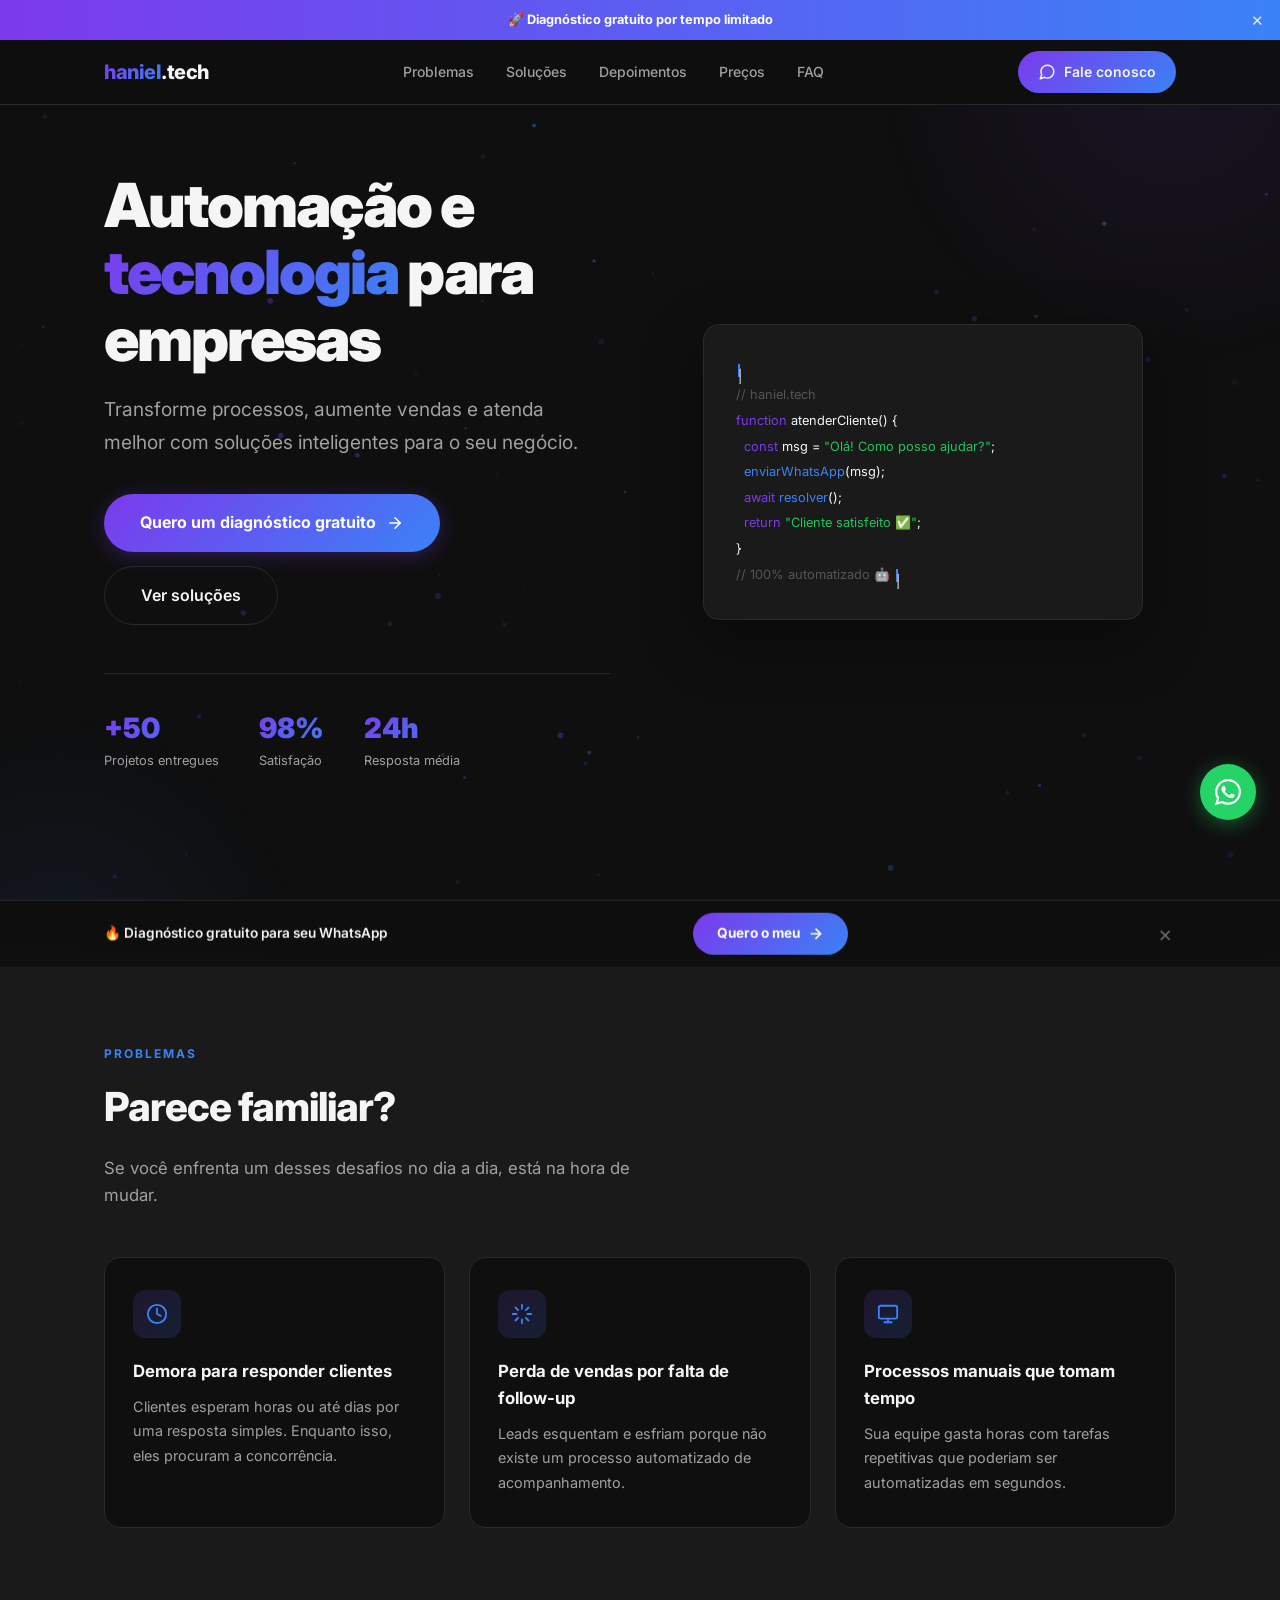
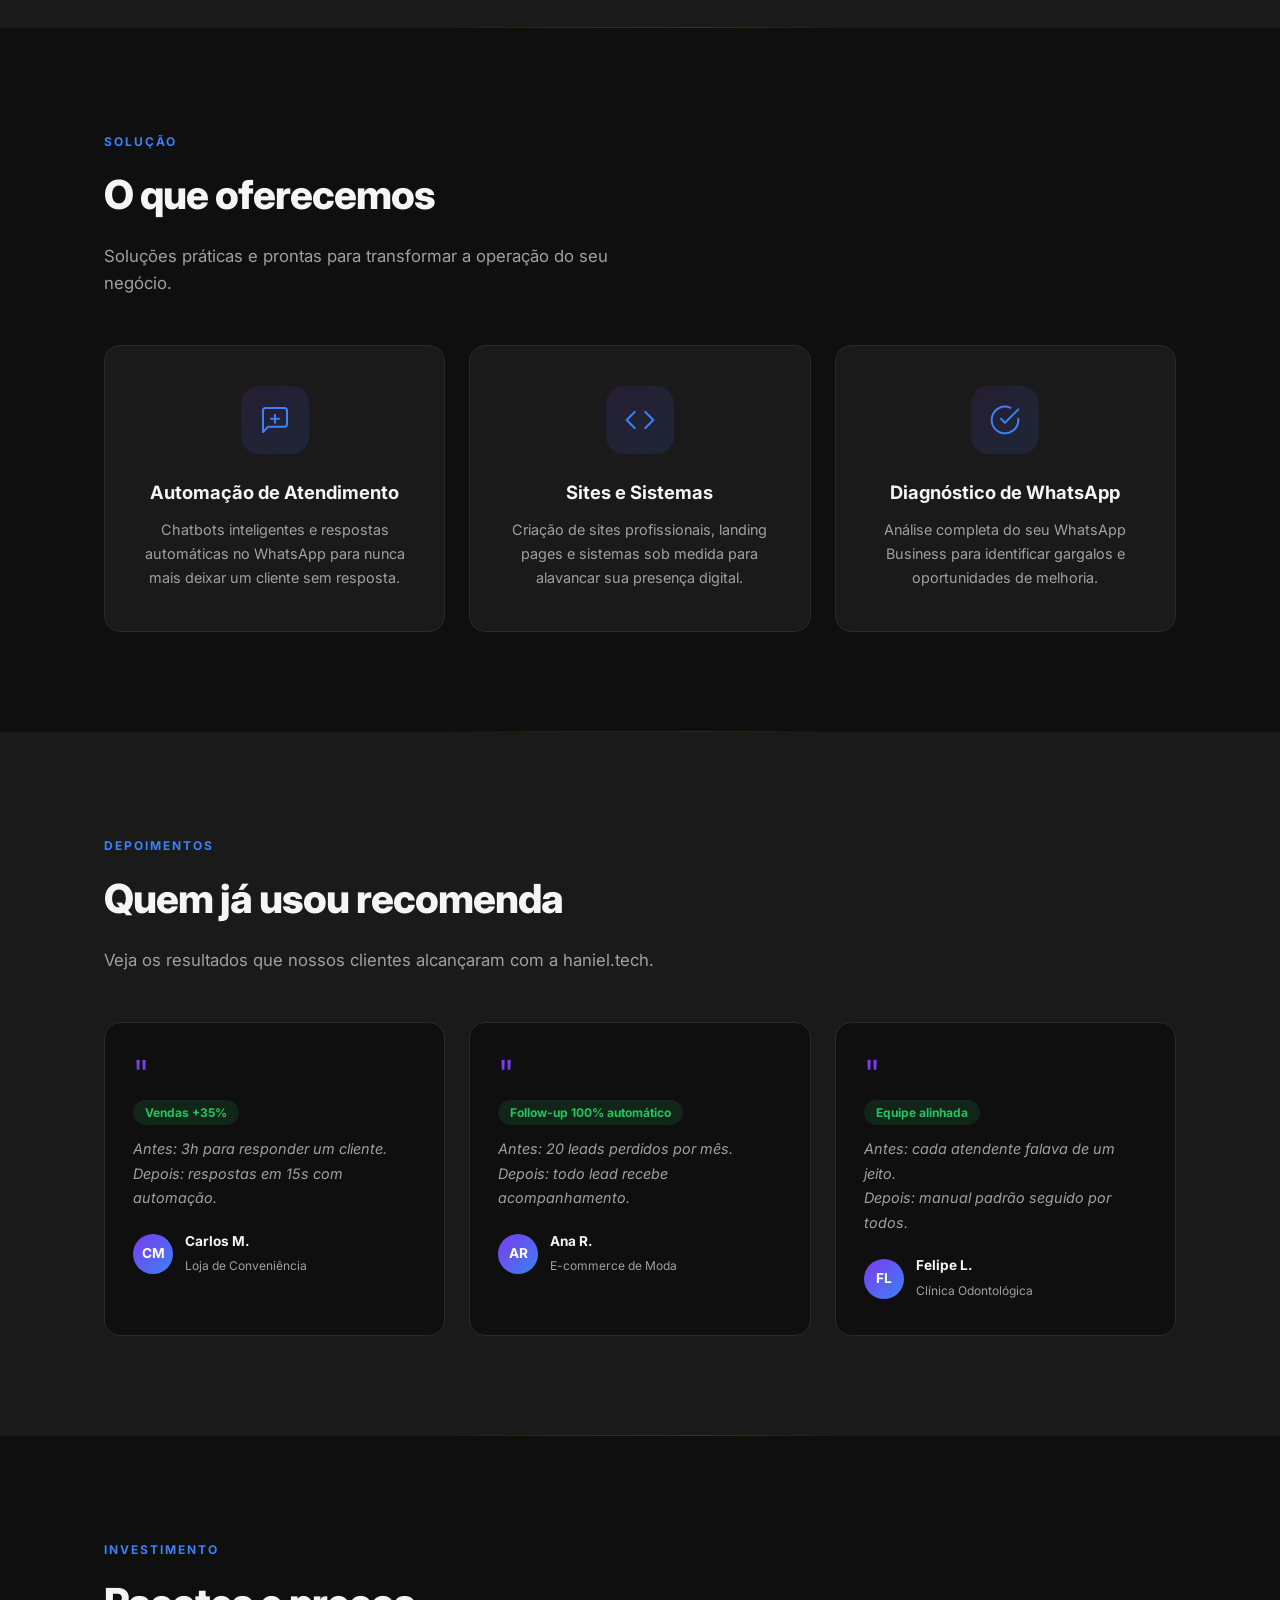
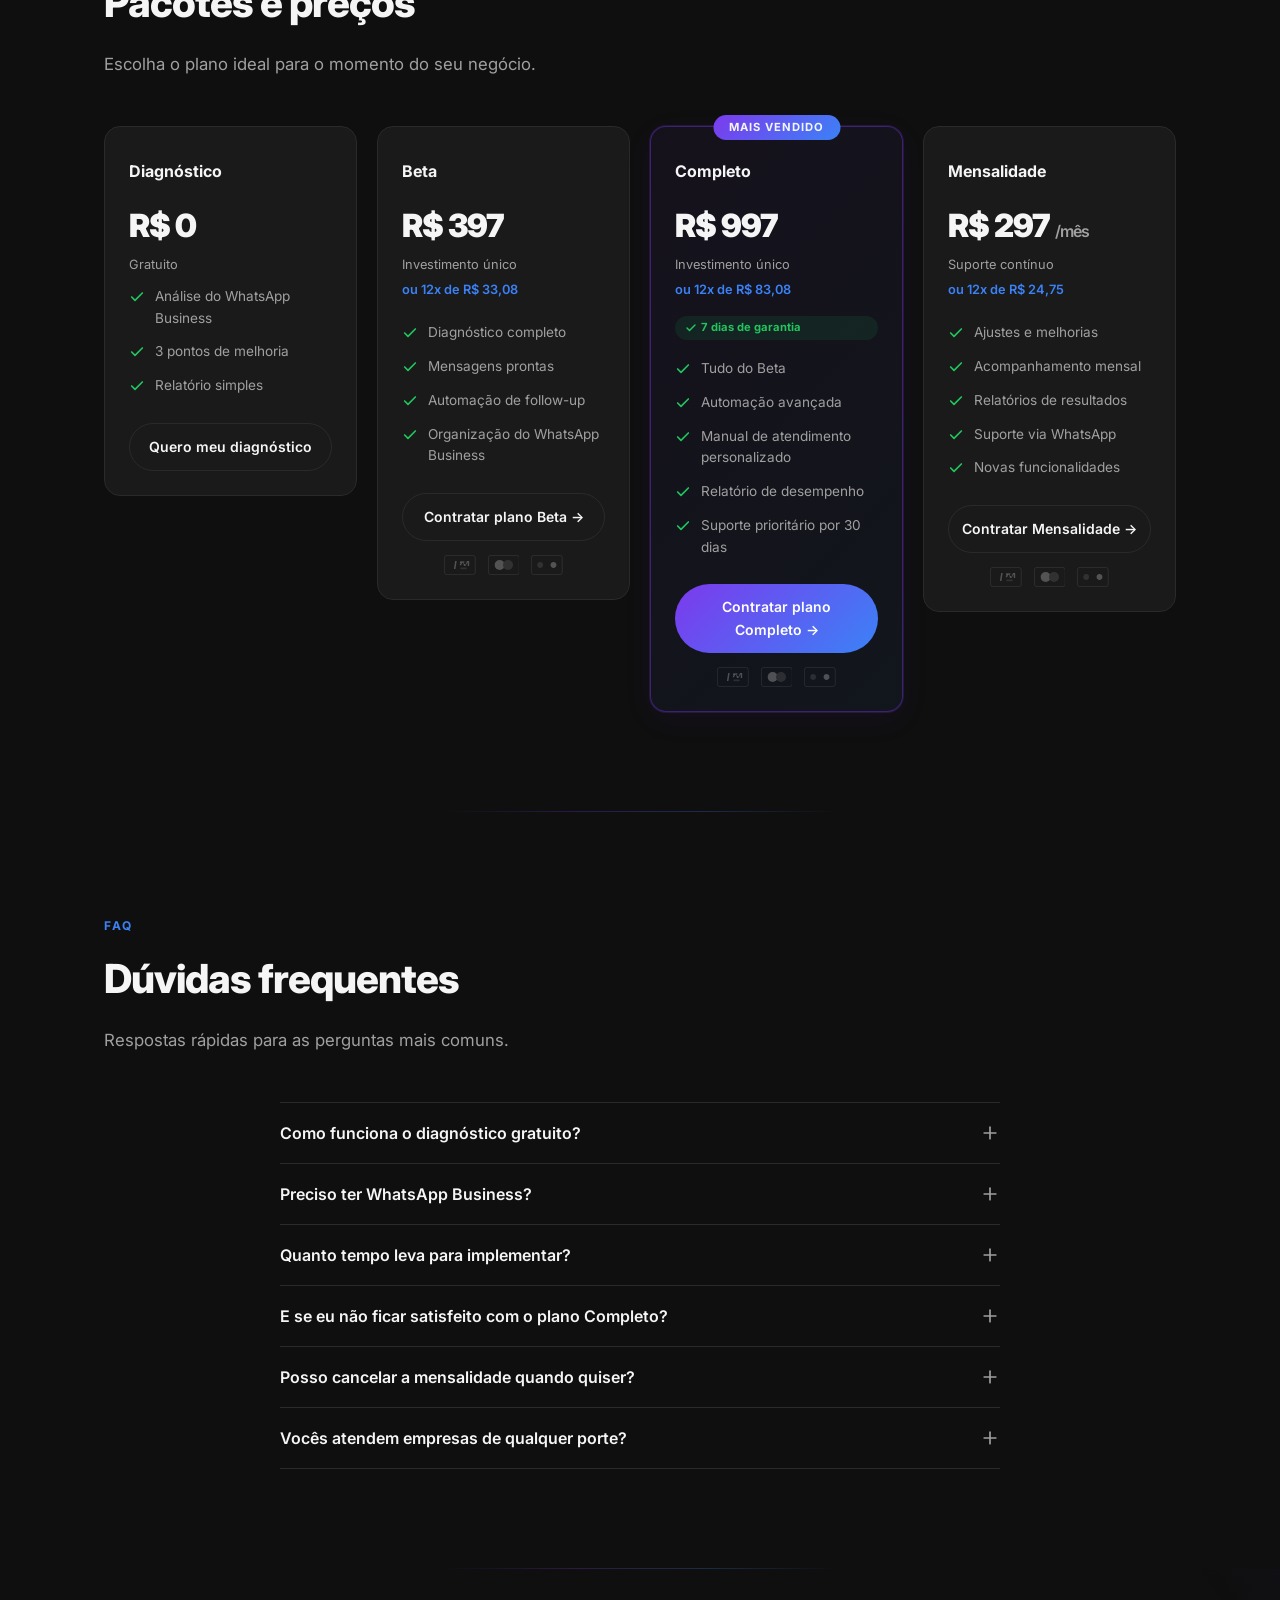
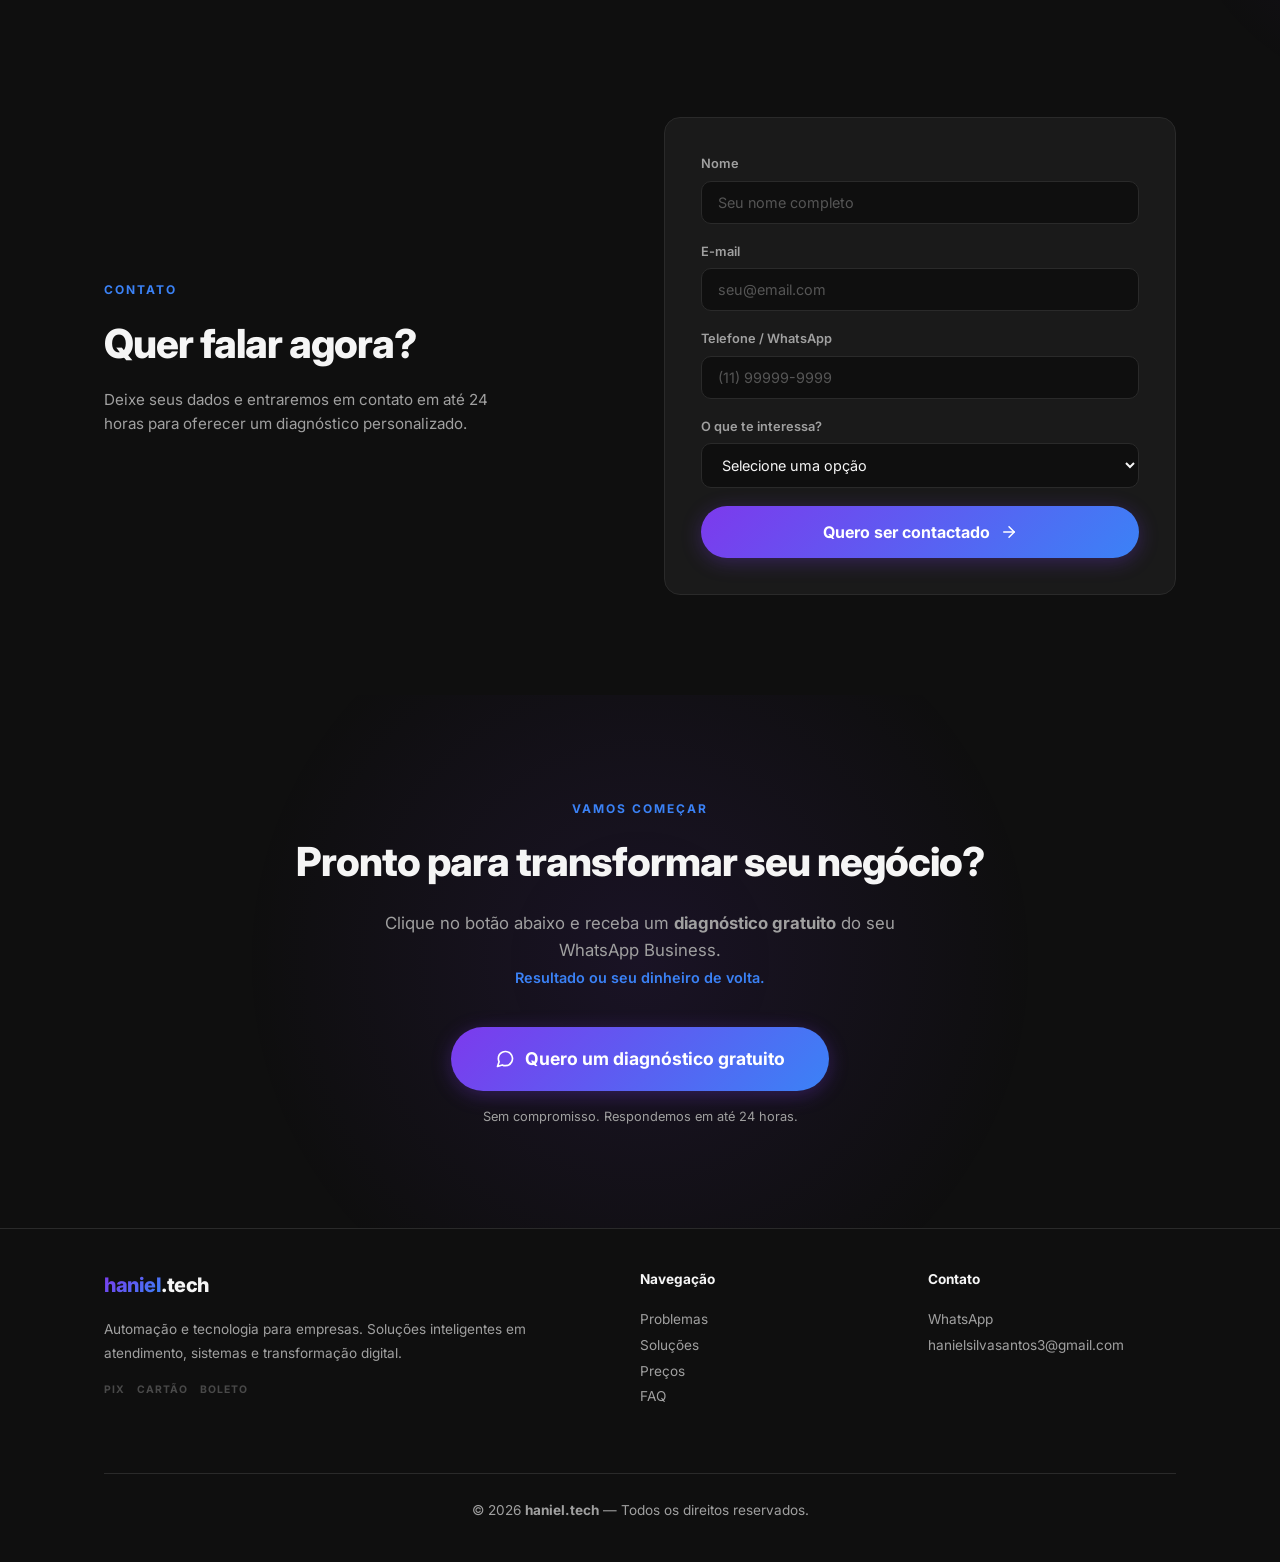
==== index.html @ e79d07ea "add Cakto checkout links to pricing buttons" ====
<!DOCTYPE html>
<html lang="pt-BR">
<head>
  <meta charset="UTF-8">
  <meta name="viewport" content="width=device-width, initial-scale=1.0">
  <title>haniel.tech — Automação e tecnologia para empresas</title>
  <meta name="description" content="Automação de processos, atendimento inteligente via WhatsApp e criação de sites e sistemas para sua empresa. Diagnóstico gratuito.">
  <meta property="og:title" content="haniel.tech — Automação e tecnologia para empresas">
  <meta property="og:description" content="Transforme processos, aumente vendas e atenda melhor com soluções inteligentes para o seu negócio.">
  <meta property="og:type" content="website">
  <meta property="og:url" content="https://haniel-tech.vercel.app">
  <meta name="twitter:card" content="summary_large_image">
  <meta name="twitter:title" content="haniel.tech — Automação e tecnologia para empresas">
  <meta name="twitter:description" content="Transforme processos, aumente vendas e atenda melhor com soluções inteligentes para o seu negócio.">
  <meta property="og:image" content="https://haniel-tech.vercel.app/og-image.svg">
  <meta property="og:image:width" content="1200">
  <meta property="og:image:height" content="630">
  <meta name="twitter:image" content="https://haniel-tech.vercel.app/og-image.svg">
  <link rel="canonical" href="https://haniel-tech.vercel.app">
  <link rel="icon" type="image/svg+xml" href="favicon.svg">
  <link rel="preconnect" href="https://fonts.googleapis.com">
  <link rel="preconnect" href="https://fonts.gstatic.com" crossorigin>
  <link href="https://fonts.googleapis.com/css2?family=Inter:wght@400;500;600;700;800;900&display=swap" rel="stylesheet">
  <link rel="stylesheet" href="css/style.css">
</head>
<body>
  <canvas id="particles-canvas" aria-hidden="true"></canvas>

  <div class="launch-bar" id="launchBar">
    🚀 Diagnóstico gratuito por tempo limitado
    <button class="launch-close" id="launchClose" aria-label="Fechar banner">&times;</button>
  </div>

  <header role="banner">
    <div class="container">
      <a href="#hero" class="logo" aria-label="Voltar ao topo"><span>haniel</span>.tech</a>
      <nav aria-label="Navegação principal">
        <ul class="nav-links" id="navLinks">
          <li><a href="#problema">Problemas</a></li>
          <li><a href="#solucao">Soluções</a></li>
          <li><a href="#depoimentos">Depoimentos</a></li>
          <li><a href="#precos">Preços</a></li>
          <li><a href="#faq">FAQ</a></li>
        </ul>
      </nav>
      <button class="hamburger" id="hamburger" aria-label="Abrir menu" aria-expanded="false">
        <span></span><span></span><span></span>
      </button>
      <a href="https://wa.me/5511999999999?text=Ol%C3%A1%2C%20quero%20saber%20mais%20sobre%20a%20haniel.tech" target="_blank" rel="noopener" class="nav-whatsapp" aria-label="Fale conosco pelo WhatsApp">
        <svg width="18" height="18" viewBox="0 0 24 24" fill="none" stroke="currentColor" stroke-width="2" stroke-linecap="round" stroke-linejoin="round" aria-hidden="true"><path d="M21 11.5a8.38 8.38 0 0 1-.9 3.8 8.5 8.5 0 0 1-7.6 4.7 8.38 8.38 0 0 1-3.8-.9L3 21l1.9-5.7a8.38 8.38 0 0 1-.9-3.8 8.5 8.5 0 0 1 4.7-7.6 8.38 8.38 0 0 1 3.8-.9h.5a8.48 8.48 0 0 1 8 8v.5z"/></svg>
        <span>Fale conosco</span>
      </a>
    </div>
  </header>

  <section id="hero">
    <div class="hero-orb-2" aria-hidden="true"></div>
    <div class="container">
      <div class="hero-grid">
        <div class="hero-content">
          <h1>
            Automação e<br>
            <span>tecnologia</span> para<br>
            empresas
          </h1>
          <p class="tagline">Transforme processos, aumente vendas e atenda melhor com soluções inteligentes para o seu negócio.</p>
          <div class="hero-buttons">
            <a href="https://wa.me/5511999999999?text=Ol%C3%A1%2C%20quero%20um%20diagn%C3%B3stico%20gratuito" target="_blank" rel="noopener" class="btn-primary" aria-label="Solicitar diagnóstico gratuito pelo WhatsApp">
              Quero um diagnóstico gratuito
              <svg width="18" height="18" viewBox="0 0 24 24" fill="none" stroke="currentColor" stroke-width="2" stroke-linecap="round" stroke-linejoin="round" aria-hidden="true"><line x1="5" y1="12" x2="19" y2="12"/><polyline points="12 5 19 12 12 19"/></svg>
            </a>
            <a href="#solucao" class="btn-secondary">Ver soluções</a>
          </div>
          <div class="hero-stats">
            <div class="hero-stat">
              <h4>+50</h4>
              <p>Projetos entregues</p>
            </div>
            <div class="hero-stat">
              <h4>98%</h4>
              <p>Satisfação</p>
            </div>
            <div class="hero-stat">
              <h4>24h</h4>
              <p>Resposta média</p>
            </div>
          </div>
        </div>
        <div class="hero-visual">
          <div class="hero-code-block" id="typingCode" aria-hidden="true">
            <div class="cursor-line"><span class="cursor">|</span></div>
          </div>
        </div>
      </div>
    </div>
  </section>

  <section id="problema" aria-labelledby="problema-title">
    <div class="container">
      <span class="section-tag">Problemas</span>
      <h2 id="problema-title" class="section-title">Parece familiar?</h2>
      <p class="section-desc">Se você enfrenta um desses desafios no dia a dia, está na hora de mudar.</p>
      <div class="problem-grid">
        <div class="problem-card reveal">
          <div class="problem-icon">
            <svg viewBox="0 0 24 24" aria-hidden="true"><circle cx="12" cy="12" r="10"/><polyline points="12 6 12 12 16 14"/></svg>
          </div>
          <h3>Demora para responder clientes</h3>
          <p>Clientes esperam horas ou até dias por uma resposta simples. Enquanto isso, eles procuram a concorrência.</p>
        </div>
        <div class="problem-card reveal">
          <div class="problem-icon">
            <svg viewBox="0 0 24 24" aria-hidden="true"><path d="M12 2v4"/><path d="M12 18v4"/><path d="M4.93 4.93l2.83 2.83"/><path d="M16.24 16.24l2.83 2.83"/><path d="M2 12h4"/><path d="M18 12h4"/><path d="M4.93 19.07l2.83-2.83"/><path d="M16.24 7.76l2.83-2.83"/></svg>
          </div>
          <h3>Perda de vendas por falta de follow-up</h3>
          <p>Leads esquentam e esfriam porque não existe um processo automatizado de acompanhamento.</p>
        </div>
        <div class="problem-card reveal">
          <div class="problem-icon">
            <svg viewBox="0 0 24 24" aria-hidden="true"><rect x="2" y="3" width="20" height="14" rx="2" ry="2"/><line x1="8" y1="21" x2="16" y2="21"/><line x1="12" y1="17" x2="12" y2="21"/></svg>
          </div>
          <h3>Processos manuais que tomam tempo</h3>
          <p>Sua equipe gasta horas com tarefas repetitivas que poderiam ser automatizadas em segundos.</p>
        </div>
      </div>
    </div>
  </section>

  <section id="solucao" aria-labelledby="solucao-title">
    <div class="container">
      <span class="section-tag">Solução</span>
      <h2 id="solucao-title" class="section-title">O que oferecemos</h2>
      <p class="section-desc">Soluções práticas e prontas para transformar a operação do seu negócio.</p>
      <div class="solution-grid">
        <div class="solution-card reveal">
          <div class="solution-icon">
            <svg viewBox="0 0 24 24" aria-hidden="true"><path d="M21 15a2 2 0 0 1-2 2H7l-4 4V5a2 2 0 0 1 2-2h14a2 2 0 0 1 2 2z"/><line x1="12" y1="8" x2="12" y2="14"/><line x1="9" y1="11" x2="15" y2="11"/></svg>
          </div>
          <h3>Automação de Atendimento</h3>
          <p>Chatbots inteligentes e respostas automáticas no WhatsApp para nunca mais deixar um cliente sem resposta.</p>
        </div>
        <div class="solution-card reveal">
          <div class="solution-icon">
            <svg viewBox="0 0 24 24" aria-hidden="true"><polyline points="16 18 22 12 16 6"/><polyline points="8 6 2 12 8 18"/></svg>
          </div>
          <h3>Sites e Sistemas</h3>
          <p>Criação de sites profissionais, landing pages e sistemas sob medida para alavancar sua presença digital.</p>
        </div>
        <div class="solution-card reveal">
          <div class="solution-icon">
            <svg viewBox="0 0 24 24" aria-hidden="true"><path d="M22 11.08V12a10 10 0 1 1-5.93-9.14"/><polyline points="22 4 12 14.01 9 11.01"/></svg>
          </div>
          <h3>Diagnóstico de WhatsApp</h3>
          <p>Análise completa do seu WhatsApp Business para identificar gargalos e oportunidades de melhoria.</p>
        </div>
      </div>
    </div>
  </section>

  <section id="depoimentos" aria-labelledby="depoimentos-title">
    <div class="container">
      <span class="section-tag">Depoimentos</span>
      <h2 id="depoimentos-title" class="section-title">Quem já usou recomenda</h2>
      <p class="section-desc">Veja os resultados que nossos clientes alcançaram com a haniel.tech.</p>
      <div class="testimonial-grid">
        <div class="testimonial-card reveal">
          <div class="quote" aria-hidden="true">"</div>
          <span class="testimonial-result">Vendas +35%</span>
          <blockquote>Antes: 3h para responder um cliente.<br>Depois: respostas em 15s com automação.</blockquote>
          <div class="testimonial-author">
            <div class="testimonial-avatar">CM</div>
            <div>
              <strong>Carlos M.</strong>
              <span>Loja de Conveniência</span>
            </div>
          </div>
        </div>
        <div class="testimonial-card reveal">
          <div class="quote" aria-hidden="true">"</div>
          <span class="testimonial-result">Follow-up 100% automático</span>
          <blockquote>Antes: 20 leads perdidos por mês.<br>Depois: todo lead recebe acompanhamento.</blockquote>
          <div class="testimonial-author">
            <div class="testimonial-avatar">AR</div>
            <div>
              <strong>Ana R.</strong>
              <span>E-commerce de Moda</span>
            </div>
          </div>
        </div>
        <div class="testimonial-card reveal">
          <div class="quote" aria-hidden="true">"</div>
          <span class="testimonial-result">Equipe alinhada</span>
          <blockquote>Antes: cada atendente falava de um jeito.<br>Depois: manual padrão seguido por todos.</blockquote>
          <div class="testimonial-author">
            <div class="testimonial-avatar">FL</div>
            <div>
              <strong>Felipe L.</strong>
              <span>Clínica Odontológica</span>
            </div>
          </div>
        </div>
      </div>
    </div>
  </section>

  <section id="precos" aria-labelledby="precos-title">
    <div class="container">
      <span class="section-tag">Investimento</span>
      <h2 id="precos-title" class="section-title">Pacotes e preços</h2>
      <p class="section-desc">Escolha o plano ideal para o momento do seu negócio.</p>
      <div class="pricing-grid">
        <div class="pricing-card reveal">
          <h3>Diagnóstico</h3>
          <div class="price">R$ 0</div>
          <div class="price-sub">Gratuito</div>
          <ul>
            <li><svg viewBox="0 0 24 24" aria-hidden="true"><polyline points="20 6 9 17 4 12"/></svg>Análise do WhatsApp Business</li>
            <li><svg viewBox="0 0 24 24" aria-hidden="true"><polyline points="20 6 9 17 4 12"/></svg>3 pontos de melhoria</li>
            <li><svg viewBox="0 0 24 24" aria-hidden="true"><polyline points="20 6 9 17 4 12"/></svg>Relatório simples</li>
          </ul>
          <a href="https://wa.me/5511999999999?text=Ol%C3%A1%2C%20quero%20um%20diagn%C3%B3stico%20gratuito" target="_blank" rel="noopener" class="btn-pricing">Quero meu diagnóstico</a>
        </div>

        <div class="pricing-card reveal">
          <h3>Beta</h3>
          <div class="price">R$ 397</div>
          <div class="price-sub">Investimento único</div>
          <div class="pricing-installments">ou 12x de R$ 33,08</div>
          <ul>
            <li><svg viewBox="0 0 24 24" aria-hidden="true"><polyline points="20 6 9 17 4 12"/></svg>Diagnóstico completo</li>
            <li><svg viewBox="0 0 24 24" aria-hidden="true"><polyline points="20 6 9 17 4 12"/></svg>Mensagens prontas</li>
            <li><svg viewBox="0 0 24 24" aria-hidden="true"><polyline points="20 6 9 17 4 12"/></svg>Automação de follow-up</li>
            <li><svg viewBox="0 0 24 24" aria-hidden="true"><polyline points="20 6 9 17 4 12"/></svg>Organização do WhatsApp Business</li>
          </ul>
          <a href="https://app.cakto.com.br/checkout-builder/916035" target="_blank" rel="noopener" class="btn-pricing">Contratar plano Beta →</a>
          <div class="payment-methods" aria-hidden="true">
            <svg viewBox="0 0 38 24" xmlns="http://www.w3.org/2000/svg"><rect x=".5" y=".5" width="37" height="23" rx="3" fill="none" stroke="#555"/><path d="M15.2 7.3l-1.5 9.4h-1.8l1.5-9.4h1.8zM21.2 11c0-1.2.8-1.8 1.4-1.8h1V7.4h-1c-.5 0-1 .2-1.3.6l-.1-.6h-1.6c-.2.8-.6 2.2-.6 2.2v.1h.1s.6 0 .6.2c0 .2-.2.8-.5 1.3l-.4 1h1.7l.7-1.4-.1-1.2zm2.4-1.6c.2-.4.5-.7.8-.9.3-.2.6-.3 1-.3v2.6h-.7c-.6 0-1.1-1.4-1.1-1.4zm5.2-2.1h-1.2l-1.8 4.9-.6-3c-.1-.5-.5-1-1.1-1h-.1l-1.7.2.1.3h.1c.3.1.5.4.6.8l.8 3.8h1.8l2.8-4.5v4.5h1.7V7.3h-1.4z" fill="#aaa"/><rect x="19.5" y="15" width="8" height="2" rx="1" fill="#555"/></svg>
            <svg viewBox="0 0 38 24" xmlns="http://www.w3.org/2000/svg"><rect x=".5" y=".5" width="37" height="23" rx="3" fill="none" stroke="#555"/><circle cx="14" cy="12" r="6" fill="#aaa"/><circle cx="24" cy="12" r="6" fill="#555"/></svg>
            <svg viewBox="0 0 38 24" xmlns="http://www.w3.org/2000/svg"><rect x=".5" y=".5" width="37" height="23" rx="3" fill="none" stroke="#555"/><path d="M27 8.5c-2 0-3.5 1.5-3.5 3.5s1.5 3.5 3.5 3.5 3.5-1.5 3.5-3.5S29 8.5 27 8.5z" fill="#aaa"/><path d="M11 8.5c-2 0-3.5 1.5-3.5 3.5S9 15.5 11 15.5s3.5-1.5 3.5-3.5S13 8.5 11 8.5z" fill="#555"/></svg>
          </div>
        </div>

        <div class="pricing-card featured reveal">
          <span class="pricing-badge">Mais vendido</span>
          <h3>Completo</h3>
          <div class="price">R$ 997</div>
          <div class="price-sub">Investimento único</div>
          <div class="pricing-installments">ou 12x de R$ 83,08</div>
          <span class="pricing-guarantee">
            <svg viewBox="0 0 24 24"><polyline points="20 6 9 17 4 12"/></svg>
            7 dias de garantia
          </span>
          <ul>
            <li><svg viewBox="0 0 24 24" aria-hidden="true"><polyline points="20 6 9 17 4 12"/></svg>Tudo do Beta</li>
            <li><svg viewBox="0 0 24 24" aria-hidden="true"><polyline points="20 6 9 17 4 12"/></svg>Automação avançada</li>
            <li><svg viewBox="0 0 24 24" aria-hidden="true"><polyline points="20 6 9 17 4 12"/></svg>Manual de atendimento personalizado</li>
            <li><svg viewBox="0 0 24 24" aria-hidden="true"><polyline points="20 6 9 17 4 12"/></svg>Relatório de desempenho</li>
            <li><svg viewBox="0 0 24 24" aria-hidden="true"><polyline points="20 6 9 17 4 12"/></svg>Suporte prioritário por 30 dias</li>
          </ul>
          <a href="https://app.cakto.com.br/checkout-builder/916038" target="_blank" rel="noopener" class="btn-pricing">Contratar plano Completo →</a>
          <div class="payment-methods" aria-hidden="true">
            <svg viewBox="0 0 38 24" xmlns="http://www.w3.org/2000/svg"><rect x=".5" y=".5" width="37" height="23" rx="3" fill="none" stroke="#555"/><path d="M15.2 7.3l-1.5 9.4h-1.8l1.5-9.4h1.8zM21.2 11c0-1.2.8-1.8 1.4-1.8h1V7.4h-1c-.5 0-1 .2-1.3.6l-.1-.6h-1.6c-.2.8-.6 2.2-.6 2.2v.1h.1s.6 0 .6.2c0 .2-.2.8-.5 1.3l-.4 1h1.7l.7-1.4-.1-1.2zm2.4-1.6c.2-.4.5-.7.8-.9.3-.2.6-.3 1-.3v2.6h-.7c-.6 0-1.1-1.4-1.1-1.4zm5.2-2.1h-1.2l-1.8 4.9-.6-3c-.1-.5-.5-1-1.1-1h-.1l-1.7.2.1.3h.1c.3.1.5.4.6.8l.8 3.8h1.8l2.8-4.5v4.5h1.7V7.3h-1.4z" fill="#aaa"/><rect x="19.5" y="15" width="8" height="2" rx="1" fill="#555"/></svg>
            <svg viewBox="0 0 38 24" xmlns="http://www.w3.org/2000/svg"><rect x=".5" y=".5" width="37" height="23" rx="3" fill="none" stroke="#555"/><circle cx="14" cy="12" r="6" fill="#aaa"/><circle cx="24" cy="12" r="6" fill="#555"/></svg>
            <svg viewBox="0 0 38 24" xmlns="http://www.w3.org/2000/svg"><rect x=".5" y=".5" width="37" height="23" rx="3" fill="none" stroke="#555"/><path d="M27 8.5c-2 0-3.5 1.5-3.5 3.5s1.5 3.5 3.5 3.5 3.5-1.5 3.5-3.5S29 8.5 27 8.5z" fill="#aaa"/><path d="M11 8.5c-2 0-3.5 1.5-3.5 3.5S9 15.5 11 15.5s3.5-1.5 3.5-3.5S13 8.5 11 8.5z" fill="#555"/></svg>
          </div>
        </div>

        <div class="pricing-card reveal">
          <h3>Mensalidade</h3>
          <div class="price">R$ 297 <small>/mês</small></div>
          <div class="price-sub">Suporte contínuo</div>
          <div class="pricing-installments">ou 12x de R$ 24,75</div>
          <ul>
            <li><svg viewBox="0 0 24 24" aria-hidden="true"><polyline points="20 6 9 17 4 12"/></svg>Ajustes e melhorias</li>
            <li><svg viewBox="0 0 24 24" aria-hidden="true"><polyline points="20 6 9 17 4 12"/></svg>Acompanhamento mensal</li>
            <li><svg viewBox="0 0 24 24" aria-hidden="true"><polyline points="20 6 9 17 4 12"/></svg>Relatórios de resultados</li>
            <li><svg viewBox="0 0 24 24" aria-hidden="true"><polyline points="20 6 9 17 4 12"/></svg>Suporte via WhatsApp</li>
            <li><svg viewBox="0 0 24 24" aria-hidden="true"><polyline points="20 6 9 17 4 12"/></svg>Novas funcionalidades</li>
          </ul>
          <a href="https://app.cakto.com.br/checkout-builder/916041" target="_blank" rel="noopener" class="btn-pricing">Contratar Mensalidade →</a>
          <div class="payment-methods" aria-hidden="true">
            <svg viewBox="0 0 38 24" xmlns="http://www.w3.org/2000/svg"><rect x=".5" y=".5" width="37" height="23" rx="3" fill="none" stroke="#555"/><path d="M15.2 7.3l-1.5 9.4h-1.8l1.5-9.4h1.8zM21.2 11c0-1.2.8-1.8 1.4-1.8h1V7.4h-1c-.5 0-1 .2-1.3.6l-.1-.6h-1.6c-.2.8-.6 2.2-.6 2.2v.1h.1s.6 0 .6.2c0 .2-.2.8-.5 1.3l-.4 1h1.7l.7-1.4-.1-1.2zm2.4-1.6c.2-.4.5-.7.8-.9.3-.2.6-.3 1-.3v2.6h-.7c-.6 0-1.1-1.4-1.1-1.4zm5.2-2.1h-1.2l-1.8 4.9-.6-3c-.1-.5-.5-1-1.1-1h-.1l-1.7.2.1.3h.1c.3.1.5.4.6.8l.8 3.8h1.8l2.8-4.5v4.5h1.7V7.3h-1.4z" fill="#aaa"/><rect x="19.5" y="15" width="8" height="2" rx="1" fill="#555"/></svg>
            <svg viewBox="0 0 38 24" xmlns="http://www.w3.org/2000/svg"><rect x=".5" y=".5" width="37" height="23" rx="3" fill="none" stroke="#555"/><circle cx="14" cy="12" r="6" fill="#aaa"/><circle cx="24" cy="12" r="6" fill="#555"/></svg>
            <svg viewBox="0 0 38 24" xmlns="http://www.w3.org/2000/svg"><rect x=".5" y=".5" width="37" height="23" rx="3" fill="none" stroke="#555"/><path d="M27 8.5c-2 0-3.5 1.5-3.5 3.5s1.5 3.5 3.5 3.5 3.5-1.5 3.5-3.5S29 8.5 27 8.5z" fill="#aaa"/><path d="M11 8.5c-2 0-3.5 1.5-3.5 3.5S9 15.5 11 15.5s3.5-1.5 3.5-3.5S13 8.5 11 8.5z" fill="#555"/></svg>
          </div>
        </div>
      </div>
    </div>
  </section>

  <section id="faq" aria-labelledby="faq-title">
    <div class="container">
      <span class="section-tag">FAQ</span>
      <h2 id="faq-title" class="section-title">Dúvidas frequentes</h2>
      <p class="section-desc" style="margin-bottom: 0;">Respostas rápidas para as perguntas mais comuns.</p>
      <div class="faq-list" role="list">
        <div class="faq-item" role="listitem">
          <button class="faq-question" aria-expanded="false">
            Como funciona o diagnóstico gratuito?
            <svg viewBox="0 0 24 24" aria-hidden="true"><line x1="12" y1="5" x2="12" y2="19"/><line x1="5" y1="12" x2="19" y2="12"/></svg>
          </button>
          <div class="faq-answer">
            <p>Analisamos seu WhatsApp Business e identificamos até 3 pontos de melhoria. Enviamos um relatório simples com sugestões práticas que você pode aplicar no mesmo dia.</p>
          </div>
        </div>
        <div class="faq-item" role="listitem">
          <button class="faq-question" aria-expanded="false">
            Preciso ter WhatsApp Business?
            <svg viewBox="0 0 24 24" aria-hidden="true"><line x1="12" y1="5" x2="12" y2="19"/><line x1="5" y1="12" x2="19" y2="12"/></svg>
          </button>
          <div class="faq-answer">
            <p>Sim, o WhatsApp Business é gratuito e essencial para empresas. Se você ainda não tem, nós ajudamos a configurar durante o diagnóstico.</p>
          </div>
        </div>
        <div class="faq-item" role="listitem">
          <button class="faq-question" aria-expanded="false">
            Quanto tempo leva para implementar?
            <svg viewBox="0 0 24 24" aria-hidden="true"><line x1="12" y1="5" x2="12" y2="19"/><line x1="5" y1="12" x2="19" y2="12"/></svg>
          </button>
          <div class="faq-answer">
            <p>O diagnóstico sai em até 48 horas. Planos pagos são implementados em até 7 dias úteis, dependendo da complexidade.</p>
          </div>
        </div>
        <div class="faq-item" role="listitem">
          <button class="faq-question" aria-expanded="false">
            E se eu não ficar satisfeito com o plano Completo?
            <svg viewBox="0 0 24 24" aria-hidden="true"><line x1="12" y1="5" x2="12" y2="19"/><line x1="5" y1="12" x2="19" y2="12"/></svg>
          </button>
          <div class="faq-answer">
            <p>Oferecemos 7 dias de garantia. Se não ficar satisfeito, devolvemos 100% do seu dinheiro. Sem burocracia.</p>
          </div>
        </div>
        <div class="faq-item" role="listitem">
          <button class="faq-question" aria-expanded="false">
            Posso cancelar a mensalidade quando quiser?
            <svg viewBox="0 0 24 24" aria-hidden="true"><line x1="12" y1="5" x2="12" y2="19"/><line x1="5" y1="12" x2="19" y2="12"/></svg>
          </button>
          <div class="faq-answer">
            <p>Sim, sem multa nem burocracia. Você pode cancelar a qualquer momento e mantém os materiais já entregues.</p>
          </div>
        </div>
        <div class="faq-item" role="listitem">
          <button class="faq-question" aria-expanded="false">
            Vocês atendem empresas de qualquer porte?
            <svg viewBox="0 0 24 24" aria-hidden="true"><line x1="12" y1="5" x2="12" y2="19"/><line x1="5" y1="12" x2="19" y2="12"/></svg>
          </button>
          <div class="faq-answer">
            <p>Atendemos desde MEIs até médias empresas. Cada solução é adaptada ao volume de atendimento e necessidades do seu negócio.</p>
          </div>
        </div>
      </div>
    </div>
  </section>

  <section id="contato" aria-labelledby="contato-title">
    <div class="container">
      <div class="form-wrapper">
        <div class="form-text">
          <span class="section-tag">Contato</span>
          <h2 id="contato-title" class="section-title">Quer falar agora?</h2>
          <p>Deixe seus dados e entraremos em contato em até 24 horas para oferecer um diagnóstico personalizado.</p>
        </div>
        <div class="form-card" id="form-card">
          <form id="leadForm" novalidate data-endpoint="https://api.web3forms.com/submit">
            <input type="hidden" name="access_key" value="cd731150-1b90-475b-87a2-34234690cb54">
            <input type="hidden" name="_subject" value="Novo lead - haniel.tech">
            <div class="form-group">
              <label for="formNome">Nome</label>
              <input type="text" id="formNome" name="nome" placeholder="Seu nome completo" required>
            </div>
            <div class="form-group">
              <label for="formEmail">E-mail</label>
              <input type="email" id="formEmail" name="email" placeholder="seu@email.com" required>
            </div>
            <div class="form-group">
              <label for="formTelefone">Telefone / WhatsApp</label>
              <input type="tel" id="formTelefone" name="telefone" placeholder="(11) 99999-9999" required>
            </div>
            <div class="form-group">
              <label for="formInteresse">O que te interessa?</label>
              <select id="formInteresse" name="interesse">
                <option value="">Selecione uma opção</option>
                <option value="diagnostico">Diagnóstico gratuito</option>
                <option value="beta">Plano Beta (R$ 397)</option>
                <option value="completo">Plano Completo (R$ 997)</option>
                <option value="mensalidade">Mensalidade (R$ 297/mês)</option>
                <option value="outro">Outro</option>
              </select>
            </div>
            <div class="form-group" id="formError" style="display:none;">
              <p style="color:#ef4444;font-size:0.85rem;">Ocorreu um erro ao enviar. Tente novamente ou fale conosco pelo WhatsApp.</p>
            </div>
            <button type="submit" class="btn-primary" id="formSubmit">
              Quero ser contactado
              <svg width="18" height="18" viewBox="0 0 24 24" fill="none" stroke="currentColor" stroke-width="2" stroke-linecap="round" stroke-linejoin="round" aria-hidden="true"><line x1="5" y1="12" x2="19" y2="12"/><polyline points="12 5 19 12 12 19"/></svg>
            </button>
          </form>
          <div class="form-success" id="formSuccess">
            <svg viewBox="0 0 24 24" aria-hidden="true"><path d="M22 11.08V12a10 10 0 1 1-5.93-9.14"/><polyline points="22 4 12 14.01 9 11.01"/></svg>
            <h3>Recebemos sua solicitação!</h3>
            <p>Entraremos em contato em até 24 horas pelo WhatsApp. Fique de olho!</p>
          </div>
        </div>
      </div>
    </div>
  </section>

  <section id="cta-final">
    <div class="container">
      <span class="section-tag">Vamos começar</span>
      <h2 class="section-title">Pronto para transformar seu negócio?</h2>
      <p class="section-desc">
        Clique no botão abaixo e receba um <strong>diagnóstico gratuito</strong> do seu WhatsApp Business.<br>
        <span class="cta-guarantee">Resultado ou seu dinheiro de volta.</span>
      </p>
      <a href="https://wa.me/5511999999999?text=Ol%C3%A1%2C%20quero%20um%20diagn%C3%B3stico%20gratuito" target="_blank" rel="noopener" class="btn-primary" aria-label="Solicitar diagnóstico gratuito pelo WhatsApp">
        <svg width="20" height="20" viewBox="0 0 24 24" fill="none" stroke="currentColor" stroke-width="2" stroke-linecap="round" stroke-linejoin="round" aria-hidden="true"><path d="M21 11.5a8.38 8.38 0 0 1-.9 3.8 8.5 8.5 0 0 1-7.6 4.7 8.38 8.38 0 0 1-3.8-.9L3 21l1.9-5.7a8.38 8.38 0 0 1-.9-3.8 8.5 8.5 0 0 1 4.7-7.6 8.38 8.38 0 0 1 3.8-.9h.5a8.48 8.48 0 0 1 8 8v.5z"/></svg>
        Quero um diagnóstico gratuito
      </a>
      <p class="small-note">Sem compromisso. Respondemos em até 24 horas.</p>
    </div>
  </section>

  <div class="sticky-cta" id="stickyCta">
    <div class="container">
      <span class="sticky-cta-text">🔥 Diagnóstico gratuito para seu WhatsApp</span>
      <a href="https://wa.me/5511999999999?text=Ol%C3%A1%2C%20quero%20um%20diagn%C3%B3stico%20gratuito" target="_blank" rel="noopener" class="sticky-cta-btn">
        Quero o meu
        <svg width="16" height="16" viewBox="0 0 24 24" fill="none" stroke="currentColor" stroke-width="2.5" stroke-linecap="round" stroke-linejoin="round"><line x1="5" y1="12" x2="19" y2="12"/><polyline points="12 5 19 12 12 19"/></svg>
      </a>
      <button class="sticky-cta-close" id="stickyCtaClose" aria-label="Fechar">&times;</button>
    </div>
  </div>

  <a href="https://wa.me/5511999999999?text=Ol%C3%A1%2C%20quero%20um%20diagn%C3%B3stico%20gratuito" target="_blank" rel="noopener" class="whatsapp-float" aria-label="Fale conosco pelo WhatsApp">
    <svg viewBox="0 0 24 24" xmlns="http://www.w3.org/2000/svg"><path d="M17.472 14.382c-.297-.149-1.758-.867-2.03-.967-.273-.099-.471-.148-.67.15-.197.297-.767.966-.94 1.164-.173.199-.347.223-.644.075-.297-.15-1.255-.463-2.39-1.475-.883-.788-1.48-1.761-1.653-2.059-.173-.297-.018-.458.13-.606.134-.133.298-.347.446-.52.149-.174.198-.298.298-.497.099-.198.05-.371-.025-.52-.075-.149-.669-1.612-.916-2.207-.242-.579-.487-.5-.669-.51-.173-.008-.371-.01-.57-.01-.198 0-.52.074-.792.372-.272.297-1.04 1.016-1.04 2.479 0 1.462 1.065 2.875 1.213 3.074.149.198 2.096 3.2 5.077 4.487.709.306 1.262.489 1.694.625.712.227 1.36.195 1.871.118.571-.085 1.758-.719 2.006-1.413.248-.694.248-1.289.173-1.413-.074-.124-.272-.198-.57-.347m-5.421 7.403h-.004a9.87 9.87 0 01-5.031-1.378l-.361-.214-3.741.982.998-3.648-.235-.374a9.86 9.86 0 01-1.51-5.26c.001-5.45 4.436-9.884 9.888-9.884 2.64 0 5.122 1.03 6.988 2.898a9.825 9.825 0 012.893 6.994c-.003 5.45-4.437 9.884-9.885 9.884m8.413-18.297A11.815 11.815 0 0012.05 0C5.495 0 .16 5.335.157 11.892c0 2.096.547 4.142 1.588 5.945L.057 24l6.305-1.654a11.882 11.882 0 005.683 1.448h.005c6.554 0 11.89-5.335 11.893-11.893a11.821 11.821 0 00-3.48-8.413z"/></svg>
  </a>

  <footer role="contentinfo">
    <div class="container">
      <div>
        <h4><span class="logo"><span>haniel</span>.tech</span></h4>
        <p>Automação e tecnologia para empresas. Soluções inteligentes em atendimento, sistemas e transformação digital.</p>
        <div class="payment-methods footer-payment" aria-hidden="true">
          <span class="pm-label">PIX</span>
          <span class="pm-label">Cartão</span>
          <span class="pm-label">Boleto</span>
        </div>
      </div>
      <div>
        <h4>Navegação</h4>
        <ul class="footer-links">
          <li><a href="#problema">Problemas</a></li>
          <li><a href="#solucao">Soluções</a></li>
          <li><a href="#precos">Preços</a></li>
          <li><a href="#faq">FAQ</a></li>
        </ul>
      </div>
      <div>
        <h4>Contato</h4>
        <ul class="footer-links">
          <li><a href="https://wa.me/5511999999999" target="_blank" rel="noopener">WhatsApp</a></li>
          <li><a href="mailto:hanielsilvasantos3@gmail.com">hanielsilvasantos3@gmail.com</a></li>
        </ul>
      </div>
      <div class="footer-bottom">
        <p>&copy; 2026 <strong>haniel.tech</strong> — Todos os direitos reservados.</p>
      </div>
    </div>
  </footer>

  <script type="application/ld+json">
  {
    "@context": "https://schema.org",
    "@type": "LocalBusiness",
    "name": "haniel.tech",
    "description": "Automação de processos, atendimento inteligente via WhatsApp e criação de sites e sistemas para empresas.",
    "url": "https://haniel-tech.vercel.app",
    "email": "oi@haniel.tech",
    "telephone": "+55-11-99999-9999",
    "priceRange": "R$ 0 - R$ 997",
    "address": {
      "@type": "PostalAddress",
      "addressLocality": "São Paulo",
      "addressCountry": "BR"
    },
    "aggregateRating": {
      "@type": "AggregateRating",
      "ratingValue": "4.9",
      "bestRating": "5",
      "ratingCount": "50"
    },
    "hasOfferCatalog": {
      "@type": "OfferCatalog",
      "name": "Planos haniel.tech",
      "itemListElement": [
        { "@type": "Offer", "name": "Diagnóstico", "price": "0", "priceCurrency": "BRL" },
        { "@type": "Offer", "name": "Plano Beta", "price": "397", "priceCurrency": "BRL" },
        { "@type": "Offer", "name": "Plano Completo", "price": "997", "priceCurrency": "BRL" },
        { "@type": "Offer", "name": "Mensalidade", "price": "297", "priceCurrency": "BRL" }
      ]
    }
  }
  </script>
  <script type="application/ld+json">
  {
    "@context": "https://schema.org",
    "@type": "FAQPage",
    "mainEntity": [{
      "@type": "Question",
      "name": "Como funciona o diagnóstico gratuito?",
      "acceptedAnswer": { "@type": "Answer", "text": "Analisamos seu WhatsApp Business e identificamos até 3 pontos de melhoria. Enviamos um relatório simples com sugestões práticas que você pode aplicar no mesmo dia." }
    },{
      "@type": "Question",
      "name": "Preciso ter WhatsApp Business?",
      "acceptedAnswer": { "@type": "Answer", "text": "Sim, o WhatsApp Business é gratuito e essencial para empresas. Se você ainda não tem, nós ajudamos a configurar durante o diagnóstico." }
    },{
      "@type": "Question",
      "name": "Quanto tempo leva para implementar?",
      "acceptedAnswer": { "@type": "Answer", "text": "O diagnóstico sai em até 48 horas. Planos pagos são implementados em até 7 dias úteis, dependendo da complexidade." }
    },{
      "@type": "Question",
      "name": "E se eu não ficar satisfeito com o plano Completo?",
      "acceptedAnswer": { "@type": "Answer", "text": "Oferecemos 7 dias de garantia. Se não ficar satisfeito, devolvemos 100% do seu dinheiro. Sem burocracia." }
    },{
      "@type": "Question",
      "name": "Posso cancelar a mensalidade quando quiser?",
      "acceptedAnswer": { "@type": "Answer", "text": "Sim, sem multa nem burocracia. Você pode cancelar a qualquer momento e mantém os materiais já entregues." }
    },{
      "@type": "Question",
      "name": "Vocês atendem empresas de qualquer porte?",
      "acceptedAnswer": { "@type": "Answer", "text": "Atendemos desde MEIs até médias empresas. Cada solução é adaptada ao volume de atendimento e necessidades do seu negócio." }
    }]
  }
  </script>
  <script src="js/script.js"></script>
</body>
</html>
---- css/style.css ----
*, *::before, *::after {
  margin: 0;
  padding: 0;
  box-sizing: border-box;
}

:root {
  --bg: #0f0f0f;
  --surface: #1a1a1a;
  --surface-hover: #222;
  --border: #2a2a2a;
  --text: #f5f5f5;
  --text-muted: #a0a0a0;
  --gradient-1: #7C3AED;
  --gradient-2: #3B82F6;
  --radius: 16px;
  --radius-sm: 10px;
  --transition: 0.3s cubic-bezier(0.4, 0, 0.2, 1);
}

html {
  scroll-behavior: smooth;
  font-size: 16px;
}

body {
  font-family: 'Inter', -apple-system, BlinkMacSystemFont, sans-serif;
  background: var(--bg);
  color: var(--text);
  line-height: 1.6;
  -webkit-font-smoothing: antialiased;
  overflow-x: hidden;
  padding-top: 40px;
}

a { color: inherit; text-decoration: none; }
img { max-width: 100%; display: block; }

:focus-visible {
  outline: 2px solid var(--gradient-2);
  outline-offset: 3px;
}

.container {
  max-width: 1120px;
  margin: 0 auto;
  padding: 0 24px;
}

::selection {
  background: rgba(124, 58, 237, 0.4);
  color: #fff;
}

/* ===== SCROLLBAR ===== */
::-webkit-scrollbar { width: 6px; }
::-webkit-scrollbar-track { background: var(--bg); }
::-webkit-scrollbar-thumb { background: #2a2a2a; border-radius: 3px; }
::-webkit-scrollbar-thumb:hover { background: #444; }
html { scrollbar-color: #2a2a2a var(--bg); scrollbar-width: thin; }

/* Canvas de partículas */
#particles-canvas {
  position: fixed;
  top: 0;
  left: 0;
  width: 100%;
  height: 100%;
  z-index: 0;
  pointer-events: none;
}

/* ===== LAUNCH BAR ===== */
.launch-bar {
  position: fixed;
  top: 0;
  left: 0;
  right: 0;
  z-index: 101;
  height: 40px;
  display: flex;
  align-items: center;
  justify-content: center;
  gap: 8px;
  background: linear-gradient(90deg, var(--gradient-1), var(--gradient-2));
  font-size: 0.8rem;
  font-weight: 700;
  color: #fff;
  transition: transform 0.4s ease;
}

.launch-bar.hidden {
  transform: translateY(-100%);
}

.launch-close {
  position: absolute;
  right: 16px;
  top: 50%;
  transform: translateY(-50%);
  background: none;
  border: none;
  color: #fff;
  font-size: 1.2rem;
  cursor: pointer;
  opacity: 0.8;
  transition: opacity 0.2s;
  font-family: inherit;
  line-height: 1;
}

.launch-close:hover { opacity: 1; }

/* ===== HEADER ===== */
header {
  position: fixed;
  top: 40px;
  left: 0;
  right: 0;
  z-index: 100;
  background: rgba(15, 15, 15, 0.85);
  backdrop-filter: blur(14px);
  -webkit-backdrop-filter: blur(14px);
  border-bottom: 1px solid var(--border);
  transition: top 0.4s ease, border-color var(--transition);
}

header .container {
  display: flex;
  align-items: center;
  justify-content: space-between;
  height: 64px;
}

.logo {
  font-size: 1.25rem;
  font-weight: 800;
  letter-spacing: -0.5px;
}

.logo span {
  color: #7C3AED;
  background: linear-gradient(135deg, var(--gradient-1), var(--gradient-2));
  -webkit-background-clip: text;
  -webkit-text-fill-color: transparent;
  background-clip: text;
}

.nav-links {
  display: flex;
  align-items: center;
  gap: 32px;
  list-style: none;
}

.nav-links a {
  font-size: 0.875rem;
  font-weight: 500;
  color: var(--text-muted);
  transition: color var(--transition);
}

.nav-links a:hover { color: var(--text); }

.nav-whatsapp {
  display: inline-flex;
  align-items: center;
  gap: 8px;
  padding: 10px 20px;
  border-radius: 100px;
  background: linear-gradient(135deg, var(--gradient-1), var(--gradient-2));
  font-size: 0.875rem;
  font-weight: 600;
  transition: opacity 0.2s, transform 0.2s;
  white-space: nowrap;
}

.nav-whatsapp:hover { opacity: 0.9; transform: scale(1.02); }

/* ===== FLOATING WHATSAPP ===== */
.whatsapp-float {
  position: fixed;
  bottom: 80px;
  right: 24px;
  z-index: 99;
  width: 56px;
  height: 56px;
  border-radius: 50%;
  background: #25D366;
  display: flex;
  align-items: center;
  justify-content: center;
  box-shadow: 0 4px 20px rgba(37, 211, 102, 0.4);
  transition: transform 0.2s, box-shadow 0.2s;
  animation: pulse-whatsapp 2.5s infinite;
}

.whatsapp-float:hover {
  transform: scale(1.1);
  box-shadow: 0 6px 28px rgba(37, 211, 102, 0.55);
}

.whatsapp-float svg {
  width: 26px;
  height: 26px;
  fill: #fff;
}

@keyframes pulse-whatsapp {
  0%, 100% { box-shadow: 0 4px 20px rgba(37, 211, 102, 0.4); }
  50% { box-shadow: 0 4px 30px rgba(37, 211, 102, 0.65); }
}

/* ===== SECTION DIVIDER ===== */
section:not(#hero):not(#contato):not(#cta-final)::after {
  content: '';
  position: absolute;
  bottom: 0;
  left: 50%;
  transform: translateX(-50%);
  width: 70%;
  max-width: 400px;
  height: 1px;
  background: linear-gradient(90deg, transparent, rgba(124, 58, 237, 0.25), rgba(59, 130, 246, 0.25), transparent);
  pointer-events: none;
}

/* ===== SECTIONS ===== */
section {
  padding: 100px 0;
  position: relative;
  z-index: 1;
}

.section-tag {
  display: inline-block;
  font-size: 0.75rem;
  font-weight: 700;
  text-transform: uppercase;
  letter-spacing: 2px;
  color: var(--gradient-2);
  margin-bottom: 12px;
}

.section-title {
  font-size: clamp(1.75rem, 4vw, 2.5rem);
  font-weight: 800;
  letter-spacing: -1px;
  margin-bottom: 16px;
}

.section-desc {
  color: var(--text-muted);
  font-size: 1.05rem;
  max-width: 560px;
}

/* ===== HERO ===== */
#hero {
  min-height: 100vh;
  display: flex;
  align-items: center;
  position: relative;
  overflow: hidden;
  padding-top: 64px;
  z-index: 1;
}

/* Grid sutil tech */
#hero::before {
  content: '';
  position: absolute;
  inset: 0;
  background-image:
    linear-gradient(45deg, rgba(124, 58, 237, 0.02) 1px, transparent 1px),
    linear-gradient(-45deg, rgba(59, 130, 246, 0.02) 1px, transparent 1px);
  background-size: 60px 60px;
  animation: gridPan 30s linear infinite;
  pointer-events: none;
  z-index: 0;
}

/* Orbes pulsantes */
#hero::after {
  content: '';
  position: absolute;
  top: -30%;
  right: -15%;
  width: 600px;
  height: 600px;
  background: radial-gradient(circle, rgba(124, 58, 237, 0.1), transparent 70%);
  pointer-events: none;
  z-index: 0;
  animation: orbFloat 8s ease-in-out infinite;
}

.hero-orb-2 {
  position: absolute;
  bottom: -30%;
  left: -15%;
  width: 500px;
  height: 500px;
  background: radial-gradient(circle, rgba(59, 130, 246, 0.08), transparent 70%);
  pointer-events: none;
  z-index: 0;
  animation: orbFloat 10s ease-in-out infinite reverse;
}

@keyframes orbFloat {
  0%, 100% { transform: translate(0, 0) scale(1); }
  25% { transform: translate(40px, -30px) scale(1.08); }
  50% { transform: translate(-20px, 20px) scale(0.95); }
  75% { transform: translate(30px, 30px) scale(1.05); }
}

@keyframes gridPan {
  0% { background-position: 0 0; }
  100% { background-position: 60px 60px; }
}

.hero-grid {
  display: grid;
  grid-template-columns: 1fr 1fr;
  gap: 60px;
  align-items: center;
  position: relative;
  z-index: 1;
}

.hero-content h1 {
  font-size: clamp(2.2rem, 5vw, 3.8rem);
  font-weight: 900;
  letter-spacing: -2px;
  line-height: 1.1;
  margin-bottom: 20px;
}

.hero-content h1 span {
  color: #7C3AED;
  background: linear-gradient(135deg, var(--gradient-1), var(--gradient-2));
  -webkit-background-clip: text;
  -webkit-text-fill-color: transparent;
  background-clip: text;
}

.hero-content .tagline {
  font-size: clamp(1rem, 1.5vw, 1.2rem);
  color: var(--text-muted);
  max-width: 480px;
  margin-bottom: 36px;
  line-height: 1.7;
}

.hero-stats {
  display: flex;
  gap: 40px;
  margin-top: 48px;
  padding-top: 32px;
  border-top: 1px solid var(--border);
}

.hero-stat h4 {
  font-size: 1.75rem;
  font-weight: 900;
  color: #3B82F6;
  background: linear-gradient(135deg, var(--gradient-1), var(--gradient-2));
  -webkit-background-clip: text;
  -webkit-text-fill-color: transparent;
  background-clip: text;
}

.hero-stat p {
  font-size: 0.8rem;
  color: var(--text-muted);
}

.hero-visual {
  display: flex;
  justify-content: center;
  align-items: center;
}

.hero-code-block {
  background: var(--surface);
  border: 1px solid var(--border);
  border-radius: var(--radius);
  padding: 32px;
  width: 100%;
  max-width: 440px;
  font-family: 'Inter', monospace;
  font-size: 0.8rem;
  line-height: 2;
  box-shadow: 0 20px 60px rgba(0,0,0,0.4);
  min-height: 220px;
}

.hero-code-block .keyword { color: var(--gradient-1); }
.hero-code-block .string { color: #22c55e; }
.hero-code-block .comment { color: #555; }
.hero-code-block .function { color: var(--gradient-2); }

.cursor-line {
  display: inline;
}

.cursor {
  display: inline-block;
  width: 2px;
  height: 1em;
  background: var(--gradient-2);
  margin-left: 2px;
  vertical-align: text-bottom;
  animation: blink 0.8s step-end infinite;
}

@keyframes blink {
  0%, 100% { opacity: 1; }
  50% { opacity: 0; }
}

.btn-primary {
  display: inline-flex;
  align-items: center;
  gap: 10px;
  padding: 16px 36px;
  border-radius: 100px;
  background: linear-gradient(135deg, var(--gradient-1), var(--gradient-2));
  border: none;
  color: #fff;
  font-size: 1rem;
  font-weight: 700;
  font-family: inherit;
  cursor: pointer;
  transition: transform 0.2s, box-shadow 0.2s;
  box-shadow: 0 4px 20px rgba(124, 58, 237, 0.3);
}

.btn-primary:hover {
  transform: translateY(-2px);
  box-shadow: 0 8px 30px rgba(124, 58, 237, 0.45);
}

.btn-primary:active {
  transform: translateY(0);
}

.btn-secondary {
  display: inline-flex;
  align-items: center;
  gap: 10px;
  padding: 16px 36px;
  border-radius: 100px;
  border: 1px solid var(--border);
  font-size: 1rem;
  font-weight: 600;
  font-family: inherit;
  background: transparent;
  color: var(--text);
  cursor: pointer;
  transition: border-color var(--transition), background var(--transition);
}

.btn-secondary:hover {
  border-color: var(--gradient-1);
  background: rgba(124, 58, 237, 0.06);
}

.hero-buttons {
  display: flex;
  gap: 14px;
  flex-wrap: wrap;
}

/* ===== PROBLEM ===== */
#problema { background: var(--surface); }

.problem-grid {
  display: grid;
  grid-template-columns: repeat(3, 1fr);
  gap: 24px;
  margin-top: 48px;
}

.problem-card {
  background: var(--bg);
  border: 1px solid var(--border);
  border-radius: var(--radius);
  padding: 32px 28px;
  transition: transform var(--transition), border-color var(--transition);
  position: relative;
  overflow: hidden;
}

.problem-card::before {
  content: '';
  position: absolute;
  top: 0;
  left: 0;
  right: 0;
  height: 3px;
  background: linear-gradient(90deg, var(--gradient-1), var(--gradient-2));
  opacity: 0;
  transition: opacity var(--transition);
}

.problem-card:hover::before { opacity: 1; }
.problem-card:hover { transform: translateY(-6px); border-color: var(--surface-hover); box-shadow: 0 8px 32px rgba(124, 58, 237, 0.12); }

.problem-icon {
  width: 48px;
  height: 48px;
  border-radius: 12px;
  background: linear-gradient(135deg, rgba(124, 58, 237, 0.15), rgba(59, 130, 246, 0.15));
  display: flex;
  align-items: center;
  justify-content: center;
  margin-bottom: 20px;
}

.problem-icon svg {
  width: 22px;
  height: 22px;
  stroke: var(--gradient-2);
  fill: none;
  stroke-width: 2;
  stroke-linecap: round;
  stroke-linejoin: round;
}

.problem-card h3 { font-size: 1.05rem; font-weight: 700; margin-bottom: 10px; }
.problem-card p { color: var(--text-muted); font-size: 0.9rem; line-height: 1.7; }

/* ===== SOLUTION ===== */
.solution-grid {
  display: grid;
  grid-template-columns: repeat(3, 1fr);
  gap: 24px;
  margin-top: 48px;
}

.solution-card {
  background: var(--surface);
  border: 1px solid var(--border);
  border-radius: var(--radius);
  padding: 40px 28px;
  text-align: center;
  transition: transform var(--transition), border-color var(--transition), box-shadow var(--transition);
}

.solution-card:hover {
  transform: translateY(-6px);
  border-color: var(--gradient-1);
  box-shadow: 0 12px 48px rgba(124, 58, 237, 0.15);
}

.solution-icon {
  width: 68px;
  height: 68px;
  border-radius: 18px;
  background: linear-gradient(135deg, rgba(124, 58, 237, 0.12), rgba(59, 130, 246, 0.12));
  display: flex;
  align-items: center;
  justify-content: center;
  margin: 0 auto 24px;
  transition: transform var(--transition);
}

.solution-card:hover .solution-icon { transform: scale(1.05); }

.solution-icon svg {
  width: 32px;
  height: 32px;
  stroke: var(--gradient-2);
  fill: none;
  stroke-width: 1.5;
  stroke-linecap: round;
  stroke-linejoin: round;
}

.solution-card h3 { font-size: 1.15rem; font-weight: 700; margin-bottom: 10px; }
.solution-card p { color: var(--text-muted); font-size: 0.9rem; line-height: 1.7; }

/* ===== TESTIMONIALS ===== */
#depoimentos { background: var(--surface); }

.testimonial-grid {
  display: grid;
  grid-template-columns: repeat(3, 1fr);
  gap: 24px;
  margin-top: 48px;
}

.testimonial-card {
  background: var(--bg);
  border: 1px solid var(--border);
  border-radius: var(--radius);
  padding: 32px 28px;
  position: relative;
  transition: transform var(--transition), border-color var(--transition), box-shadow var(--transition);
}

.testimonial-card:hover {
  transform: translateY(-4px);
  border-color: var(--surface-hover);
  box-shadow: 0 8px 32px rgba(124, 58, 237, 0.1);
}

.testimonial-card .quote {
  font-size: 2.5rem;
  line-height: 1;
  color: #7C3AED;
  background: linear-gradient(135deg, var(--gradient-1), var(--gradient-2));
  -webkit-background-clip: text;
  -webkit-text-fill-color: transparent;
  background-clip: text;
  margin-bottom: 4px;
}

.testimonial-result {
  display: inline-block;
  padding: 3px 12px;
  border-radius: 100px;
  background: rgba(34, 197, 94, 0.12);
  color: #22c55e;
  font-size: 0.75rem;
  font-weight: 700;
  margin-bottom: 12px;
}

.testimonial-card blockquote {
  font-size: 0.9rem;
  color: var(--text-muted);
  line-height: 1.7;
  margin-bottom: 20px;
  font-style: italic;
}

.testimonial-author {
  display: flex;
  align-items: center;
  gap: 12px;
}

.testimonial-avatar {
  width: 40px;
  height: 40px;
  border-radius: 50%;
  background: linear-gradient(135deg, var(--gradient-1), var(--gradient-2));
  display: flex;
  align-items: center;
  justify-content: center;
  font-weight: 700;
  font-size: 0.85rem;
  color: #fff;
  flex-shrink: 0;
}

.testimonial-author div strong {
  display: block;
  font-size: 0.85rem;
}

.testimonial-author div span {
  font-size: 0.75rem;
  color: var(--text-muted);
}

/* ===== PRICING ===== */
.pricing-grid {
  display: grid;
  grid-template-columns: repeat(4, 1fr);
  gap: 20px;
  margin-top: 48px;
  align-items: start;
}

.pricing-card {
  background: var(--surface);
  border: 1px solid var(--border);
  border-radius: var(--radius);
  padding: 32px 24px 24px;
  display: flex;
  flex-direction: column;
  transition: transform var(--transition), border-color var(--transition), box-shadow var(--transition);
  position: relative;
}

.pricing-card:hover { transform: translateY(-6px); border-color: var(--gradient-1); box-shadow: 0 8px 32px rgba(124, 58, 237, 0.1); }

.pricing-card.featured {
  border-color: rgba(124, 58, 237, 0.4);
  background: linear-gradient(135deg, rgba(124, 58, 237, 0.06), rgba(59, 130, 246, 0.06));
  box-shadow: 0 0 0 1px rgba(124, 58, 237, 0.2), 0 8px 32px rgba(124, 58, 237, 0.06);
}

.pricing-card.featured:hover {
  box-shadow: 0 0 0 1px rgba(124, 58, 237, 0.4), 0 12px 40px rgba(124, 58, 237, 0.12);
}

.pricing-badge {
  position: absolute;
  top: -12px;
  left: 50%;
  transform: translateX(-50%);
  padding: 4px 16px;
  border-radius: 100px;
  background: linear-gradient(135deg, var(--gradient-1), var(--gradient-2));
  font-size: 0.7rem;
  font-weight: 700;
  text-transform: uppercase;
  letter-spacing: 1px;
  white-space: nowrap;
}

.pricing-card h3 { font-size: 1rem; font-weight: 700; margin-bottom: 4px; }
.pricing-card .price { font-size: 2rem; font-weight: 900; letter-spacing: -1px; margin: 12px 0 4px; }
.pricing-card .price small { font-size: 1rem; font-weight: 600; color: var(--text-muted); }
.pricing-card .price-sub { font-size: 0.8rem; color: var(--text-muted); margin-bottom: 4px; }

.pricing-installments {
  font-size: 0.8rem;
  color: var(--gradient-2);
  font-weight: 600;
  margin-bottom: 16px;
}

.pricing-guarantee {
  display: inline-flex;
  align-items: center;
  gap: 4px;
  font-size: 0.7rem;
  font-weight: 700;
  color: #22c55e;
  padding: 3px 10px;
  border-radius: 100px;
  background: rgba(34, 197, 94, 0.1);
  margin-bottom: 12px;
}

.pricing-guarantee svg {
  width: 12px;
  height: 12px;
  stroke: #22c55e;
  fill: none;
  stroke-width: 3;
  stroke-linecap: round;
  stroke-linejoin: round;
}

.pricing-card ul { list-style: none; flex: 1; }

.pricing-card li {
  display: flex;
  align-items: flex-start;
  gap: 10px;
  font-size: 0.85rem;
  color: var(--text-muted);
  padding: 6px 0;
}

.pricing-card li svg {
  width: 16px;
  height: 16px;
  stroke: #22c55e;
  fill: none;
  stroke-width: 2.5;
  stroke-linecap: round;
  stroke-linejoin: round;
  flex-shrink: 0;
  margin-top: 3px;
}

.pricing-card .btn-pricing {
  display: block;
  text-align: center;
  padding: 12px;
  border-radius: 100px;
  border: 1px solid var(--border);
  font-size: 0.875rem;
  font-weight: 600;
  font-family: inherit;
  background: transparent;
  color: var(--text);
  cursor: pointer;
  margin-top: 20px;
  transition: background var(--transition), border-color var(--transition);
}

.pricing-card .btn-pricing:hover {
  background: rgba(124, 58, 237, 0.08);
  border-color: var(--gradient-1);
}

.pricing-card.featured .btn-pricing {
  background: linear-gradient(135deg, var(--gradient-1), var(--gradient-2));
  border: none;
  color: #fff;
}

.pricing-card.featured .btn-pricing:hover { opacity: 0.9; }

.payment-methods {
  display: flex;
  align-items: center;
  justify-content: center;
  gap: 12px;
  margin-top: 14px;
  opacity: 0.4;
}

.payment-methods svg { height: 20px; }

.pm-label {
  font-size: 0.65rem;
  font-weight: 700;
  color: var(--text-muted);
  text-transform: uppercase;
  letter-spacing: 1px;
}

.footer-payment {
  justify-content: flex-start;
  margin-top: 16px;
}

/* ===== LEAD FORM ===== */
#contato {
  position: relative;
  overflow: hidden;
}

#contato::before {
  content: '';
  position: absolute;
  top: -50%;
  right: -30%;
  width: 500px;
  height: 500px;
  background: radial-gradient(circle, rgba(124, 58, 237, 0.08), transparent 70%);
  pointer-events: none;
}

.form-wrapper {
  display: grid;
  grid-template-columns: 1fr 1fr;
  gap: 48px;
  align-items: center;
  margin-top: 48px;
}

.form-text h2 { margin-bottom: 12px; }
.form-text p { color: var(--text-muted); font-size: 0.95rem; max-width: 400px; }

.form-card {
  background: var(--surface);
  border: 1px solid var(--border);
  border-radius: var(--radius);
  padding: 36px;
}

.form-group { margin-bottom: 18px; }

.form-group label {
  display: block;
  font-size: 0.8rem;
  font-weight: 600;
  margin-bottom: 6px;
  color: var(--text-muted);
}

.form-group input,
.form-group select {
  width: 100%;
  padding: 12px 16px;
  border-radius: var(--radius-sm);
  border: 1px solid var(--border);
  background: var(--bg);
  color: var(--text);
  font-size: 0.9rem;
  font-family: inherit;
  transition: border-color var(--transition), box-shadow var(--transition), background var(--transition);
}

.form-group input:focus,
.form-group select:focus {
  border-color: var(--gradient-1);
  outline: none;
  box-shadow: 0 0 0 3px rgba(124, 58, 237, 0.15);
  background: rgba(124, 58, 237, 0.03);
}

.form-group input::placeholder { color: #555; }

.form-card .btn-primary { width: 100%; justify-content: center; }

.form-success {
  display: none;
  text-align: center;
  padding: 40px 20px;
}

.form-success.show { display: block; }

.form-success svg {
  width: 48px;
  height: 48px;
  stroke: #22c55e;
  fill: none;
  stroke-width: 2;
  stroke-linecap: round;
  stroke-linejoin: round;
  margin-bottom: 16px;
}

.form-success h3 {
  font-size: 1.3rem;
  margin-bottom: 8px;
}

.form-success p {
  color: var(--text-muted);
  font-size: 0.9rem;
}

/* ===== FAQ ===== */
.faq-list {
  max-width: 720px;
  margin: 48px auto 0;
}

.faq-item { border-bottom: 1px solid var(--border); }
.faq-item:first-child { border-top: 1px solid var(--border); }

.faq-question {
  width: 100%;
  display: flex;
  justify-content: space-between;
  align-items: center;
  gap: 16px;
  padding: 20px 0;
  background: none;
  border: none;
  color: var(--text);
  font-size: 1rem;
  font-weight: 600;
  font-family: inherit;
  cursor: pointer;
  text-align: left;
  transition: color var(--transition);
}

.faq-question:hover { color: var(--gradient-2); }

.faq-question svg {
  width: 20px;
  height: 20px;
  stroke: var(--text-muted);
  fill: none;
  stroke-width: 2;
  stroke-linecap: round;
  stroke-linejoin: round;
  flex-shrink: 0;
  transition: transform var(--transition);
}

.faq-item.open .faq-question svg { transform: rotate(45deg); }

.faq-answer {
  max-height: 0;
  overflow: hidden;
  transition: max-height 0.4s ease, padding 0.4s ease;
}

.faq-item.open .faq-answer {
  max-height: 300px;
  padding-bottom: 20px;
}

.faq-answer p {
  color: var(--text-muted);
  font-size: 0.9rem;
  line-height: 1.7;
}

/* ===== CTA FINAL ===== */
#cta-final {
  text-align: center;
  position: relative;
  overflow: hidden;
}

#cta-final::before {
  content: '';
  position: absolute;
  top: 50%;
  left: 50%;
  transform: translate(-50%, -50%);
  width: 800px;
  height: 800px;
  background: radial-gradient(circle, rgba(124, 58, 237, 0.1), transparent 70%);
  pointer-events: none;
}

#cta-final .container { position: relative; z-index: 1; }
#cta-final .section-desc { margin: 0 auto 36px; }

.cta-guarantee {
  color: var(--gradient-2);
  font-weight: 600;
  font-size: 0.9rem;
}

#cta-final .btn-primary {
  font-size: 1.1rem;
  padding: 18px 44px;
}

#cta-final .btn-primary svg { width: 20px; height: 20px; }

#cta-final .small-note {
  margin-top: 16px;
  font-size: 0.8rem;
  color: var(--text-muted);
}

/* ===== STICKY CTA ===== */
.sticky-cta {
  position: fixed;
  bottom: 0;
  left: 0;
  right: 0;
  z-index: 98;
  background: rgba(15, 15, 15, 0.92);
  backdrop-filter: blur(14px);
  -webkit-backdrop-filter: blur(14px);
  border-top: 1px solid var(--border);
  padding: 12px 0;
  transform: translateY(100%);
  transition: transform 0.4s ease;
}

.sticky-cta.visible { transform: translateY(0); }

.sticky-cta .container {
  display: flex;
  align-items: center;
  justify-content: space-between;
  gap: 16px;
}

.sticky-cta-text {
  font-size: 0.85rem;
  font-weight: 600;
  white-space: nowrap;
}

.sticky-cta-btn {
  display: inline-flex;
  align-items: center;
  gap: 8px;
  padding: 10px 24px;
  border-radius: 100px;
  background: linear-gradient(135deg, var(--gradient-1), var(--gradient-2));
  font-size: 0.85rem;
  font-weight: 700;
  color: #fff;
  white-space: nowrap;
  flex-shrink: 0;
  transition: opacity 0.2s;
}

.sticky-cta-btn:hover { opacity: 0.9; }

.sticky-cta-close {
  background: none;
  border: none;
  color: var(--text-muted);
  font-size: 1.4rem;
  cursor: pointer;
  opacity: 0.6;
  transition: opacity 0.2s;
  font-family: inherit;
  line-height: 1;
  padding: 4px;
  flex-shrink: 0;
}

.sticky-cta-close:hover { opacity: 1; }

.sticky-cta.visible ~ .whatsapp-float { bottom: 90px; }

/* ===== FOOTER ===== */
footer {
  border-top: 1px solid var(--border);
  padding: 40px 0;
  position: relative;
  z-index: 1;
}

footer .container {
  display: grid;
  grid-template-columns: 2fr 1fr 1fr;
  gap: 40px;
}

footer h4 {
  font-size: 0.85rem;
  font-weight: 700;
  margin-bottom: 16px;
}

footer p, footer a {
  font-size: 0.85rem;
  color: var(--text-muted);
  line-height: 1.8;
}

footer a:hover { color: var(--gradient-2); }

footer .footer-links { list-style: none; }

footer .footer-bottom {
  grid-column: 1 / -1;
  border-top: 1px solid var(--border);
  padding-top: 24px;
  margin-top: 24px;
  text-align: center;
  font-size: 0.8rem;
}

/* ===== HAMBURGER ===== */
.hamburger {
  display: none;
  flex-direction: column;
  justify-content: center;
  gap: 5px;
  width: 32px;
  height: 32px;
  background: none;
  border: none;
  cursor: pointer;
  padding: 4px;
  z-index: 102;
}

.hamburger span {
  display: block;
  width: 100%;
  height: 2px;
  background: var(--text);
  border-radius: 2px;
  transition: transform 0.3s ease, opacity 0.3s ease;
  transform-origin: center;
}

.hamburger.active span:nth-child(1) {
  transform: translateY(7px) rotate(45deg);
}

.hamburger.active span:nth-child(2) {
  opacity: 0;
}

.hamburger.active span:nth-child(3) {
  transform: translateY(-7px) rotate(-45deg);
}

/* ===== NAV OVERLAY (mobile) ===== */
.nav-overlay {
  display: none;
}

/* ===== REVEAL ===== */
.reveal {
  opacity: 0;
  transform: translateY(30px);
  transition: opacity 0.6s ease, transform 0.6s ease;
}

.reveal.visible {
  opacity: 1;
  transform: translateY(0);
}

/* ===== RESPONSIVE ===== */
@media (max-width: 1024px) {
  .pricing-grid { grid-template-columns: repeat(2, 1fr); }
  .hero-grid { grid-template-columns: 1fr; text-align: center; }
  .hero-content .tagline { margin: 0 auto 36px; }
  .hero-buttons { justify-content: center; }
  .hero-stats { justify-content: center; }
  .hero-visual { display: none; }
  .hero-stat h4 { font-size: 1.5rem; }
  .form-wrapper { grid-template-columns: 1fr; gap: 32px; }
  .form-text p { max-width: 100%; }
}

@media (max-width: 768px) {
  body { padding-top: 36px; }
  .launch-bar { height: 36px; font-size: 0.7rem; }
  header { top: 36px; }
  section { padding: 72px 0; }
  .problem-grid, .solution-grid, .testimonial-grid { grid-template-columns: 1fr; }
  .pricing-grid { grid-template-columns: 1fr; max-width: 400px; margin-left: auto; margin-right: auto; }

  .hamburger { display: flex; }

  header .container { justify-content: normal; gap: 8px; }
  .logo { margin-right: auto; }

  .nav-links {
    display: flex;
    position: fixed;
    top: 100px;
    left: 0;
    right: 0;
    bottom: 0;
    background: rgba(15, 15, 15, 0.98);
    backdrop-filter: blur(20px);
    -webkit-backdrop-filter: blur(20px);
    flex-direction: column;
    align-items: center;
    justify-content: center;
    gap: 32px;
    transform: translateX(100%);
    transition: transform 0.35s ease;
    z-index: 101;
  }

  .nav-links.open {
    transform: translateX(0);
  }

  .nav-links a {
    font-size: 1.25rem;
    font-weight: 600;
  }

  body.nav-open { overflow: hidden; }

  .nav-whatsapp span { display: none; }
  .nav-whatsapp { padding: 10px; }
  .hero-stats { flex-direction: column; gap: 20px; align-items: center; }
  footer .container { grid-template-columns: 1fr; text-align: center; gap: 32px; }
  .sticky-cta-text { display: none; }
  .sticky-cta .container { justify-content: center; }
  .whatsapp-float { bottom: 72px; }
  .sticky-cta.visible ~ .whatsapp-float { bottom: 90px; }
}

@media (max-width: 480px) {
  .container { padding: 0 16px; }
  .whatsapp-float { width: 48px; height: 48px; bottom: 64px; right: 16px; }
  .whatsapp-float svg { width: 22px; height: 22px; }
  .sticky-cta.visible ~ .whatsapp-float { bottom: 82px; }
  .form-card { padding: 24px; }
}
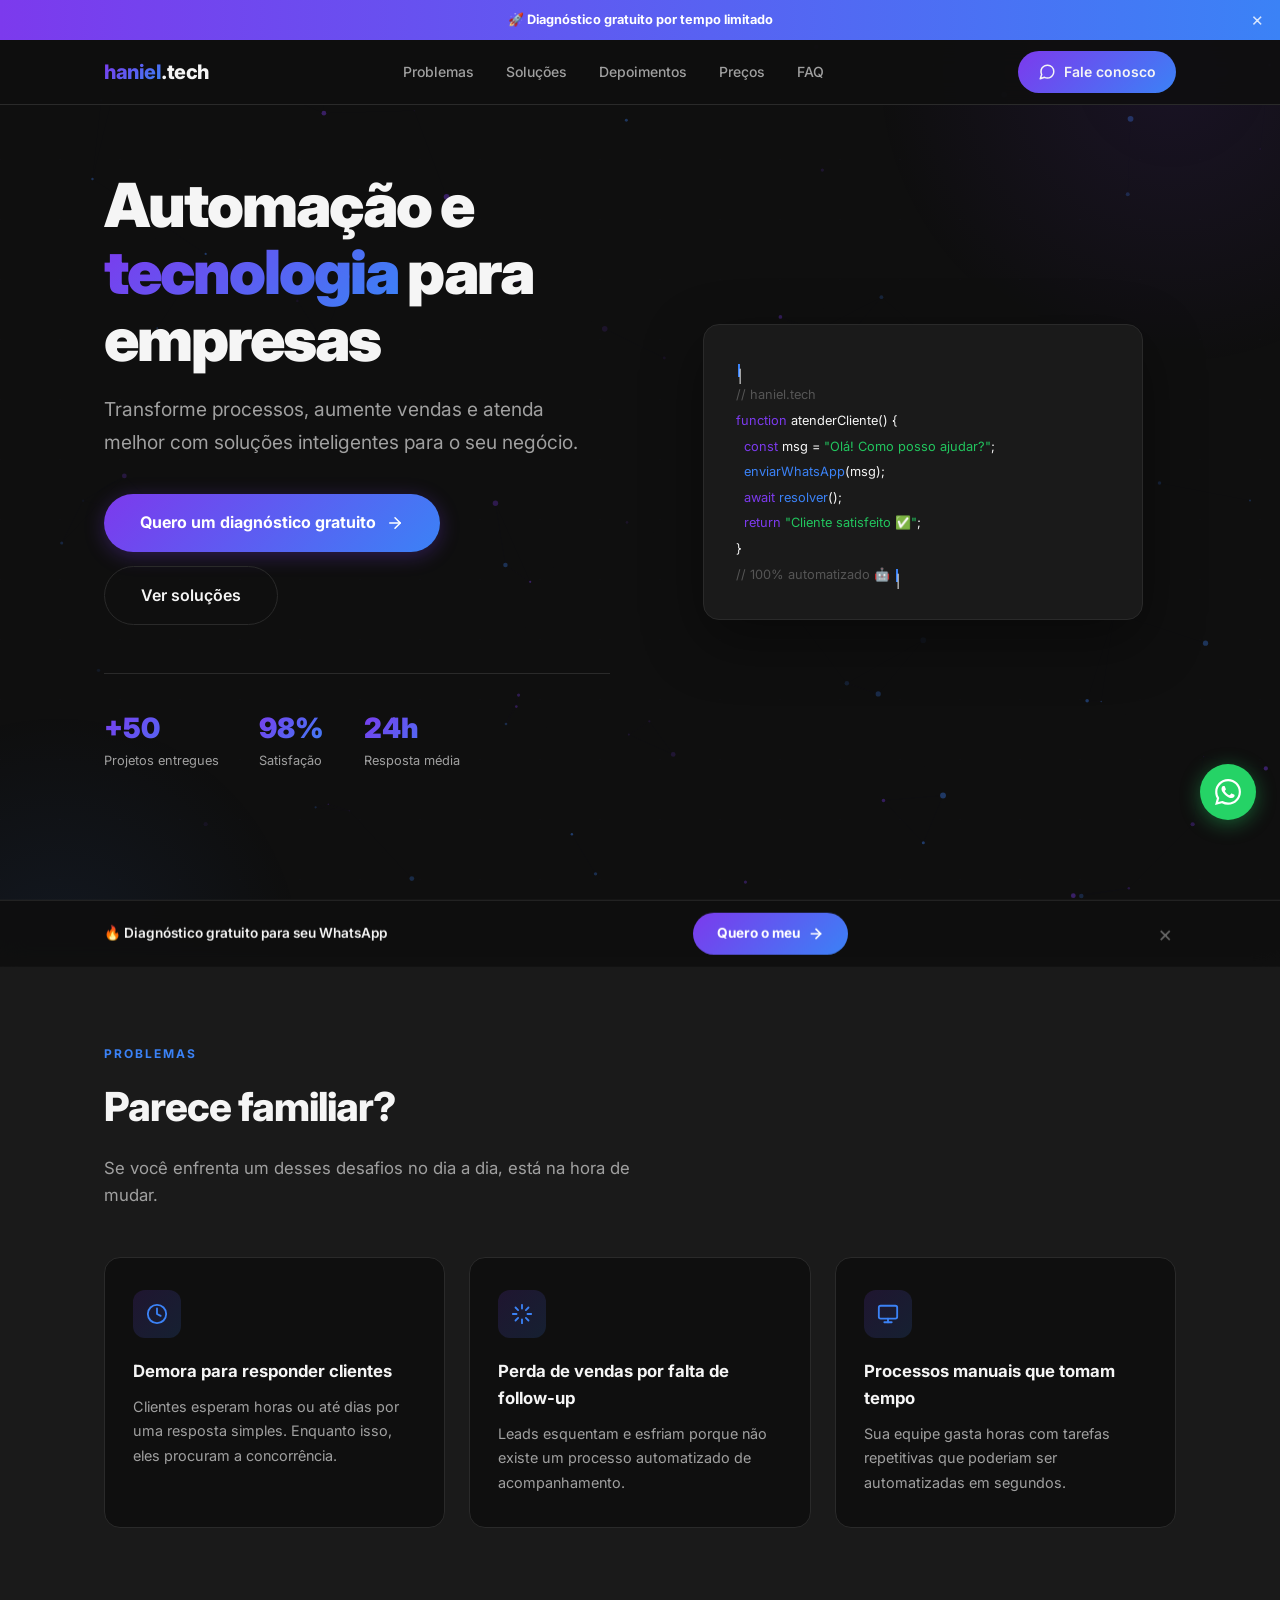
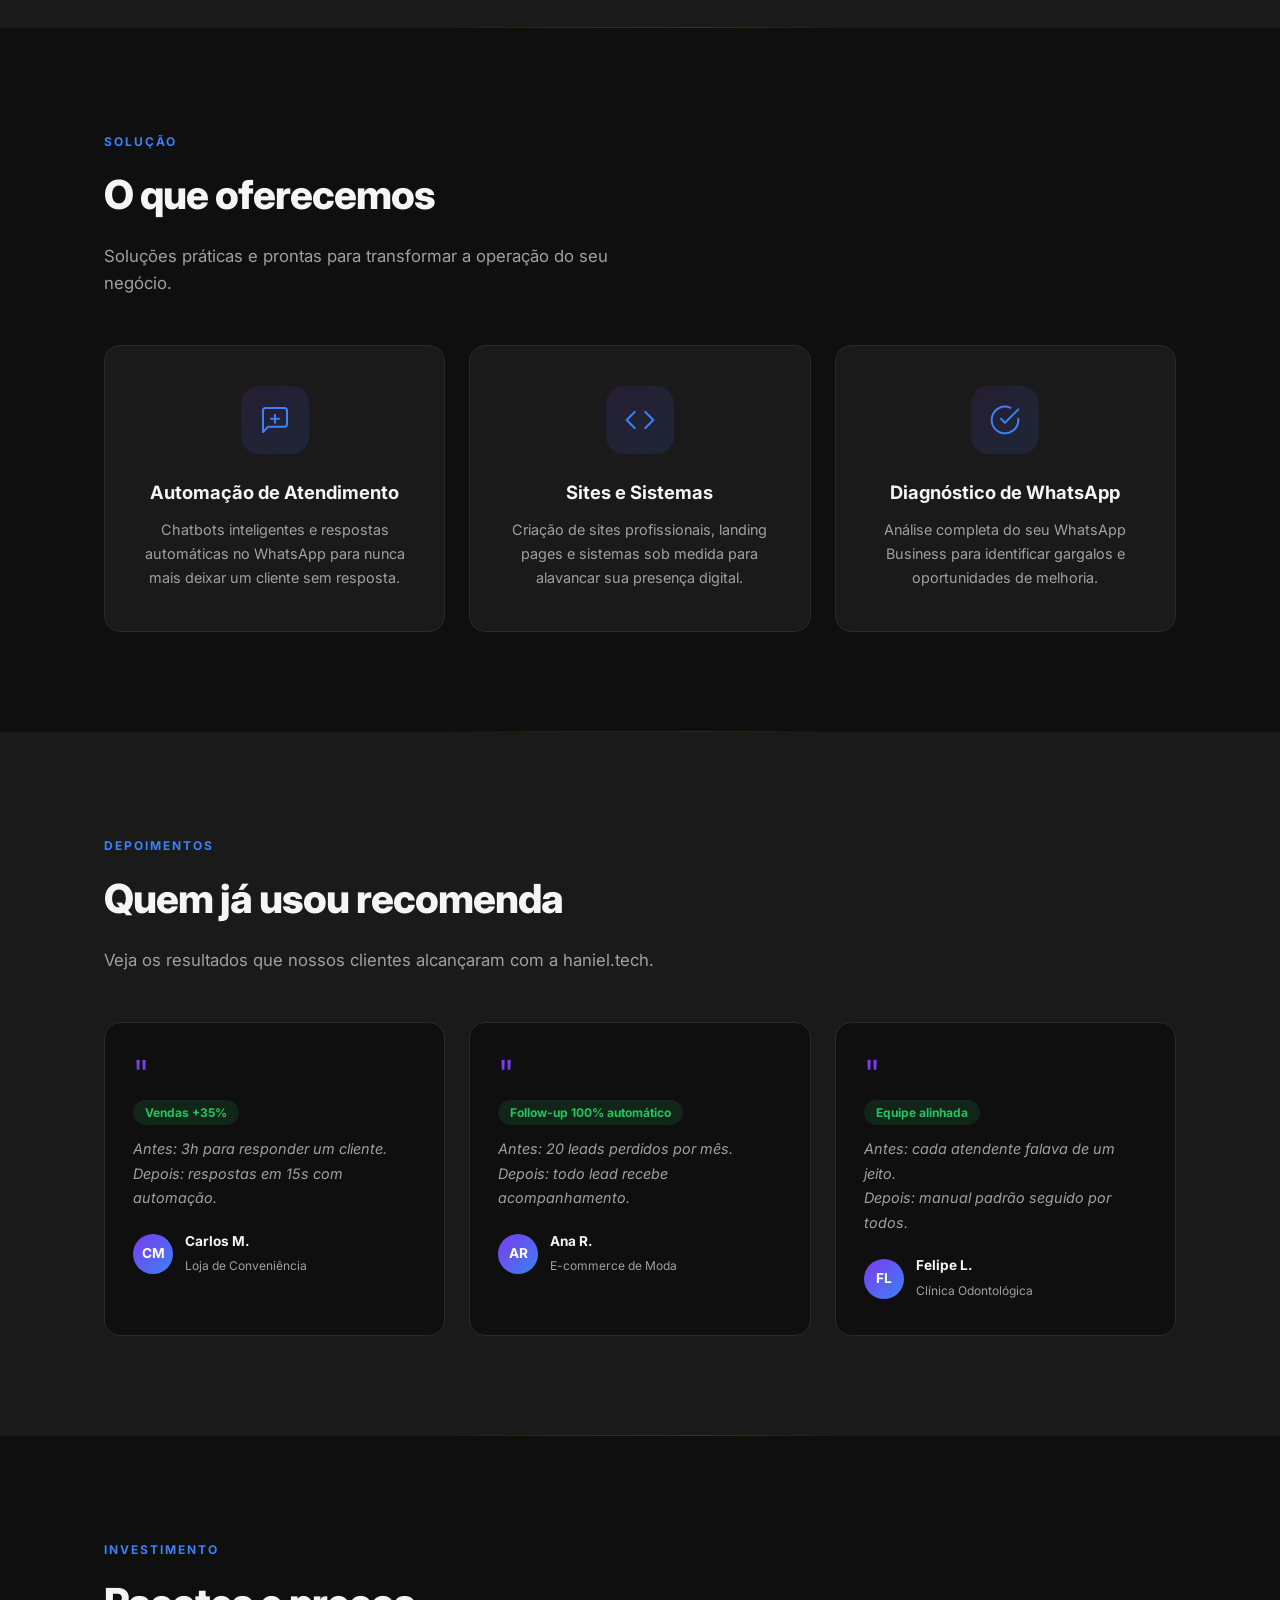
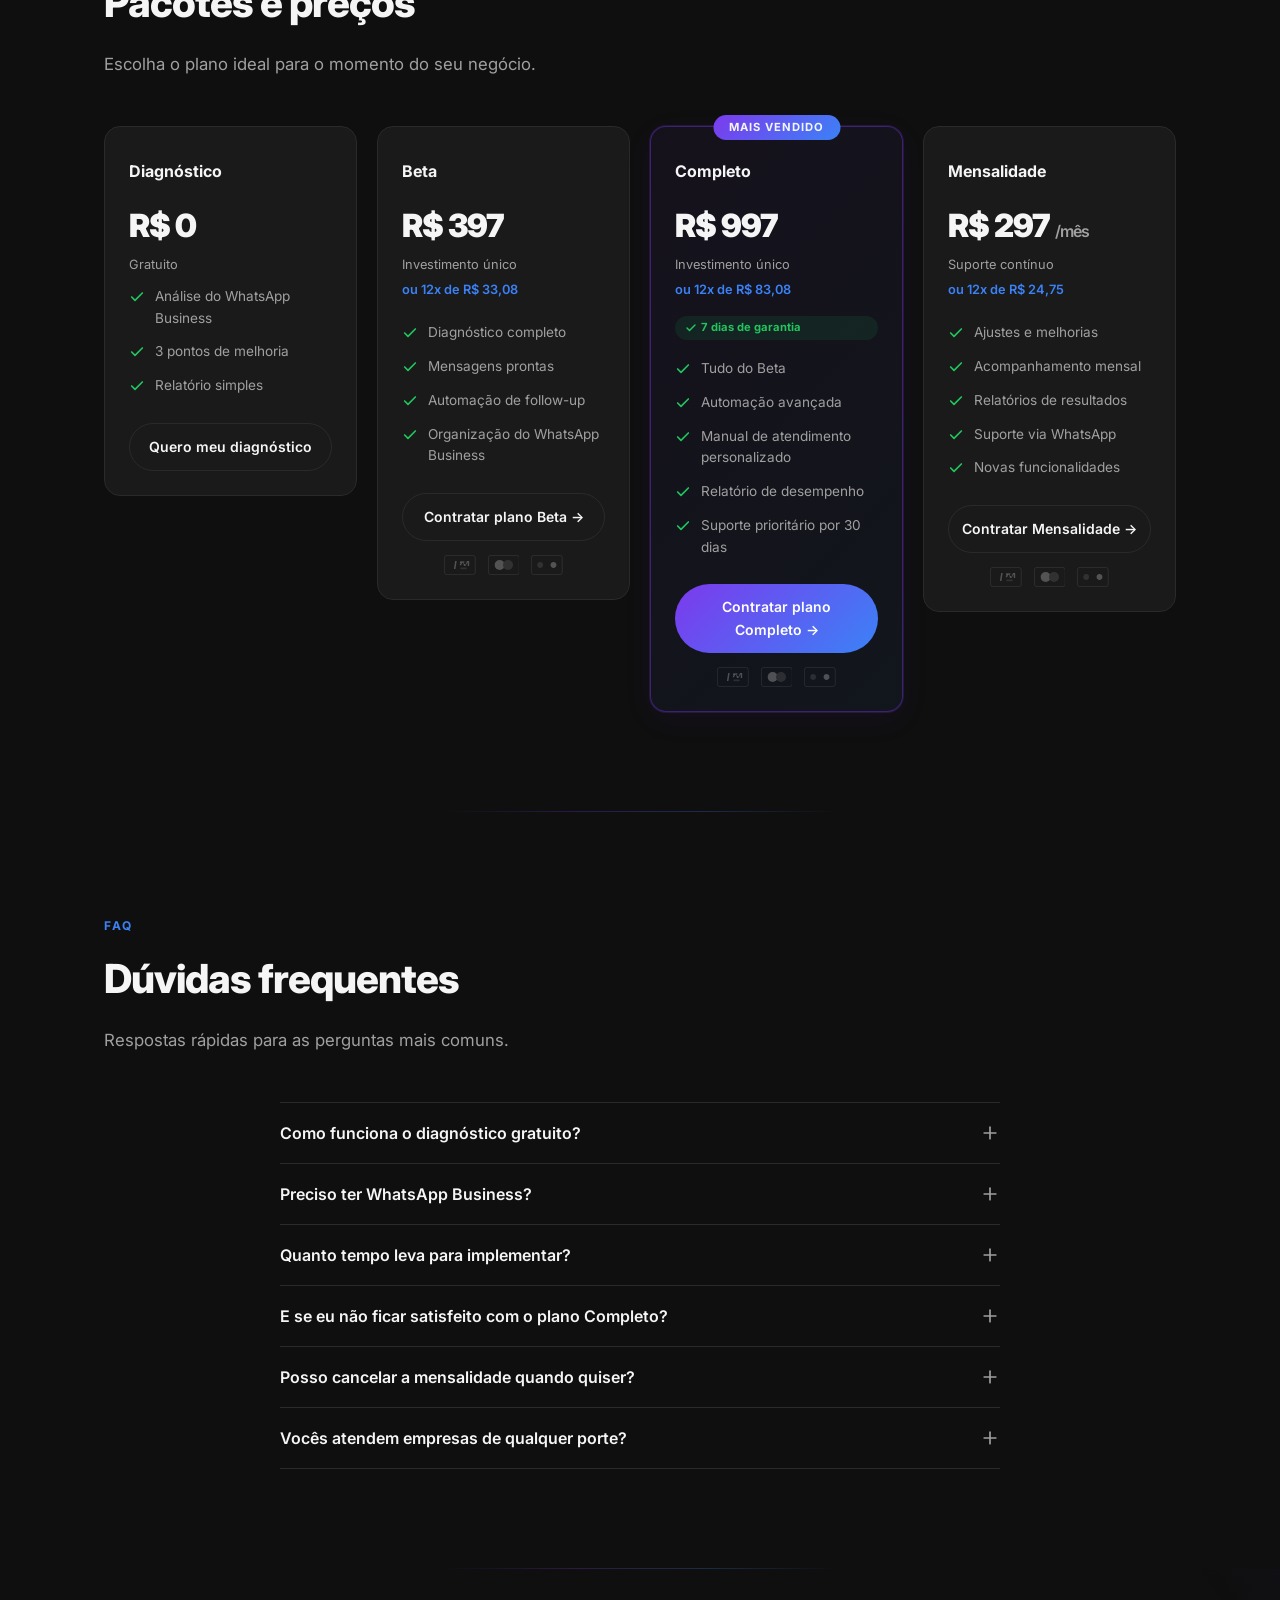
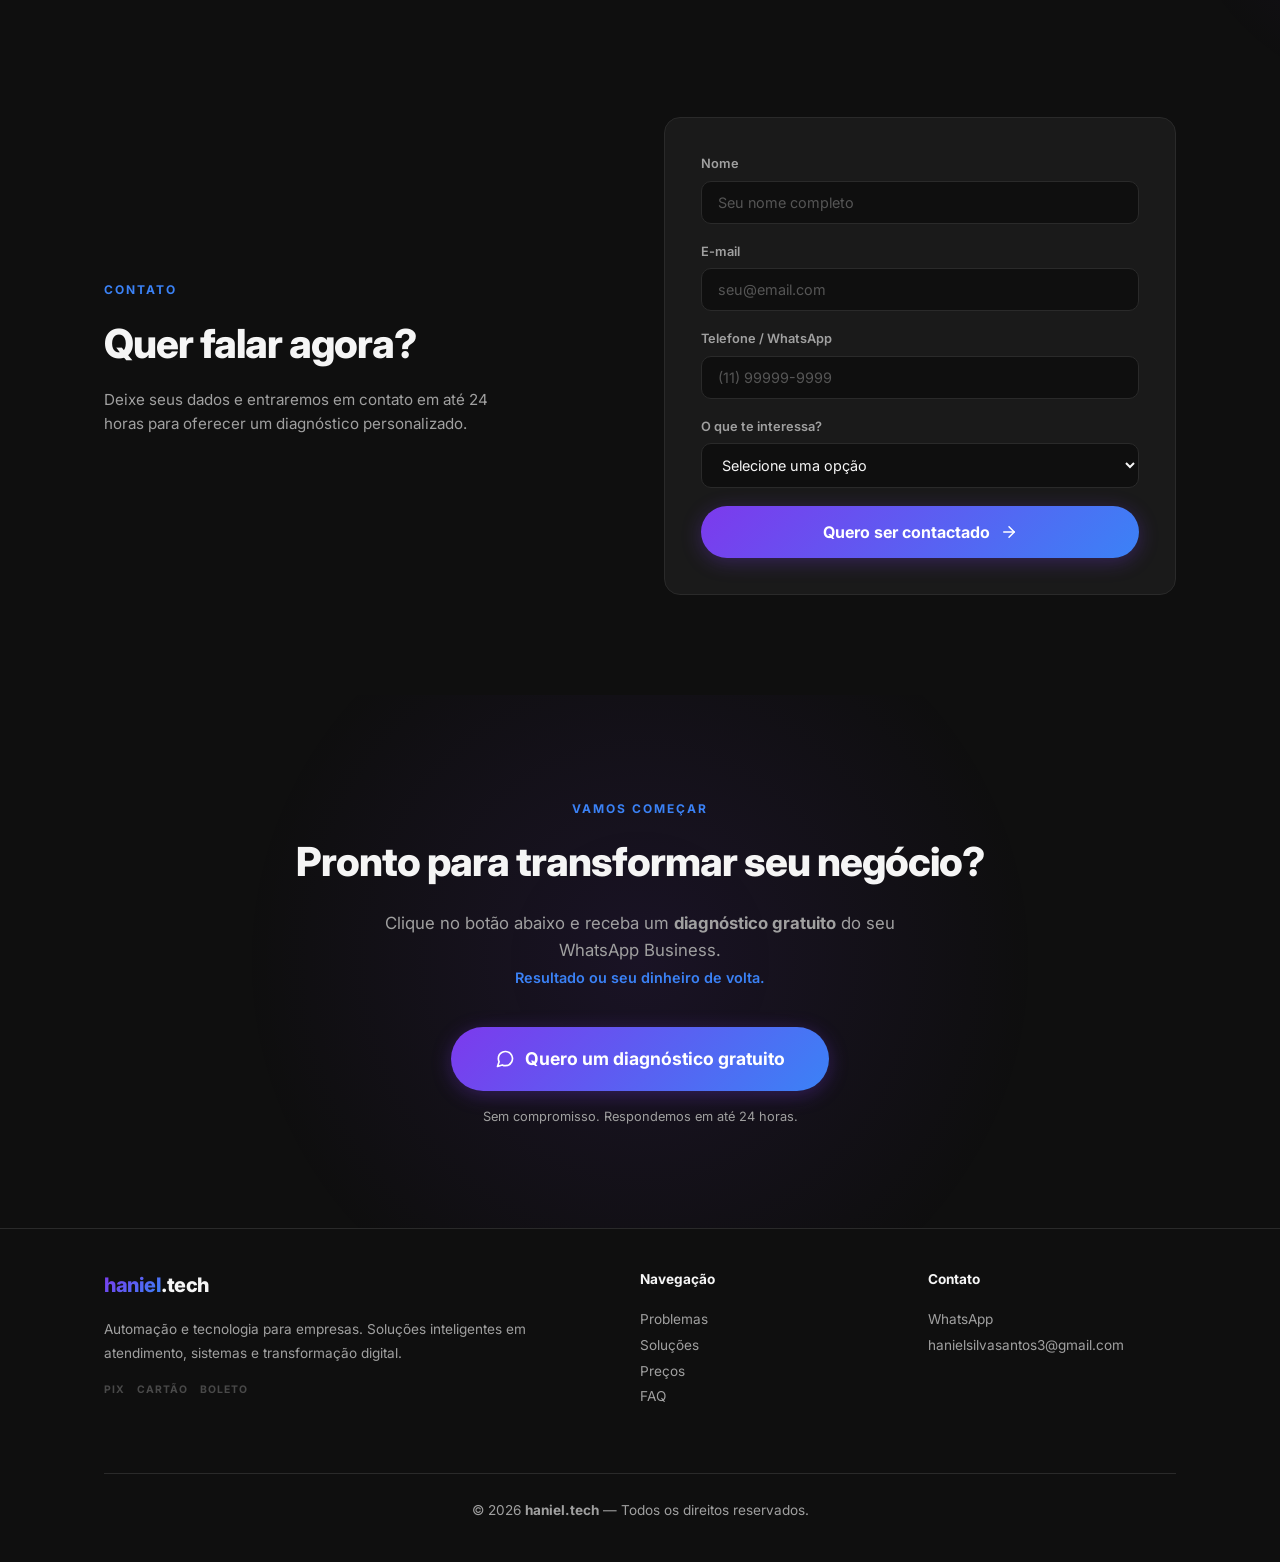
==== commit 5e1819a4: "fix: pricing buttons go to sales pages first" ====
--- a/index.html
+++ b/index.html
@@ -232,7 +232,7 @@
             <li><svg viewBox="0 0 24 24" aria-hidden="true"><polyline points="20 6 9 17 4 12"/></svg>Automação de follow-up</li>
             <li><svg viewBox="0 0 24 24" aria-hidden="true"><polyline points="20 6 9 17 4 12"/></svg>Organização do WhatsApp Business</li>
           </ul>
-          <a href="https://app.cakto.com.br/checkout-builder/916035" target="_blank" rel="noopener" class="btn-pricing">Contratar plano Beta →</a>
+          <a href="/beta" target="_blank" rel="noopener" class="btn-pricing">Contratar plano Beta →</a>
           <div class="payment-methods" aria-hidden="true">
             <svg viewBox="0 0 38 24" xmlns="http://www.w3.org/2000/svg"><rect x=".5" y=".5" width="37" height="23" rx="3" fill="none" stroke="#555"/><path d="M15.2 7.3l-1.5 9.4h-1.8l1.5-9.4h1.8zM21.2 11c0-1.2.8-1.8 1.4-1.8h1V7.4h-1c-.5 0-1 .2-1.3.6l-.1-.6h-1.6c-.2.8-.6 2.2-.6 2.2v.1h.1s.6 0 .6.2c0 .2-.2.8-.5 1.3l-.4 1h1.7l.7-1.4-.1-1.2zm2.4-1.6c.2-.4.5-.7.8-.9.3-.2.6-.3 1-.3v2.6h-.7c-.6 0-1.1-1.4-1.1-1.4zm5.2-2.1h-1.2l-1.8 4.9-.6-3c-.1-.5-.5-1-1.1-1h-.1l-1.7.2.1.3h.1c.3.1.5.4.6.8l.8 3.8h1.8l2.8-4.5v4.5h1.7V7.3h-1.4z" fill="#aaa"/><rect x="19.5" y="15" width="8" height="2" rx="1" fill="#555"/></svg>
             <svg viewBox="0 0 38 24" xmlns="http://www.w3.org/2000/svg"><rect x=".5" y=".5" width="37" height="23" rx="3" fill="none" stroke="#555"/><circle cx="14" cy="12" r="6" fill="#aaa"/><circle cx="24" cy="12" r="6" fill="#555"/></svg>
@@ -257,7 +257,7 @@
             <li><svg viewBox="0 0 24 24" aria-hidden="true"><polyline points="20 6 9 17 4 12"/></svg>Relatório de desempenho</li>
             <li><svg viewBox="0 0 24 24" aria-hidden="true"><polyline points="20 6 9 17 4 12"/></svg>Suporte prioritário por 30 dias</li>
           </ul>
-          <a href="https://app.cakto.com.br/checkout-builder/916038" target="_blank" rel="noopener" class="btn-pricing">Contratar plano Completo →</a>
+          <a href="/completo" target="_blank" rel="noopener" class="btn-pricing">Contratar plano Completo →</a>
           <div class="payment-methods" aria-hidden="true">
             <svg viewBox="0 0 38 24" xmlns="http://www.w3.org/2000/svg"><rect x=".5" y=".5" width="37" height="23" rx="3" fill="none" stroke="#555"/><path d="M15.2 7.3l-1.5 9.4h-1.8l1.5-9.4h1.8zM21.2 11c0-1.2.8-1.8 1.4-1.8h1V7.4h-1c-.5 0-1 .2-1.3.6l-.1-.6h-1.6c-.2.8-.6 2.2-.6 2.2v.1h.1s.6 0 .6.2c0 .2-.2.8-.5 1.3l-.4 1h1.7l.7-1.4-.1-1.2zm2.4-1.6c.2-.4.5-.7.8-.9.3-.2.6-.3 1-.3v2.6h-.7c-.6 0-1.1-1.4-1.1-1.4zm5.2-2.1h-1.2l-1.8 4.9-.6-3c-.1-.5-.5-1-1.1-1h-.1l-1.7.2.1.3h.1c.3.1.5.4.6.8l.8 3.8h1.8l2.8-4.5v4.5h1.7V7.3h-1.4z" fill="#aaa"/><rect x="19.5" y="15" width="8" height="2" rx="1" fill="#555"/></svg>
             <svg viewBox="0 0 38 24" xmlns="http://www.w3.org/2000/svg"><rect x=".5" y=".5" width="37" height="23" rx="3" fill="none" stroke="#555"/><circle cx="14" cy="12" r="6" fill="#aaa"/><circle cx="24" cy="12" r="6" fill="#555"/></svg>
@@ -277,7 +277,7 @@
             <li><svg viewBox="0 0 24 24" aria-hidden="true"><polyline points="20 6 9 17 4 12"/></svg>Suporte via WhatsApp</li>
             <li><svg viewBox="0 0 24 24" aria-hidden="true"><polyline points="20 6 9 17 4 12"/></svg>Novas funcionalidades</li>
           </ul>
-          <a href="https://app.cakto.com.br/checkout-builder/916041" target="_blank" rel="noopener" class="btn-pricing">Contratar Mensalidade →</a>
+          <a href="/mensalidade" target="_blank" rel="noopener" class="btn-pricing">Contratar Mensalidade →</a>
           <div class="payment-methods" aria-hidden="true">
             <svg viewBox="0 0 38 24" xmlns="http://www.w3.org/2000/svg"><rect x=".5" y=".5" width="37" height="23" rx="3" fill="none" stroke="#555"/><path d="M15.2 7.3l-1.5 9.4h-1.8l1.5-9.4h1.8zM21.2 11c0-1.2.8-1.8 1.4-1.8h1V7.4h-1c-.5 0-1 .2-1.3.6l-.1-.6h-1.6c-.2.8-.6 2.2-.6 2.2v.1h.1s.6 0 .6.2c0 .2-.2.8-.5 1.3l-.4 1h1.7l.7-1.4-.1-1.2zm2.4-1.6c.2-.4.5-.7.8-.9.3-.2.6-.3 1-.3v2.6h-.7c-.6 0-1.1-1.4-1.1-1.4zm5.2-2.1h-1.2l-1.8 4.9-.6-3c-.1-.5-.5-1-1.1-1h-.1l-1.7.2.1.3h.1c.3.1.5.4.6.8l.8 3.8h1.8l2.8-4.5v4.5h1.7V7.3h-1.4z" fill="#aaa"/><rect x="19.5" y="15" width="8" height="2" rx="1" fill="#555"/></svg>
             <svg viewBox="0 0 38 24" xmlns="http://www.w3.org/2000/svg"><rect x=".5" y=".5" width="37" height="23" rx="3" fill="none" stroke="#555"/><circle cx="14" cy="12" r="6" fill="#aaa"/><circle cx="24" cy="12" r="6" fill="#555"/></svg>
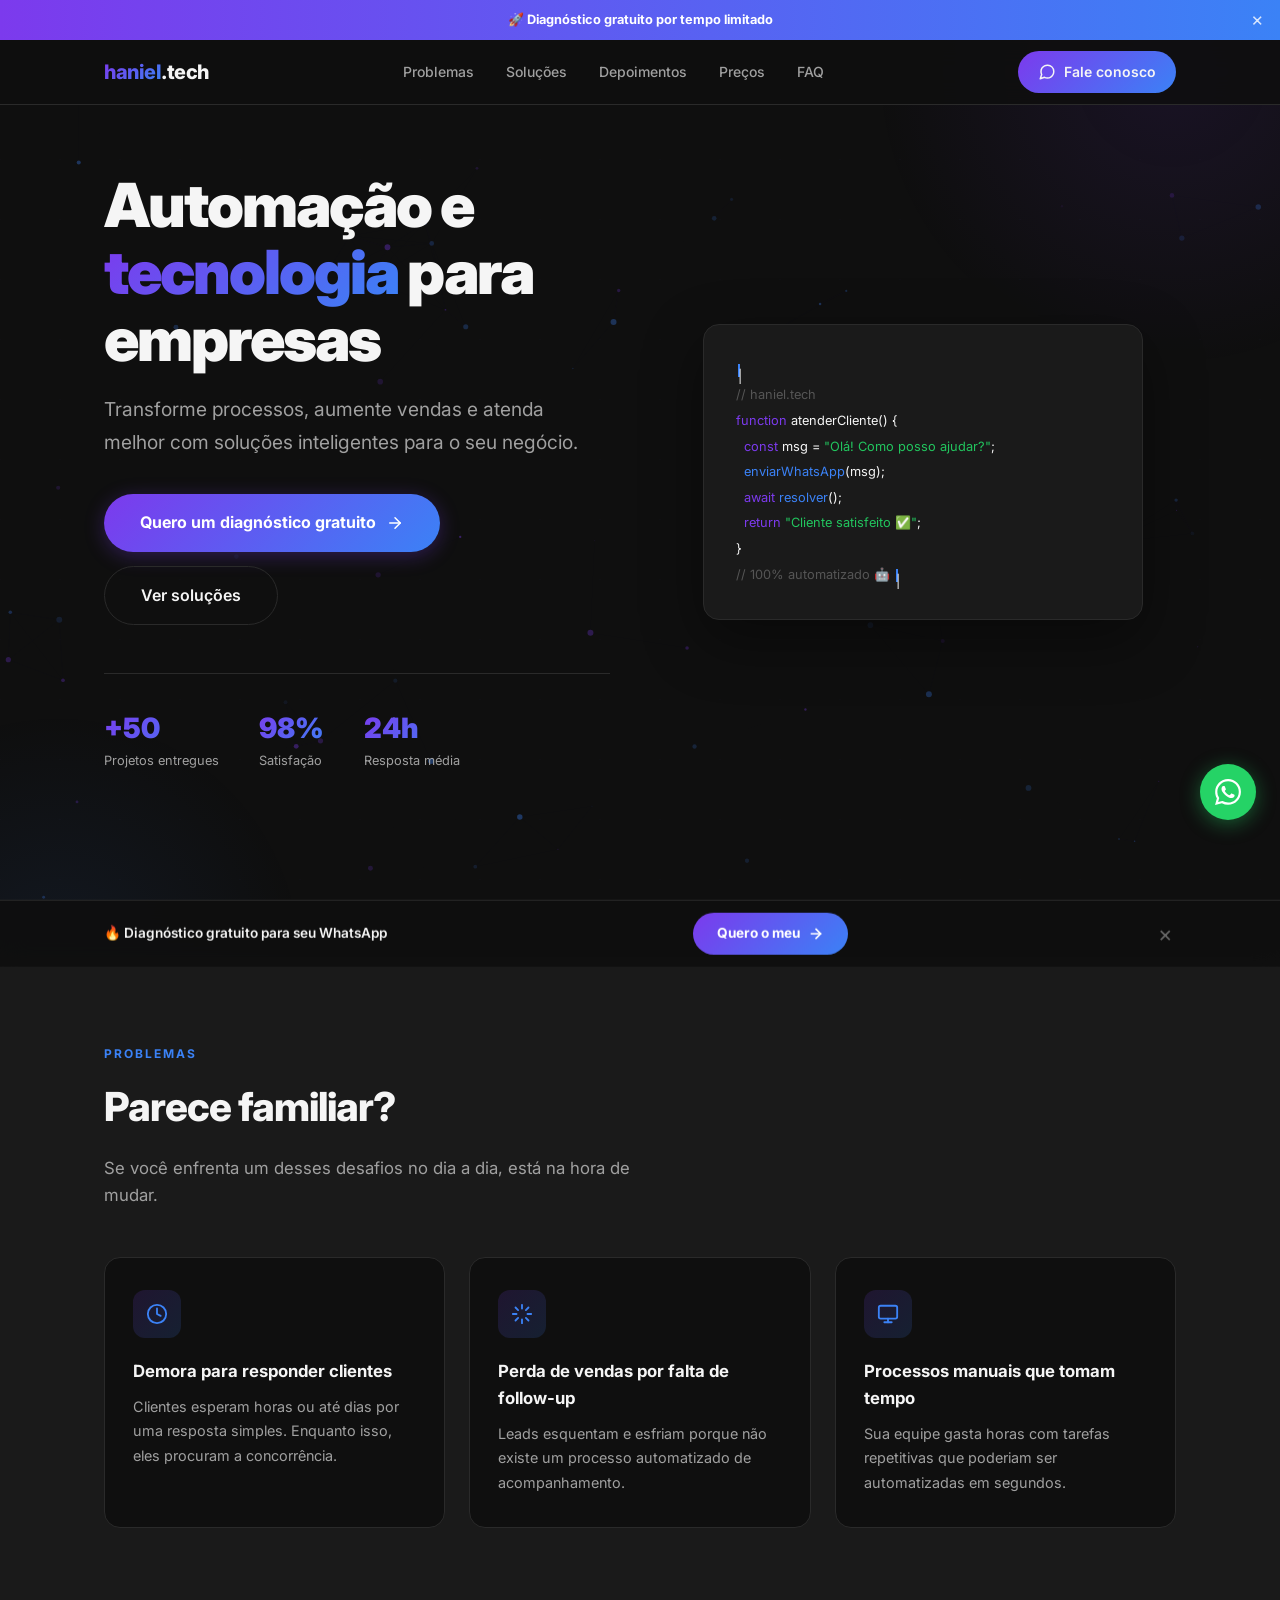
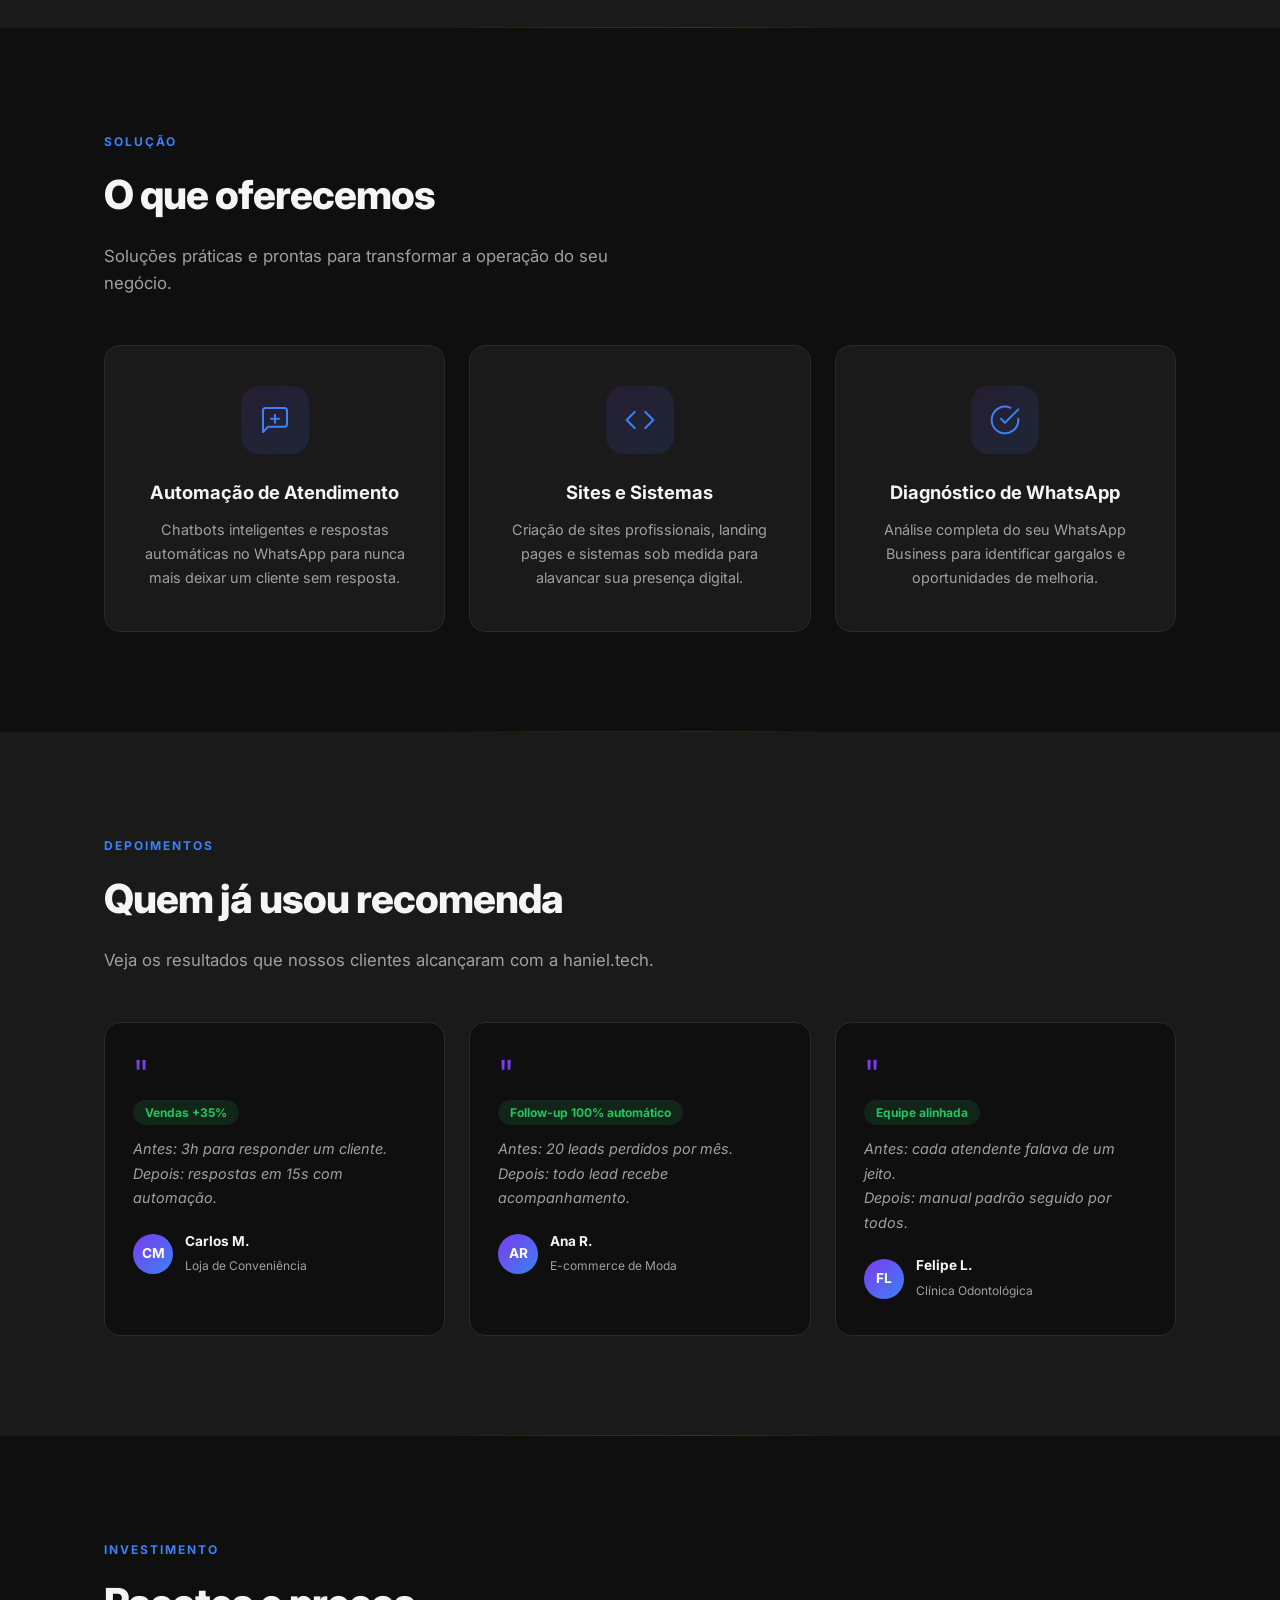
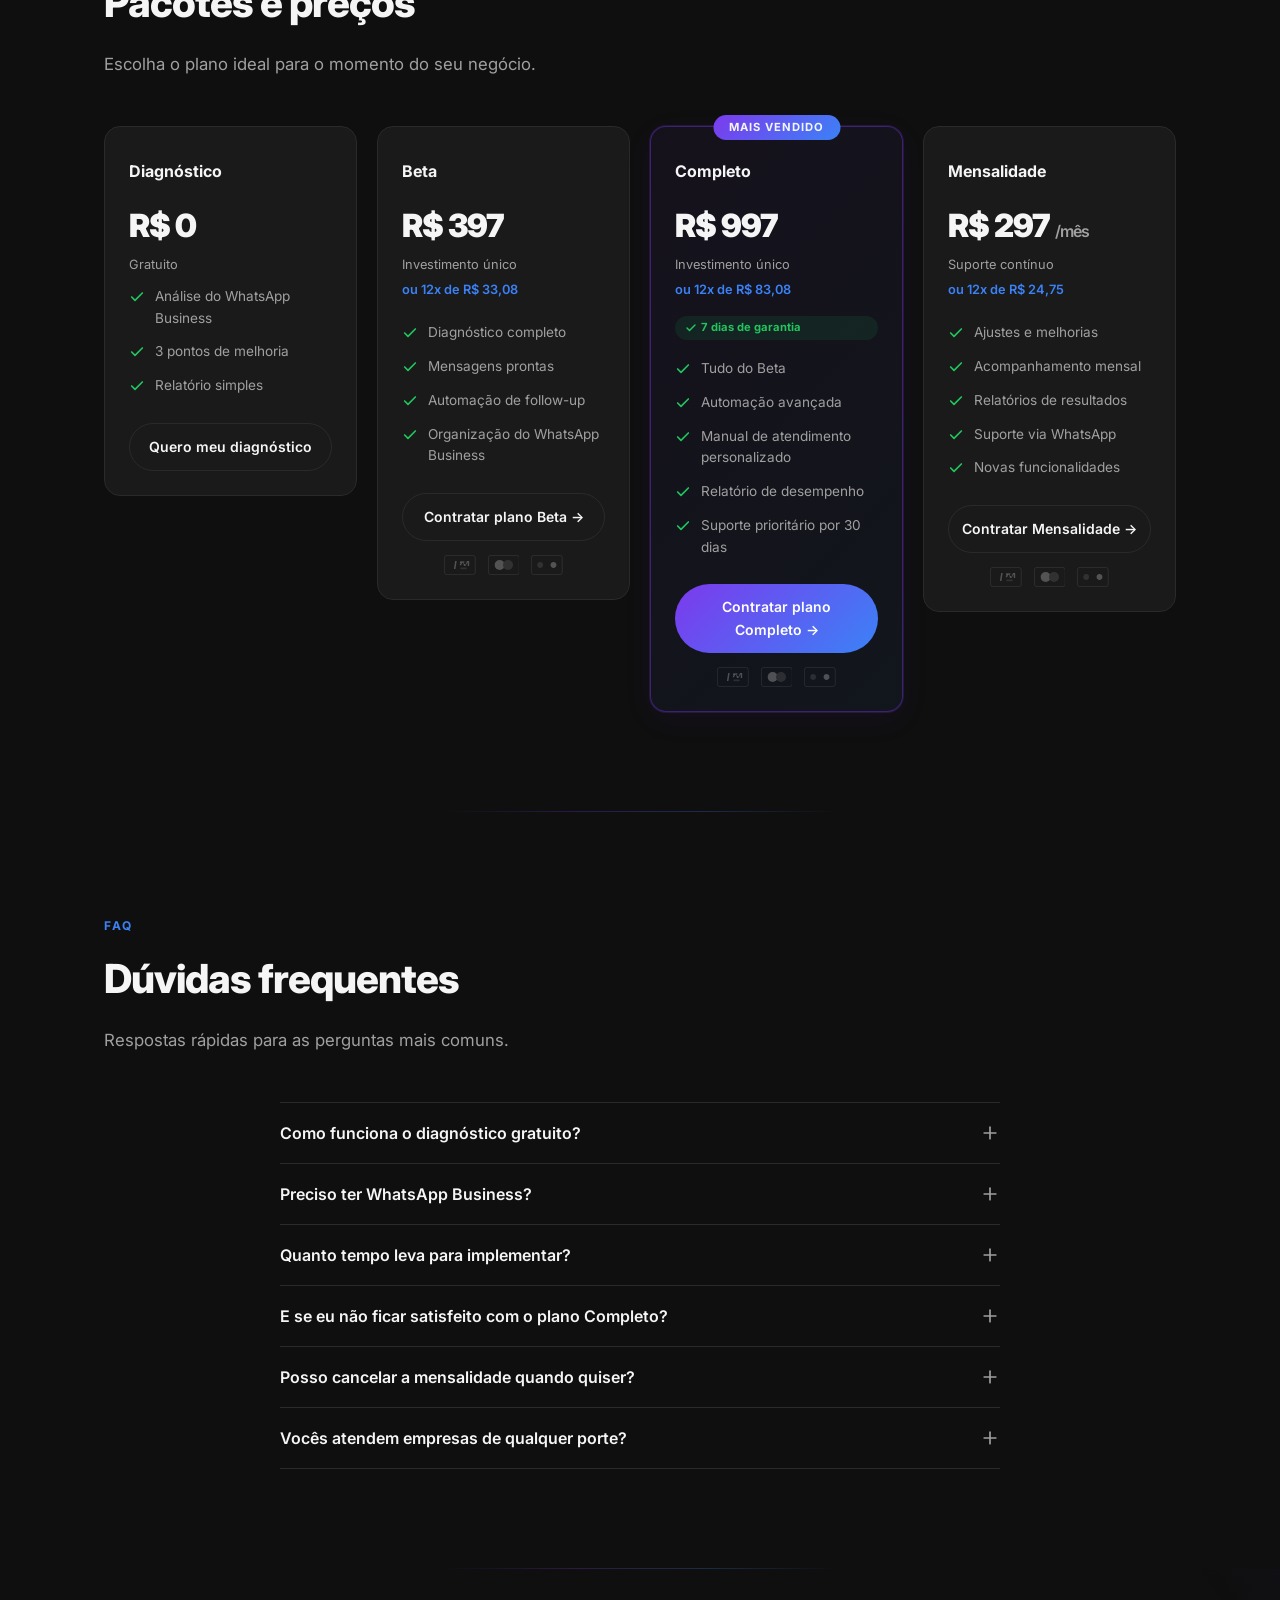
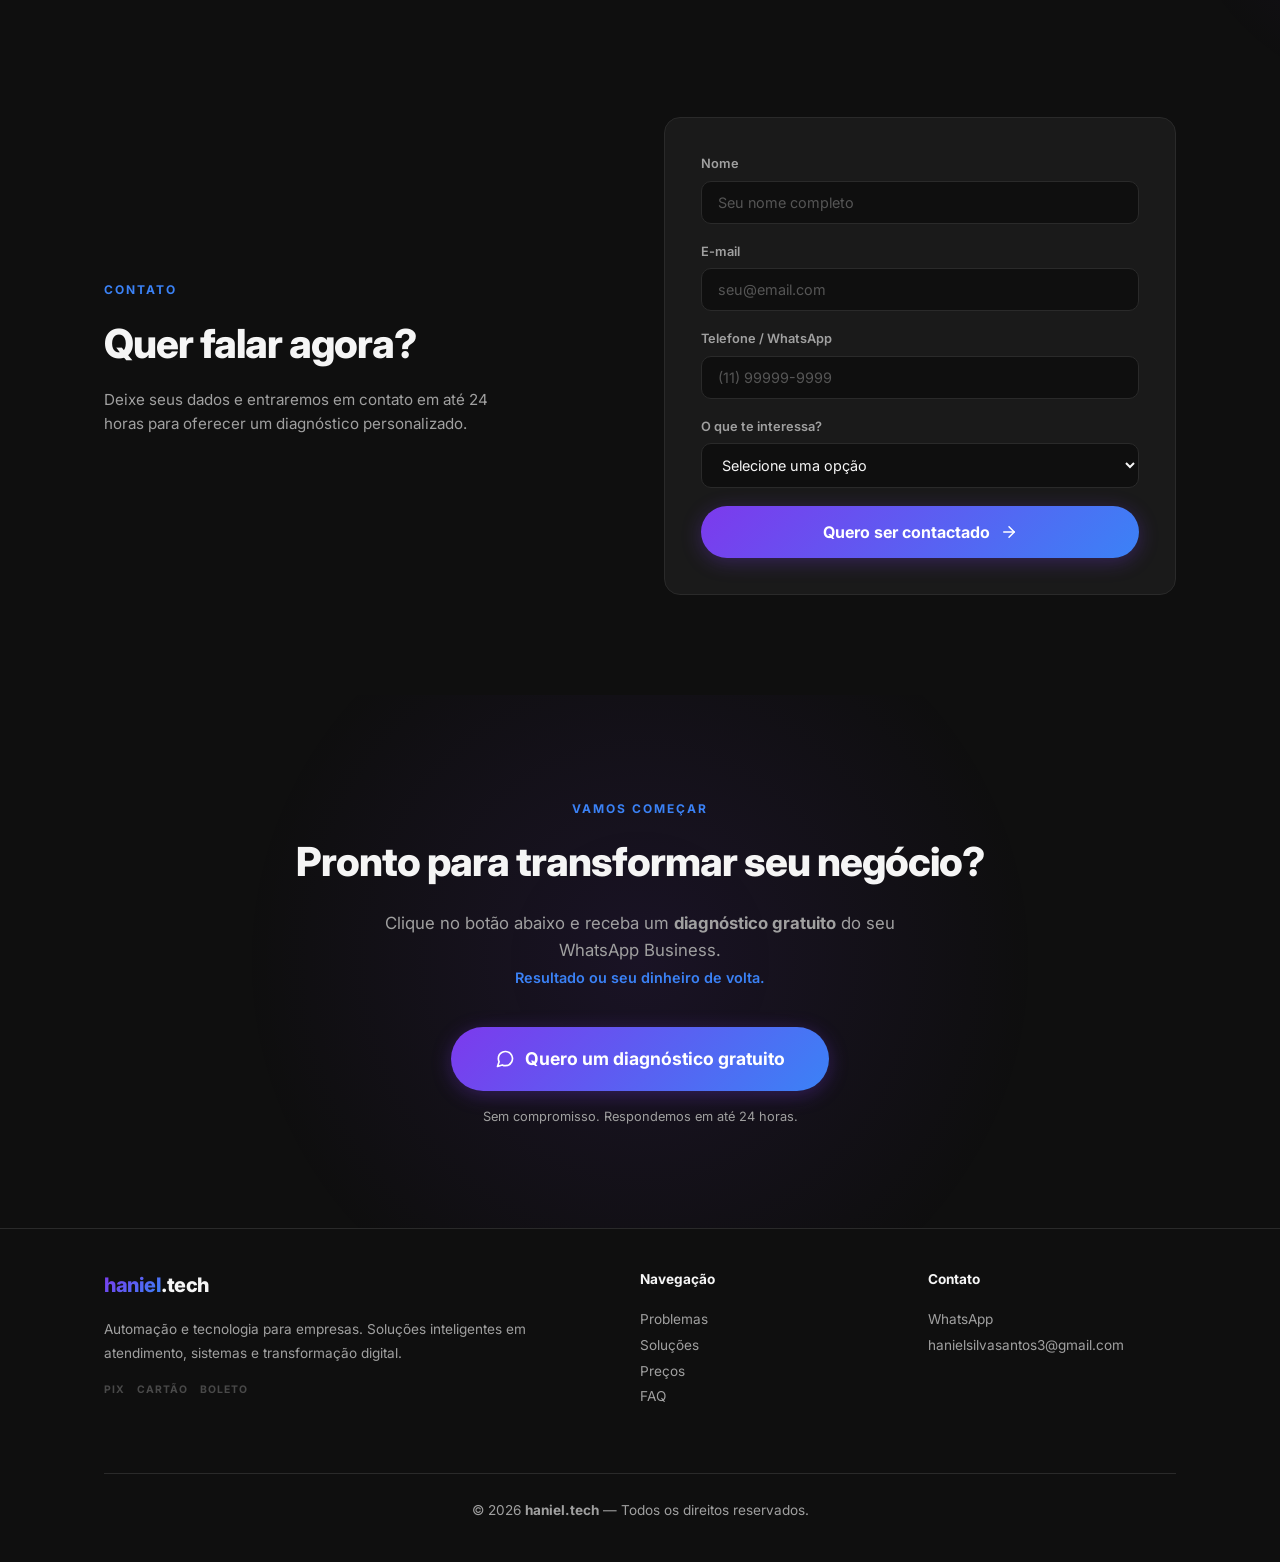
==== commit 7d2eb238: "fix: add .html extension to product page links" ====
--- a/index.html
+++ b/index.html
@@ -232,7 +232,7 @@
             <li><svg viewBox="0 0 24 24" aria-hidden="true"><polyline points="20 6 9 17 4 12"/></svg>Automação de follow-up</li>
             <li><svg viewBox="0 0 24 24" aria-hidden="true"><polyline points="20 6 9 17 4 12"/></svg>Organização do WhatsApp Business</li>
           </ul>
-          <a href="/beta" target="_blank" rel="noopener" class="btn-pricing">Contratar plano Beta →</a>
+          <a href="/beta.html" target="_blank" rel="noopener" class="btn-pricing">Contratar plano Beta →</a>
           <div class="payment-methods" aria-hidden="true">
             <svg viewBox="0 0 38 24" xmlns="http://www.w3.org/2000/svg"><rect x=".5" y=".5" width="37" height="23" rx="3" fill="none" stroke="#555"/><path d="M15.2 7.3l-1.5 9.4h-1.8l1.5-9.4h1.8zM21.2 11c0-1.2.8-1.8 1.4-1.8h1V7.4h-1c-.5 0-1 .2-1.3.6l-.1-.6h-1.6c-.2.8-.6 2.2-.6 2.2v.1h.1s.6 0 .6.2c0 .2-.2.8-.5 1.3l-.4 1h1.7l.7-1.4-.1-1.2zm2.4-1.6c.2-.4.5-.7.8-.9.3-.2.6-.3 1-.3v2.6h-.7c-.6 0-1.1-1.4-1.1-1.4zm5.2-2.1h-1.2l-1.8 4.9-.6-3c-.1-.5-.5-1-1.1-1h-.1l-1.7.2.1.3h.1c.3.1.5.4.6.8l.8 3.8h1.8l2.8-4.5v4.5h1.7V7.3h-1.4z" fill="#aaa"/><rect x="19.5" y="15" width="8" height="2" rx="1" fill="#555"/></svg>
             <svg viewBox="0 0 38 24" xmlns="http://www.w3.org/2000/svg"><rect x=".5" y=".5" width="37" height="23" rx="3" fill="none" stroke="#555"/><circle cx="14" cy="12" r="6" fill="#aaa"/><circle cx="24" cy="12" r="6" fill="#555"/></svg>
@@ -257,7 +257,7 @@
             <li><svg viewBox="0 0 24 24" aria-hidden="true"><polyline points="20 6 9 17 4 12"/></svg>Relatório de desempenho</li>
             <li><svg viewBox="0 0 24 24" aria-hidden="true"><polyline points="20 6 9 17 4 12"/></svg>Suporte prioritário por 30 dias</li>
           </ul>
-          <a href="/completo" target="_blank" rel="noopener" class="btn-pricing">Contratar plano Completo →</a>
+          <a href="/completo.html" target="_blank" rel="noopener" class="btn-pricing">Contratar plano Completo →</a>
           <div class="payment-methods" aria-hidden="true">
             <svg viewBox="0 0 38 24" xmlns="http://www.w3.org/2000/svg"><rect x=".5" y=".5" width="37" height="23" rx="3" fill="none" stroke="#555"/><path d="M15.2 7.3l-1.5 9.4h-1.8l1.5-9.4h1.8zM21.2 11c0-1.2.8-1.8 1.4-1.8h1V7.4h-1c-.5 0-1 .2-1.3.6l-.1-.6h-1.6c-.2.8-.6 2.2-.6 2.2v.1h.1s.6 0 .6.2c0 .2-.2.8-.5 1.3l-.4 1h1.7l.7-1.4-.1-1.2zm2.4-1.6c.2-.4.5-.7.8-.9.3-.2.6-.3 1-.3v2.6h-.7c-.6 0-1.1-1.4-1.1-1.4zm5.2-2.1h-1.2l-1.8 4.9-.6-3c-.1-.5-.5-1-1.1-1h-.1l-1.7.2.1.3h.1c.3.1.5.4.6.8l.8 3.8h1.8l2.8-4.5v4.5h1.7V7.3h-1.4z" fill="#aaa"/><rect x="19.5" y="15" width="8" height="2" rx="1" fill="#555"/></svg>
             <svg viewBox="0 0 38 24" xmlns="http://www.w3.org/2000/svg"><rect x=".5" y=".5" width="37" height="23" rx="3" fill="none" stroke="#555"/><circle cx="14" cy="12" r="6" fill="#aaa"/><circle cx="24" cy="12" r="6" fill="#555"/></svg>
@@ -277,7 +277,7 @@
             <li><svg viewBox="0 0 24 24" aria-hidden="true"><polyline points="20 6 9 17 4 12"/></svg>Suporte via WhatsApp</li>
             <li><svg viewBox="0 0 24 24" aria-hidden="true"><polyline points="20 6 9 17 4 12"/></svg>Novas funcionalidades</li>
           </ul>
-          <a href="/mensalidade" target="_blank" rel="noopener" class="btn-pricing">Contratar Mensalidade →</a>
+          <a href="/mensalidade.html" target="_blank" rel="noopener" class="btn-pricing">Contratar Mensalidade →</a>
           <div class="payment-methods" aria-hidden="true">
             <svg viewBox="0 0 38 24" xmlns="http://www.w3.org/2000/svg"><rect x=".5" y=".5" width="37" height="23" rx="3" fill="none" stroke="#555"/><path d="M15.2 7.3l-1.5 9.4h-1.8l1.5-9.4h1.8zM21.2 11c0-1.2.8-1.8 1.4-1.8h1V7.4h-1c-.5 0-1 .2-1.3.6l-.1-.6h-1.6c-.2.8-.6 2.2-.6 2.2v.1h.1s.6 0 .6.2c0 .2-.2.8-.5 1.3l-.4 1h1.7l.7-1.4-.1-1.2zm2.4-1.6c.2-.4.5-.7.8-.9.3-.2.6-.3 1-.3v2.6h-.7c-.6 0-1.1-1.4-1.1-1.4zm5.2-2.1h-1.2l-1.8 4.9-.6-3c-.1-.5-.5-1-1.1-1h-.1l-1.7.2.1.3h.1c.3.1.5.4.6.8l.8 3.8h1.8l2.8-4.5v4.5h1.7V7.3h-1.4z" fill="#aaa"/><rect x="19.5" y="15" width="8" height="2" rx="1" fill="#555"/></svg>
             <svg viewBox="0 0 38 24" xmlns="http://www.w3.org/2000/svg"><rect x=".5" y=".5" width="37" height="23" rx="3" fill="none" stroke="#555"/><circle cx="14" cy="12" r="6" fill="#aaa"/><circle cx="24" cy="12" r="6" fill="#555"/></svg>
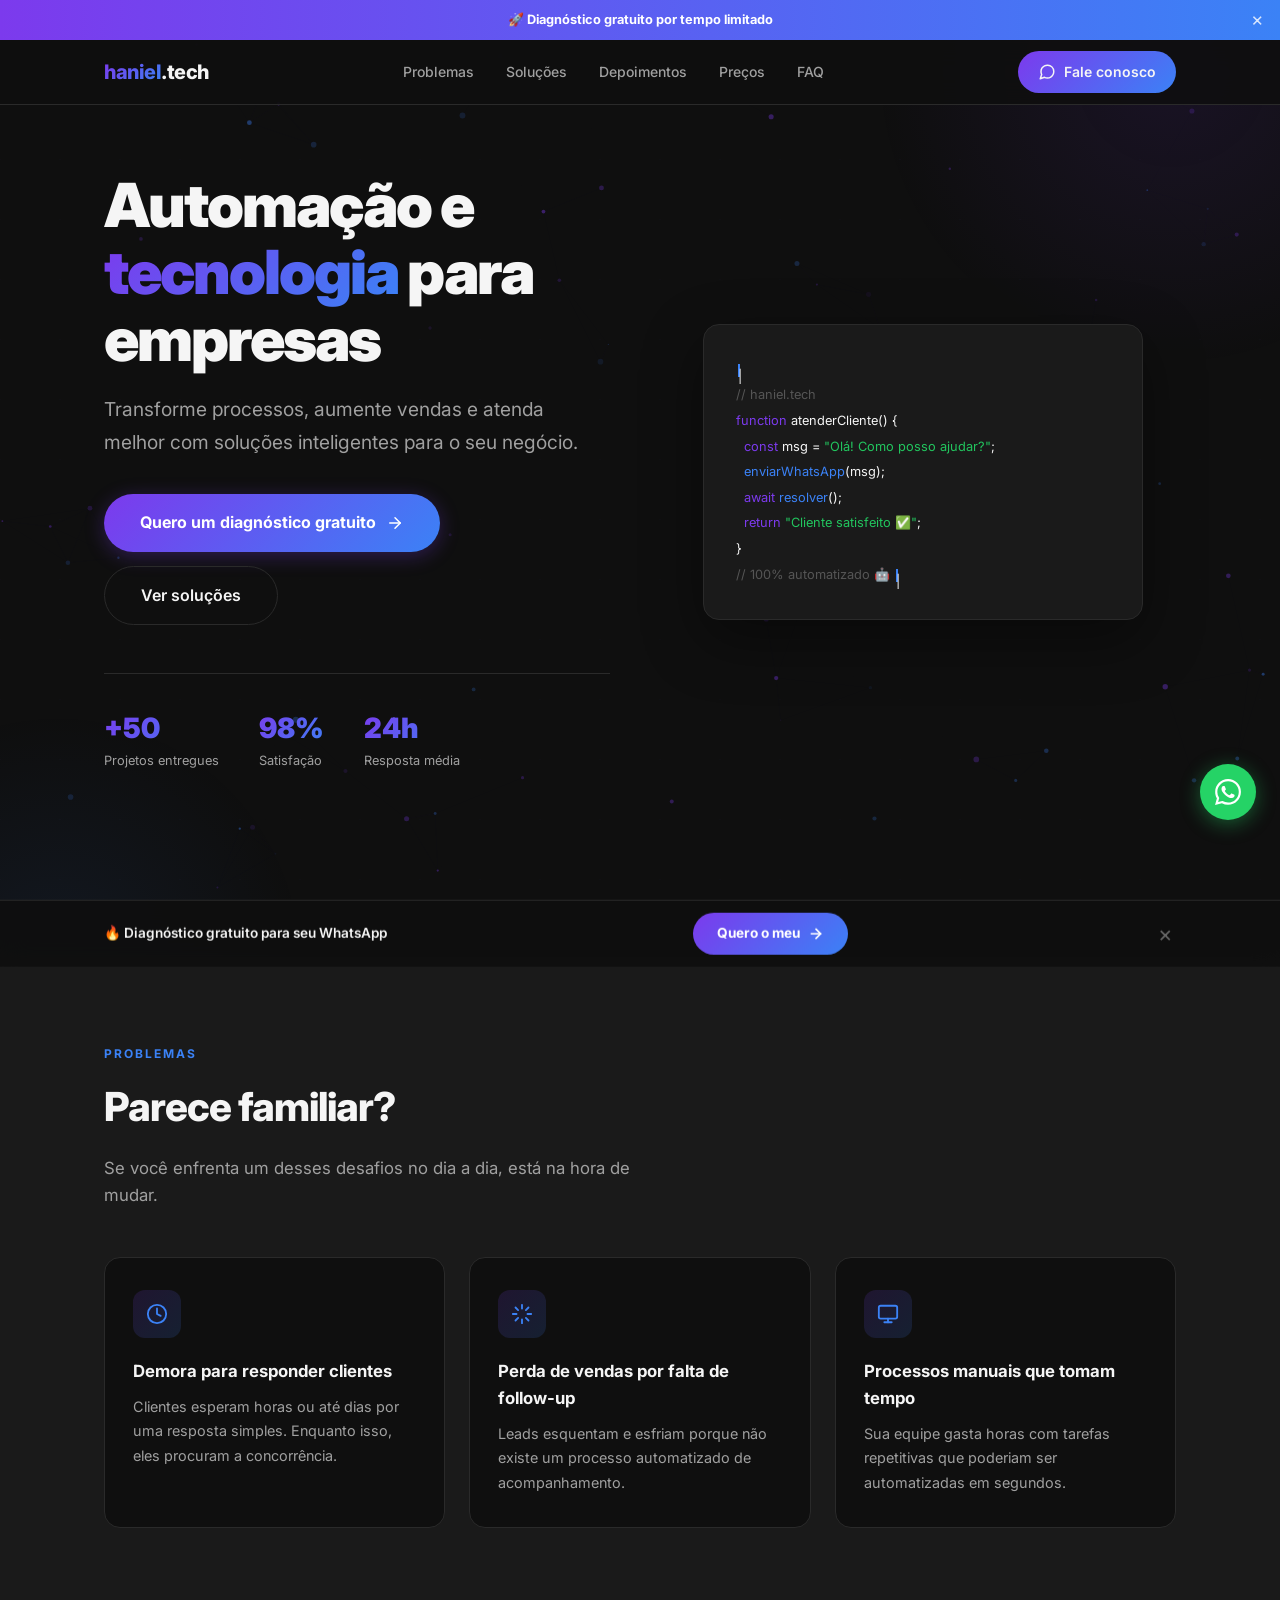
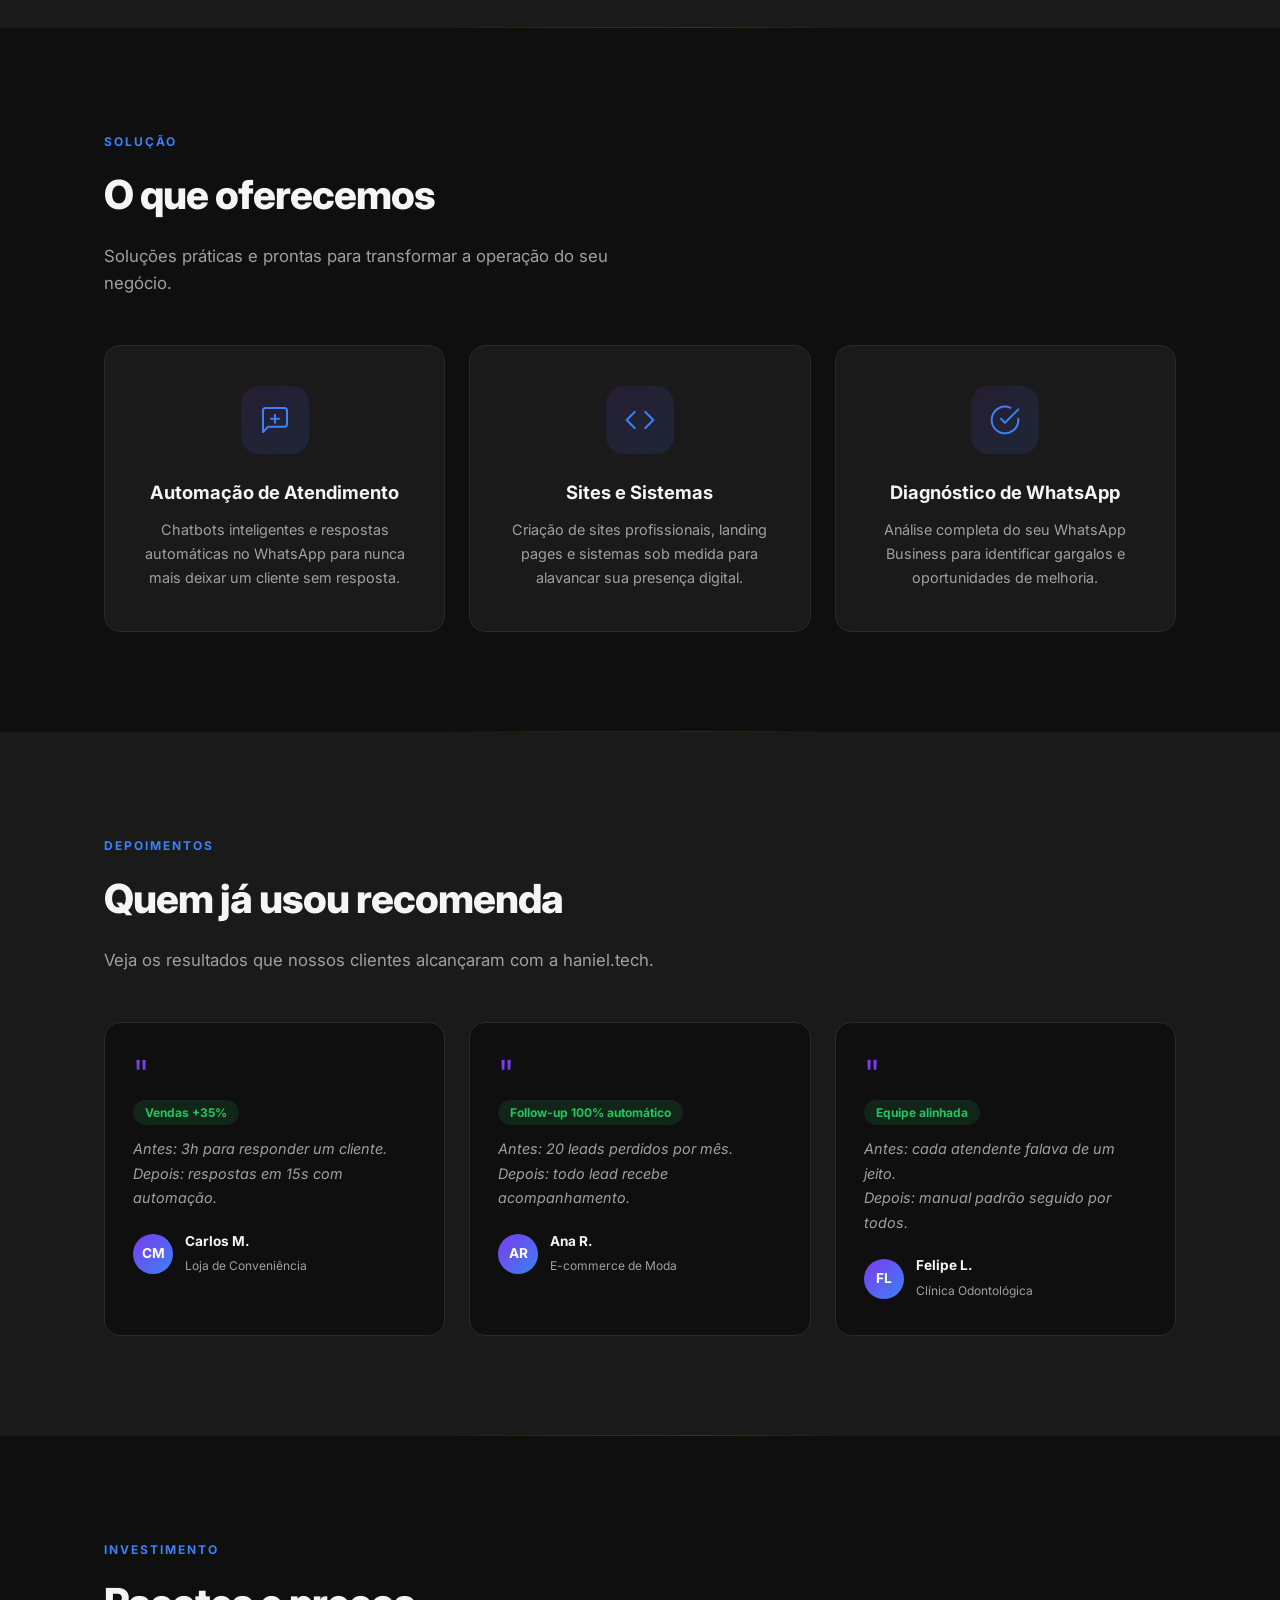
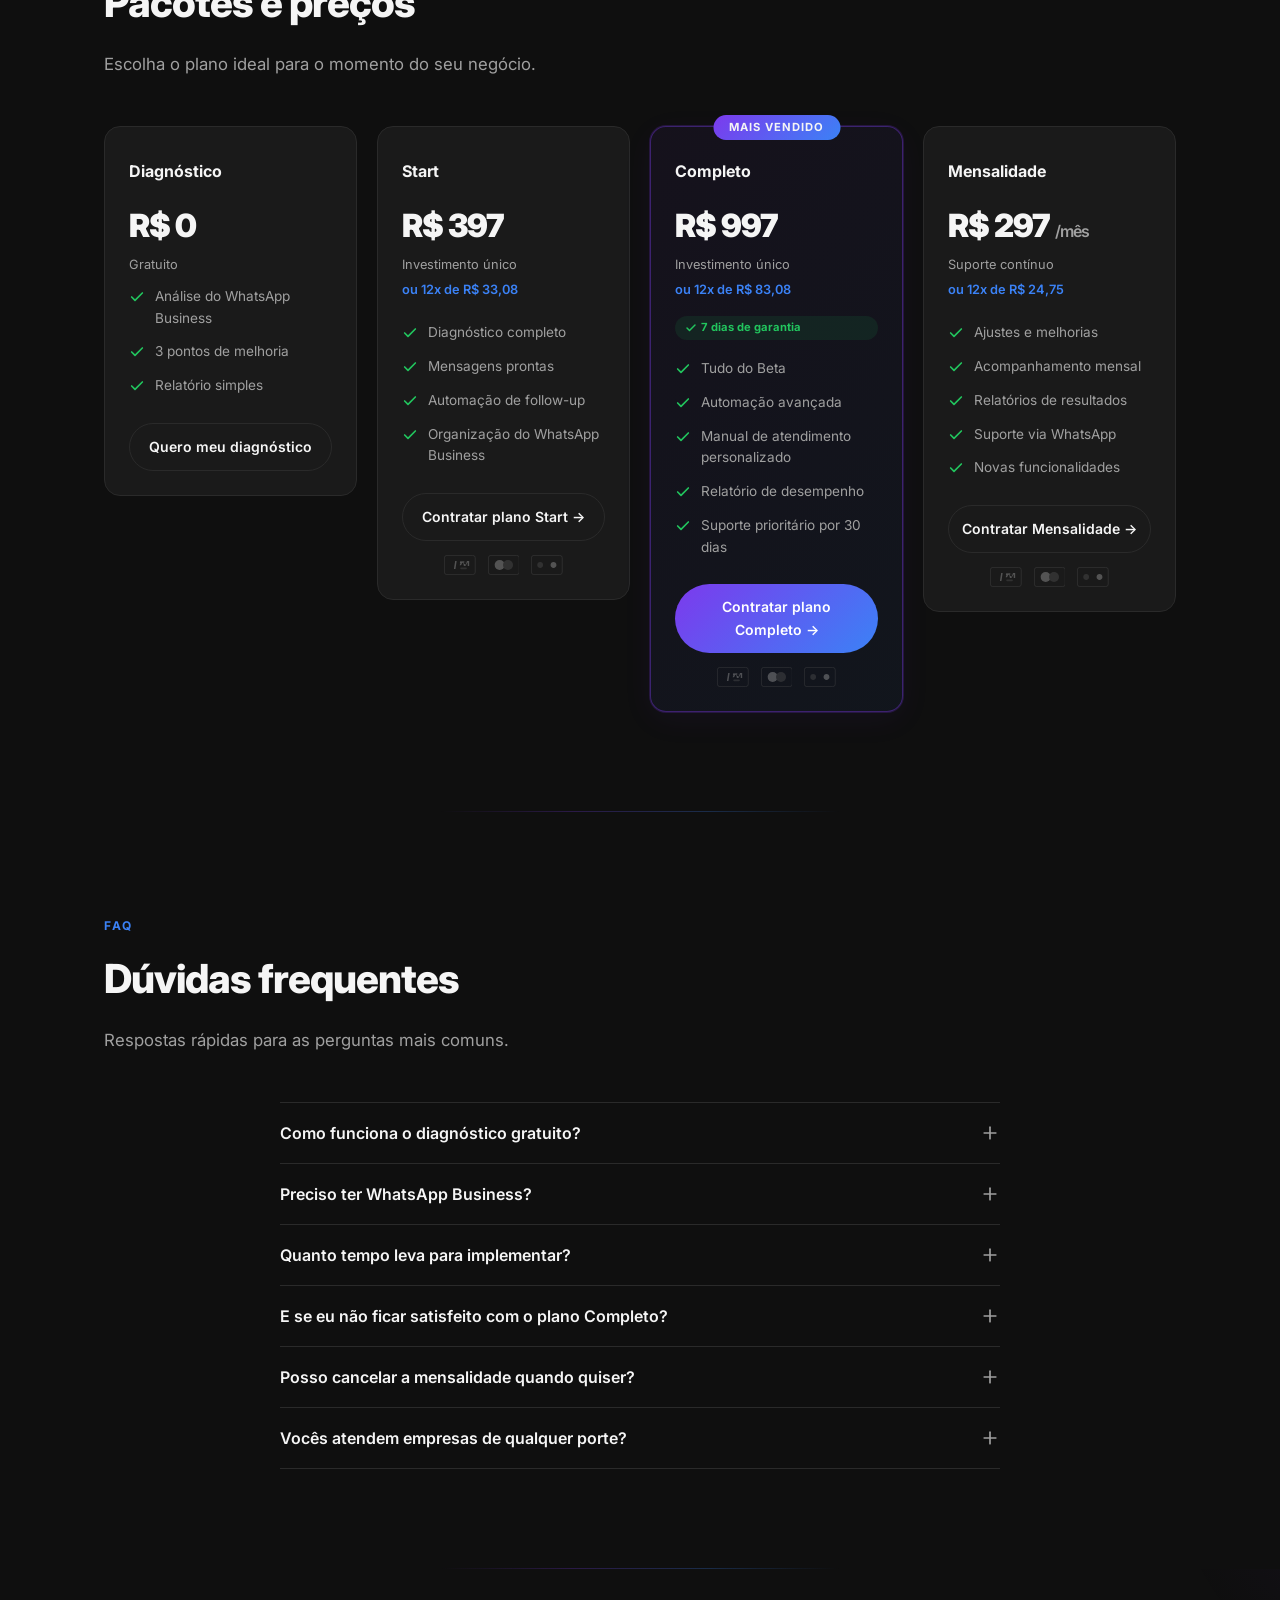
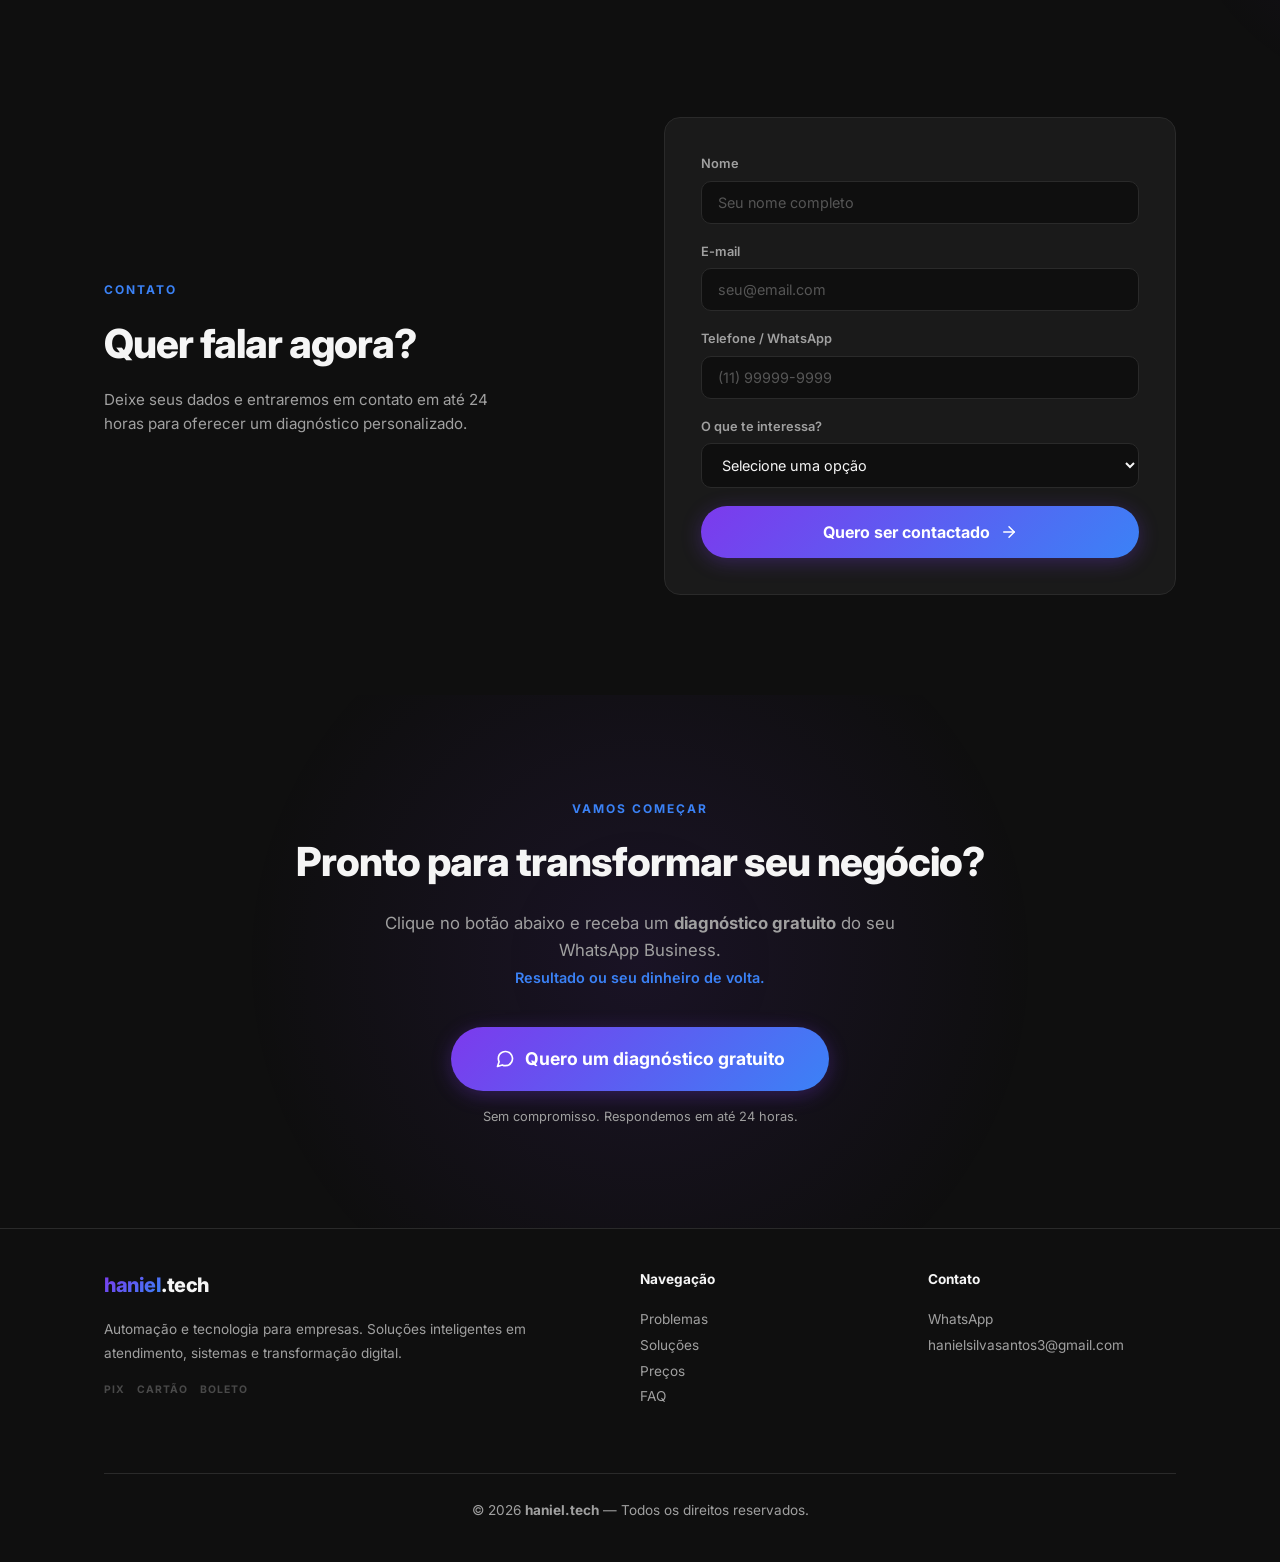
==== commit 7de0dc43: "rename Beta → Start (file + all references)" ====
--- a/index.html
+++ b/index.html
@@ -222,7 +222,7 @@
         </div>
 
         <div class="pricing-card reveal">
-          <h3>Beta</h3>
+          <h3>Start</h3>
           <div class="price">R$ 397</div>
           <div class="price-sub">Investimento único</div>
           <div class="pricing-installments">ou 12x de R$ 33,08</div>
@@ -232,7 +232,7 @@
             <li><svg viewBox="0 0 24 24" aria-hidden="true"><polyline points="20 6 9 17 4 12"/></svg>Automação de follow-up</li>
             <li><svg viewBox="0 0 24 24" aria-hidden="true"><polyline points="20 6 9 17 4 12"/></svg>Organização do WhatsApp Business</li>
           </ul>
-          <a href="/beta.html" target="_blank" rel="noopener" class="btn-pricing">Contratar plano Beta →</a>
+          <a href="/start.html" target="_blank" rel="noopener" class="btn-pricing">Contratar plano Start →</a>
           <div class="payment-methods" aria-hidden="true">
             <svg viewBox="0 0 38 24" xmlns="http://www.w3.org/2000/svg"><rect x=".5" y=".5" width="37" height="23" rx="3" fill="none" stroke="#555"/><path d="M15.2 7.3l-1.5 9.4h-1.8l1.5-9.4h1.8zM21.2 11c0-1.2.8-1.8 1.4-1.8h1V7.4h-1c-.5 0-1 .2-1.3.6l-.1-.6h-1.6c-.2.8-.6 2.2-.6 2.2v.1h.1s.6 0 .6.2c0 .2-.2.8-.5 1.3l-.4 1h1.7l.7-1.4-.1-1.2zm2.4-1.6c.2-.4.5-.7.8-.9.3-.2.6-.3 1-.3v2.6h-.7c-.6 0-1.1-1.4-1.1-1.4zm5.2-2.1h-1.2l-1.8 4.9-.6-3c-.1-.5-.5-1-1.1-1h-.1l-1.7.2.1.3h.1c.3.1.5.4.6.8l.8 3.8h1.8l2.8-4.5v4.5h1.7V7.3h-1.4z" fill="#aaa"/><rect x="19.5" y="15" width="8" height="2" rx="1" fill="#555"/></svg>
             <svg viewBox="0 0 38 24" xmlns="http://www.w3.org/2000/svg"><rect x=".5" y=".5" width="37" height="23" rx="3" fill="none" stroke="#555"/><circle cx="14" cy="12" r="6" fill="#aaa"/><circle cx="24" cy="12" r="6" fill="#555"/></svg>
@@ -381,7 +381,7 @@
               <select id="formInteresse" name="interesse">
                 <option value="">Selecione uma opção</option>
                 <option value="diagnostico">Diagnóstico gratuito</option>
-                <option value="beta">Plano Beta (R$ 397)</option>
+                <option value="start">Plano Start (R$ 397)</option>
                 <option value="completo">Plano Completo (R$ 997)</option>
                 <option value="mensalidade">Mensalidade (R$ 297/mês)</option>
                 <option value="outro">Outro</option>
@@ -495,7 +495,7 @@
       "name": "Planos haniel.tech",
       "itemListElement": [
         { "@type": "Offer", "name": "Diagnóstico", "price": "0", "priceCurrency": "BRL" },
-        { "@type": "Offer", "name": "Plano Beta", "price": "397", "priceCurrency": "BRL" },
+        { "@type": "Offer", "name": "Plano Start", "price": "397", "priceCurrency": "BRL" },
         { "@type": "Offer", "name": "Plano Completo", "price": "997", "priceCurrency": "BRL" },
         { "@type": "Offer", "name": "Mensalidade", "price": "297", "priceCurrency": "BRL" }
       ]
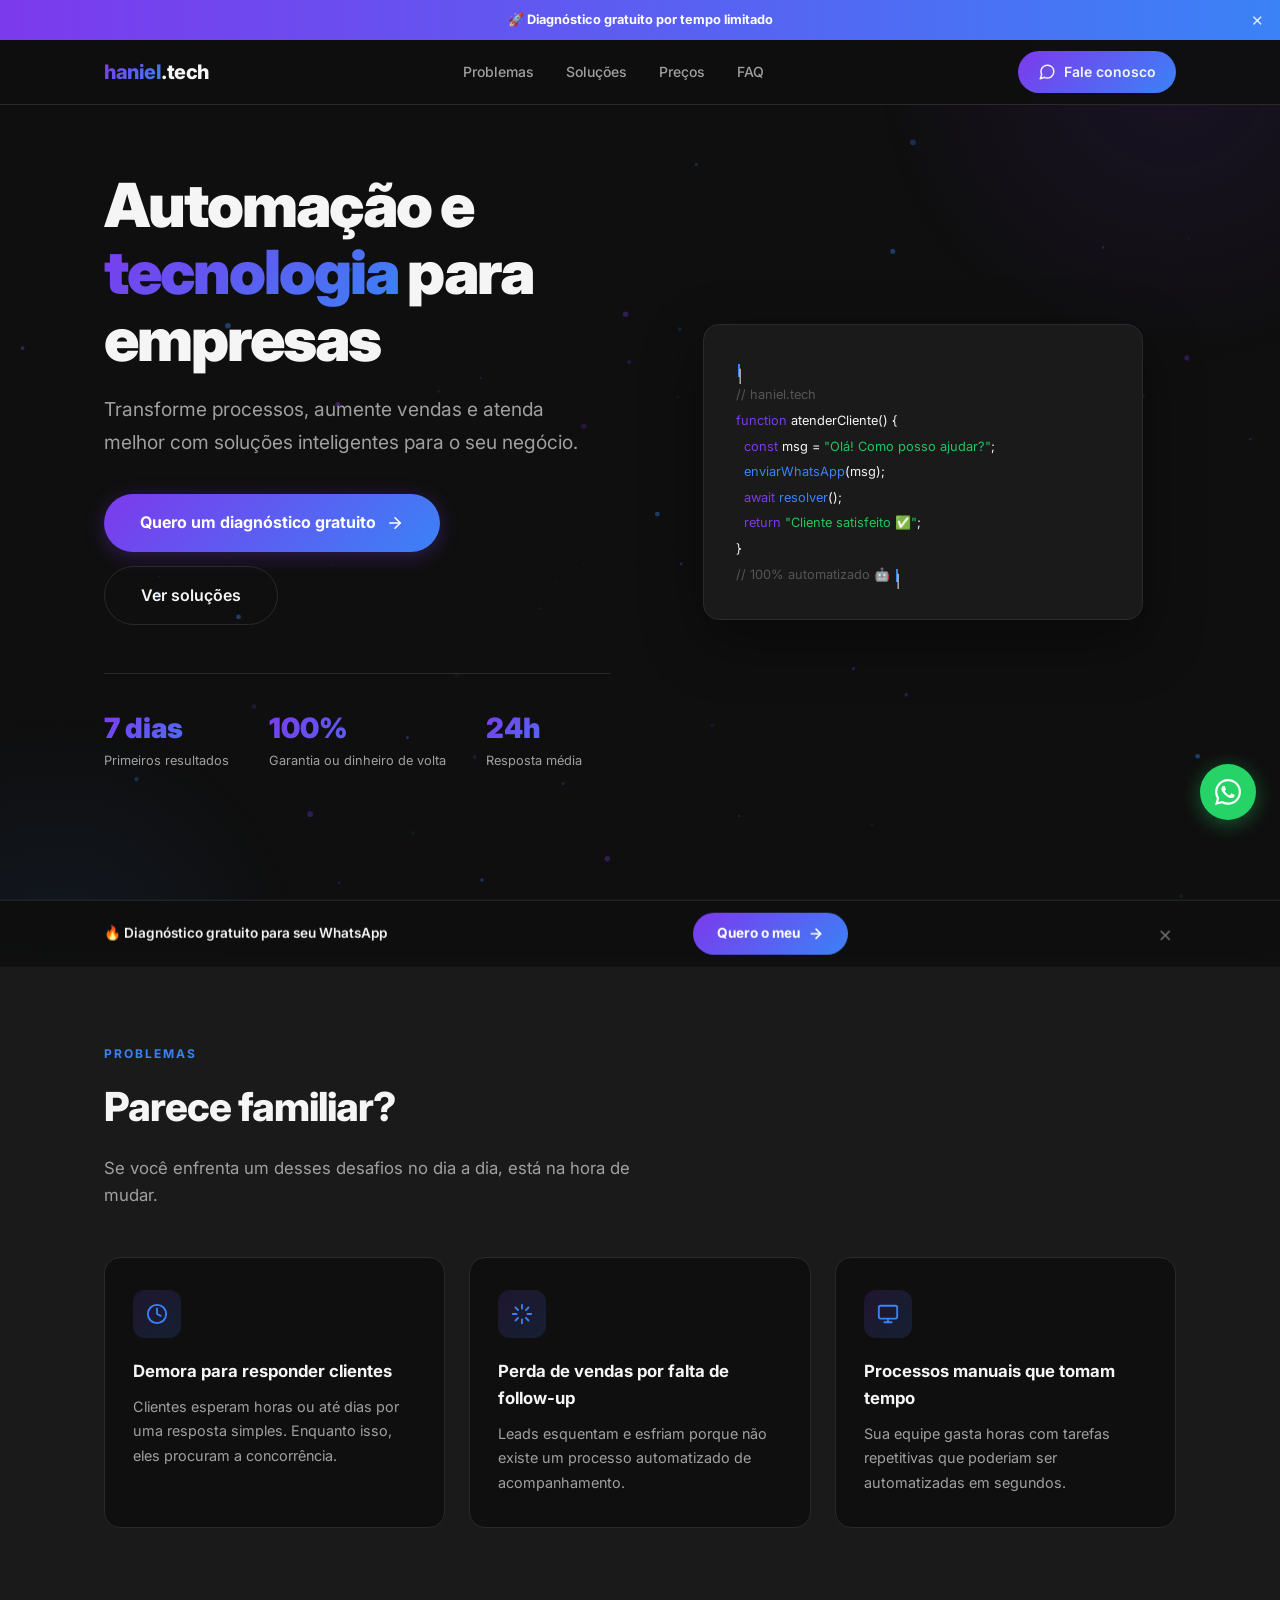
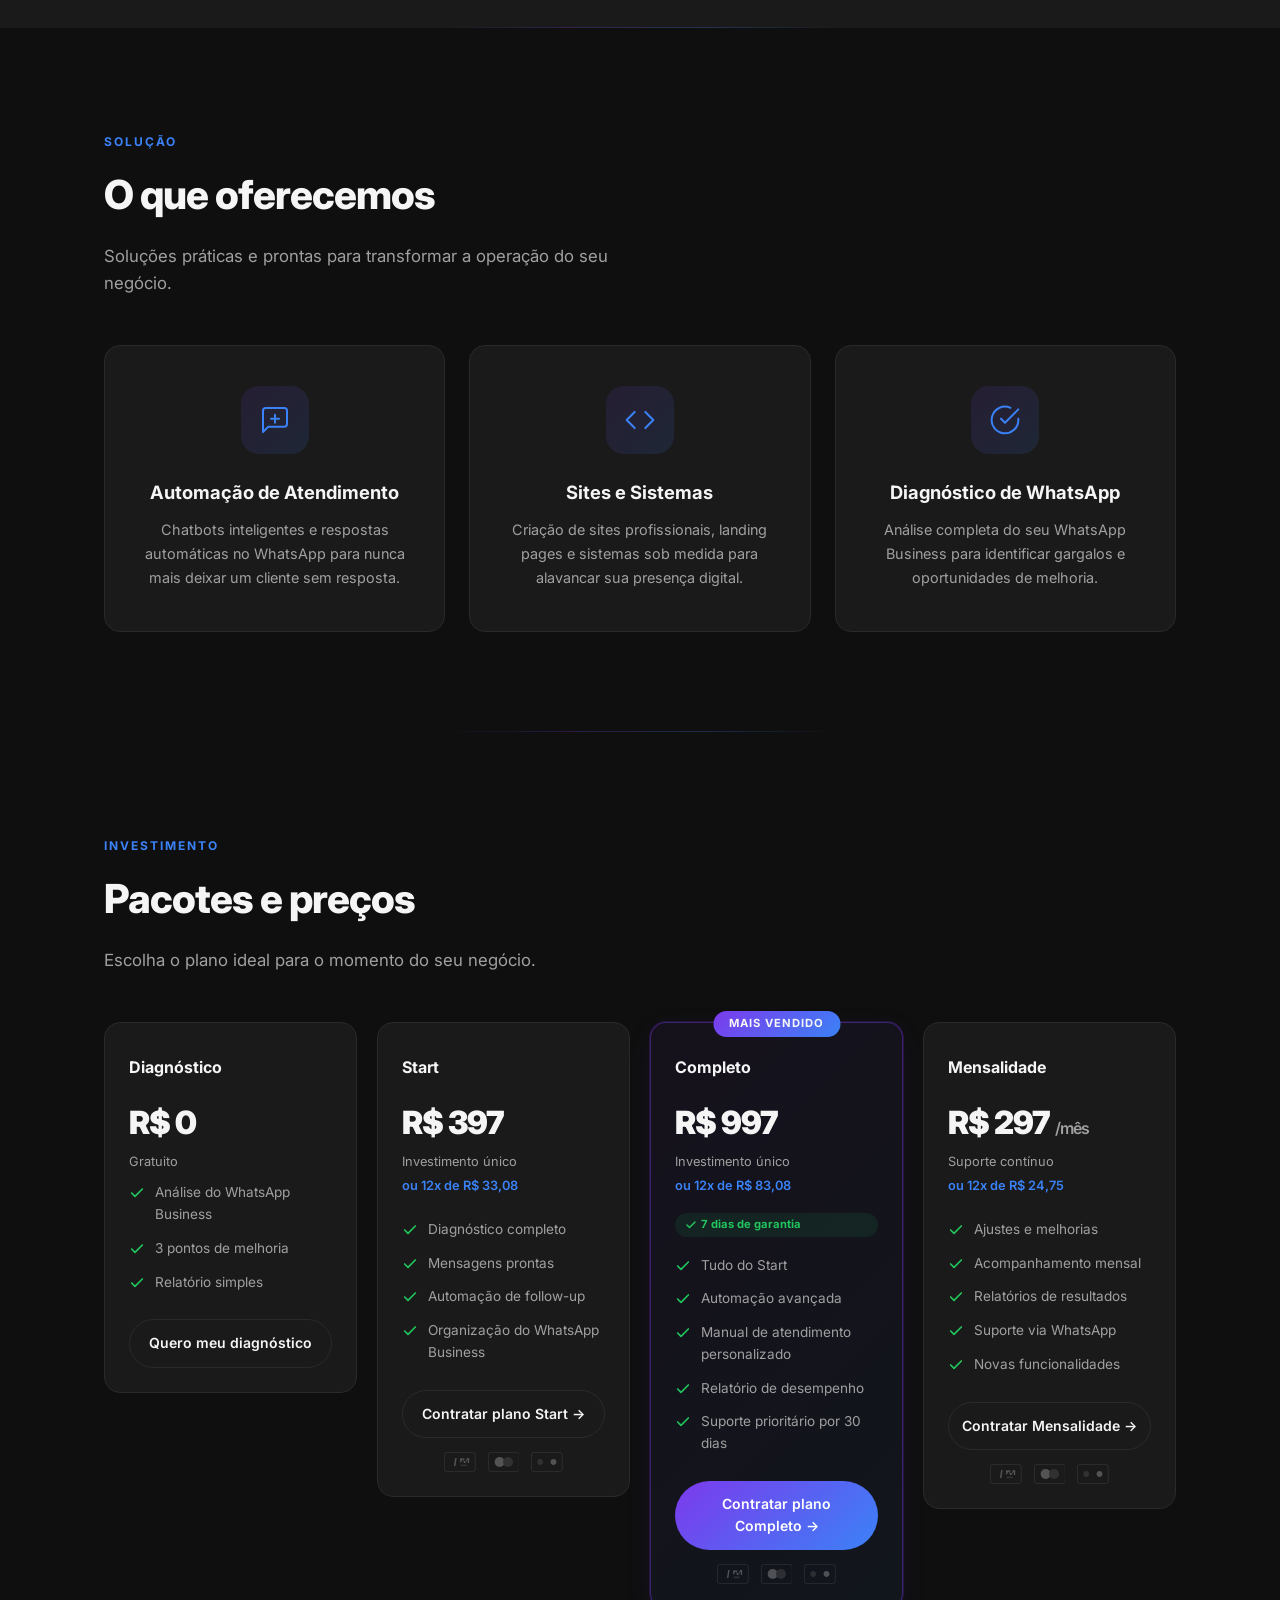
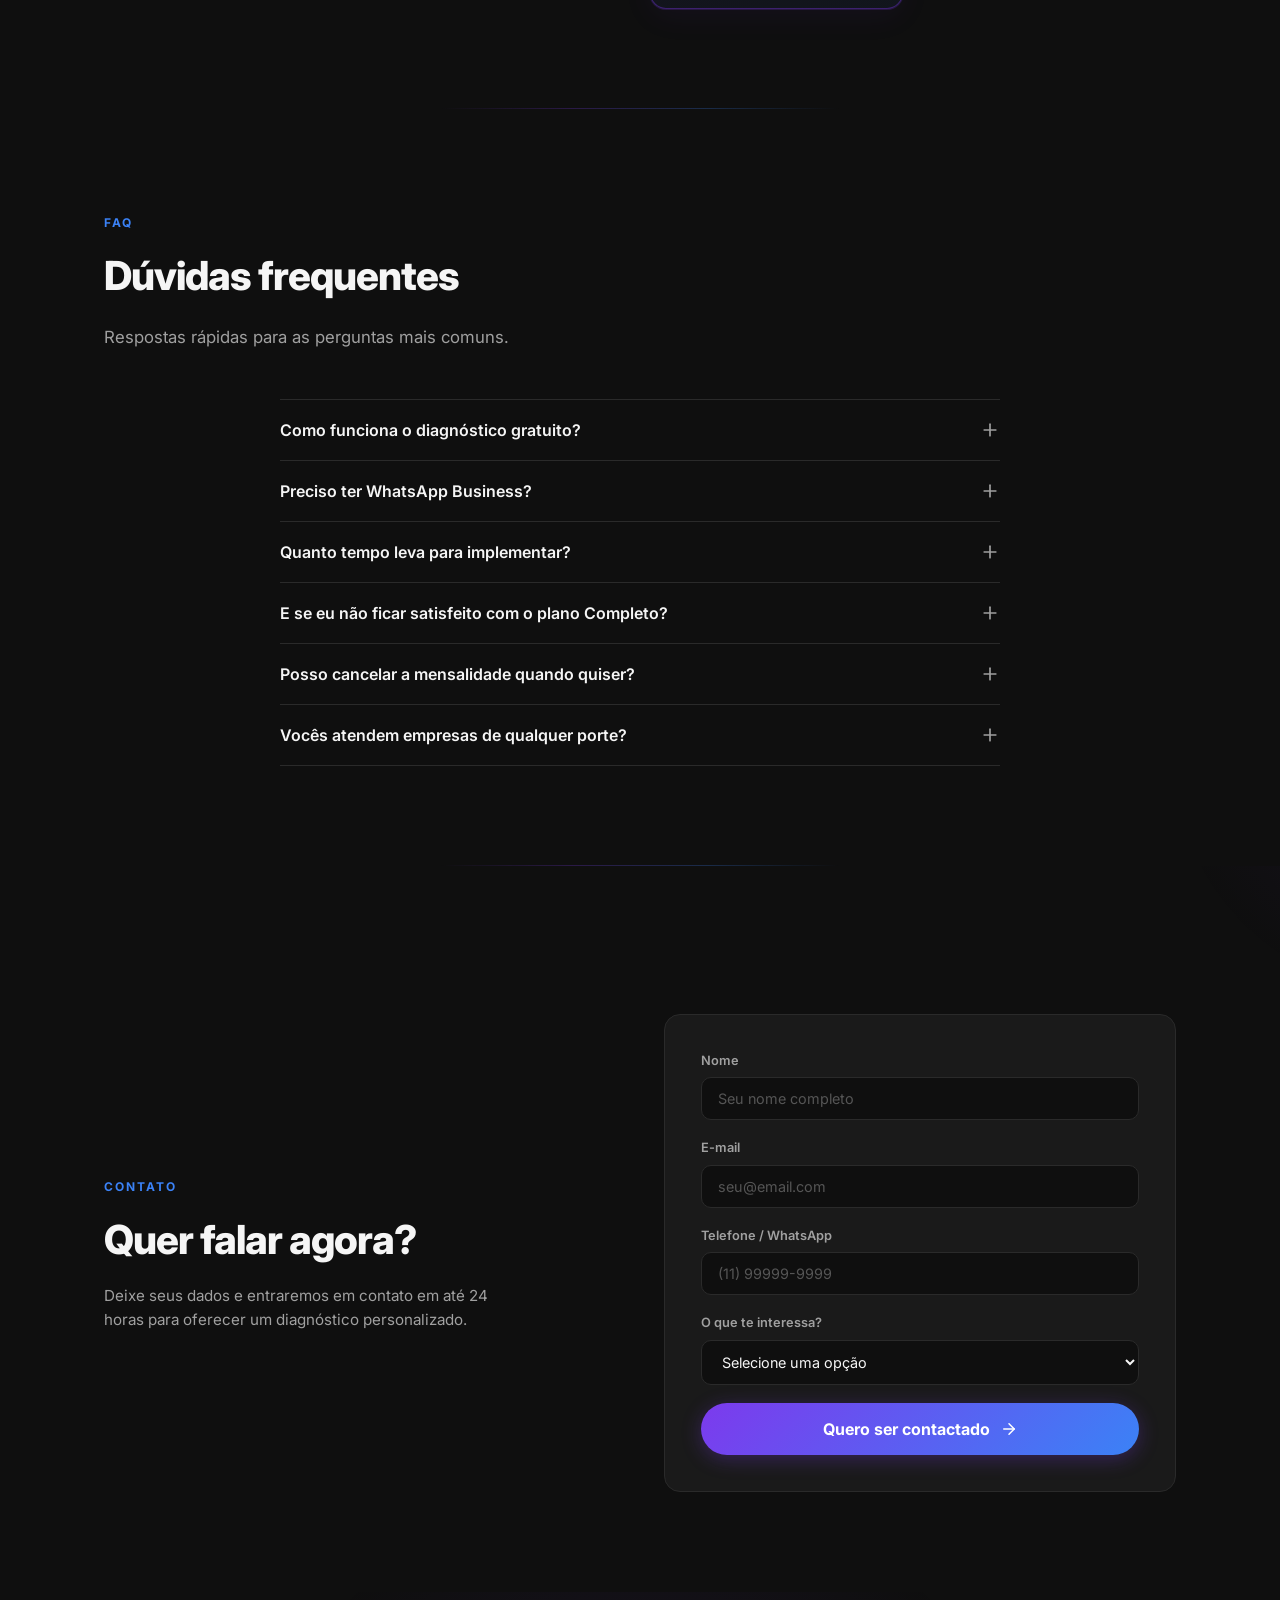
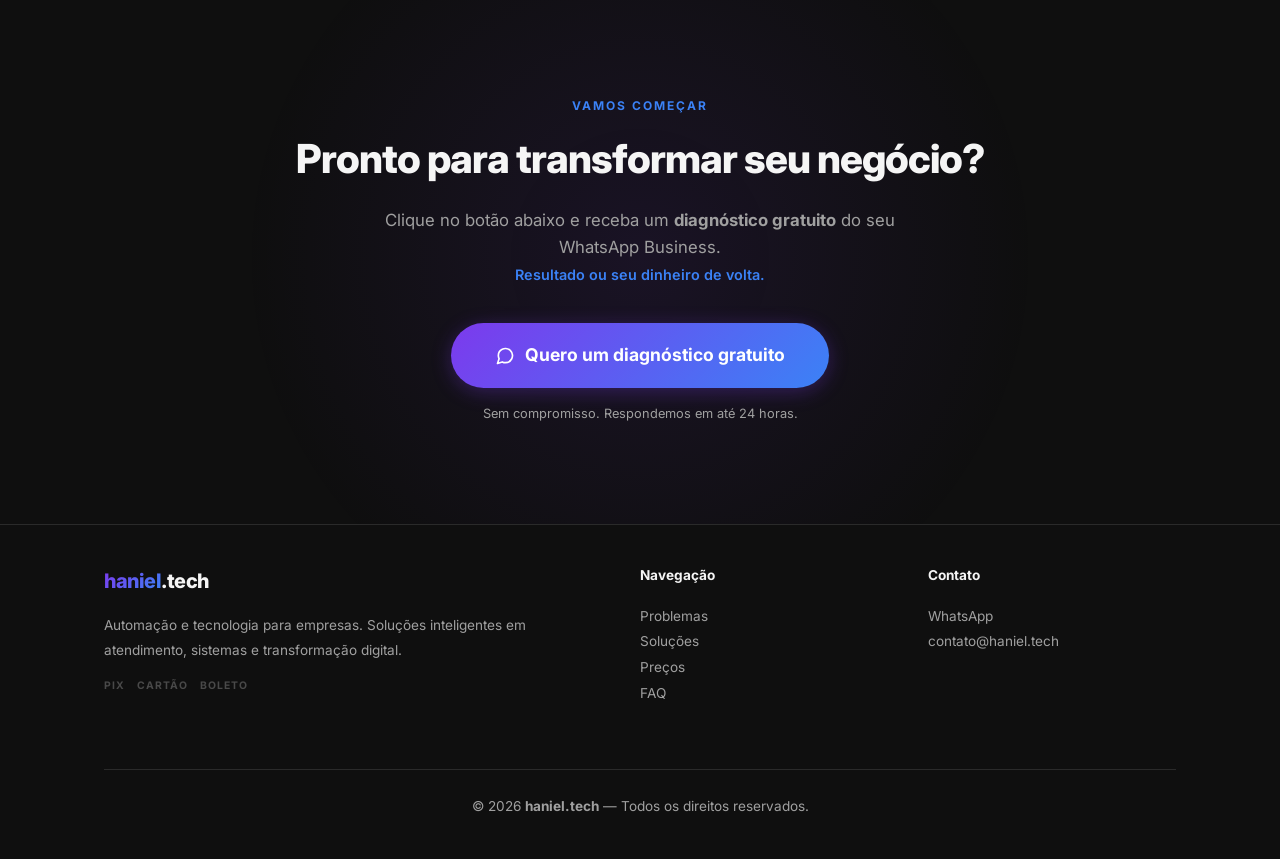
==== commit 3d21a8e5: "Atualiza hero stats, remove depoimentos, corrige 'Tudo do Beta' para 'Tudo do Start' e troca email p" ====
--- a/index.html
+++ b/index.html
@@ -38,7 +38,7 @@
         <ul class="nav-links" id="navLinks">
           <li><a href="#problema">Problemas</a></li>
           <li><a href="#solucao">Soluções</a></li>
-          <li><a href="#depoimentos">Depoimentos</a></li>
+
           <li><a href="#precos">Preços</a></li>
           <li><a href="#faq">FAQ</a></li>
         </ul>
@@ -73,12 +73,12 @@
           </div>
           <div class="hero-stats">
             <div class="hero-stat">
-              <h4>+50</h4>
-              <p>Projetos entregues</p>
+              <h4>7 dias</h4>
+              <p>Primeiros resultados</p>
             </div>
             <div class="hero-stat">
-              <h4>98%</h4>
-              <p>Satisfação</p>
+              <h4>100%</h4>
+              <p>Garantia ou dinheiro de volta</p>
             </div>
             <div class="hero-stat">
               <h4>24h</h4>
@@ -157,51 +157,7 @@
     </div>
   </section>
 
-  <section id="depoimentos" aria-labelledby="depoimentos-title">
-    <div class="container">
-      <span class="section-tag">Depoimentos</span>
-      <h2 id="depoimentos-title" class="section-title">Quem já usou recomenda</h2>
-      <p class="section-desc">Veja os resultados que nossos clientes alcançaram com a haniel.tech.</p>
-      <div class="testimonial-grid">
-        <div class="testimonial-card reveal">
-          <div class="quote" aria-hidden="true">"</div>
-          <span class="testimonial-result">Vendas +35%</span>
-          <blockquote>Antes: 3h para responder um cliente.<br>Depois: respostas em 15s com automação.</blockquote>
-          <div class="testimonial-author">
-            <div class="testimonial-avatar">CM</div>
-            <div>
-              <strong>Carlos M.</strong>
-              <span>Loja de Conveniência</span>
-            </div>
-          </div>
-        </div>
-        <div class="testimonial-card reveal">
-          <div class="quote" aria-hidden="true">"</div>
-          <span class="testimonial-result">Follow-up 100% automático</span>
-          <blockquote>Antes: 20 leads perdidos por mês.<br>Depois: todo lead recebe acompanhamento.</blockquote>
-          <div class="testimonial-author">
-            <div class="testimonial-avatar">AR</div>
-            <div>
-              <strong>Ana R.</strong>
-              <span>E-commerce de Moda</span>
-            </div>
-          </div>
-        </div>
-        <div class="testimonial-card reveal">
-          <div class="quote" aria-hidden="true">"</div>
-          <span class="testimonial-result">Equipe alinhada</span>
-          <blockquote>Antes: cada atendente falava de um jeito.<br>Depois: manual padrão seguido por todos.</blockquote>
-          <div class="testimonial-author">
-            <div class="testimonial-avatar">FL</div>
-            <div>
-              <strong>Felipe L.</strong>
-              <span>Clínica Odontológica</span>
-            </div>
-          </div>
-        </div>
-      </div>
-    </div>
-  </section>
+
 
   <section id="precos" aria-labelledby="precos-title">
     <div class="container">
@@ -251,7 +207,7 @@
             7 dias de garantia
           </span>
           <ul>
-            <li><svg viewBox="0 0 24 24" aria-hidden="true"><polyline points="20 6 9 17 4 12"/></svg>Tudo do Beta</li>
+            <li><svg viewBox="0 0 24 24" aria-hidden="true"><polyline points="20 6 9 17 4 12"/></svg>Tudo do Start</li>
             <li><svg viewBox="0 0 24 24" aria-hidden="true"><polyline points="20 6 9 17 4 12"/></svg>Automação avançada</li>
             <li><svg viewBox="0 0 24 24" aria-hidden="true"><polyline points="20 6 9 17 4 12"/></svg>Manual de atendimento personalizado</li>
             <li><svg viewBox="0 0 24 24" aria-hidden="true"><polyline points="20 6 9 17 4 12"/></svg>Relatório de desempenho</li>
@@ -460,7 +416,7 @@
         <h4>Contato</h4>
         <ul class="footer-links">
           <li><a href="https://wa.me/5511999999999" target="_blank" rel="noopener">WhatsApp</a></li>
-          <li><a href="mailto:hanielsilvasantos3@gmail.com">hanielsilvasantos3@gmail.com</a></li>
+          <li><a href="mailto:contato@haniel.tech">contato@haniel.tech</a></li>
         </ul>
       </div>
       <div class="footer-bottom">
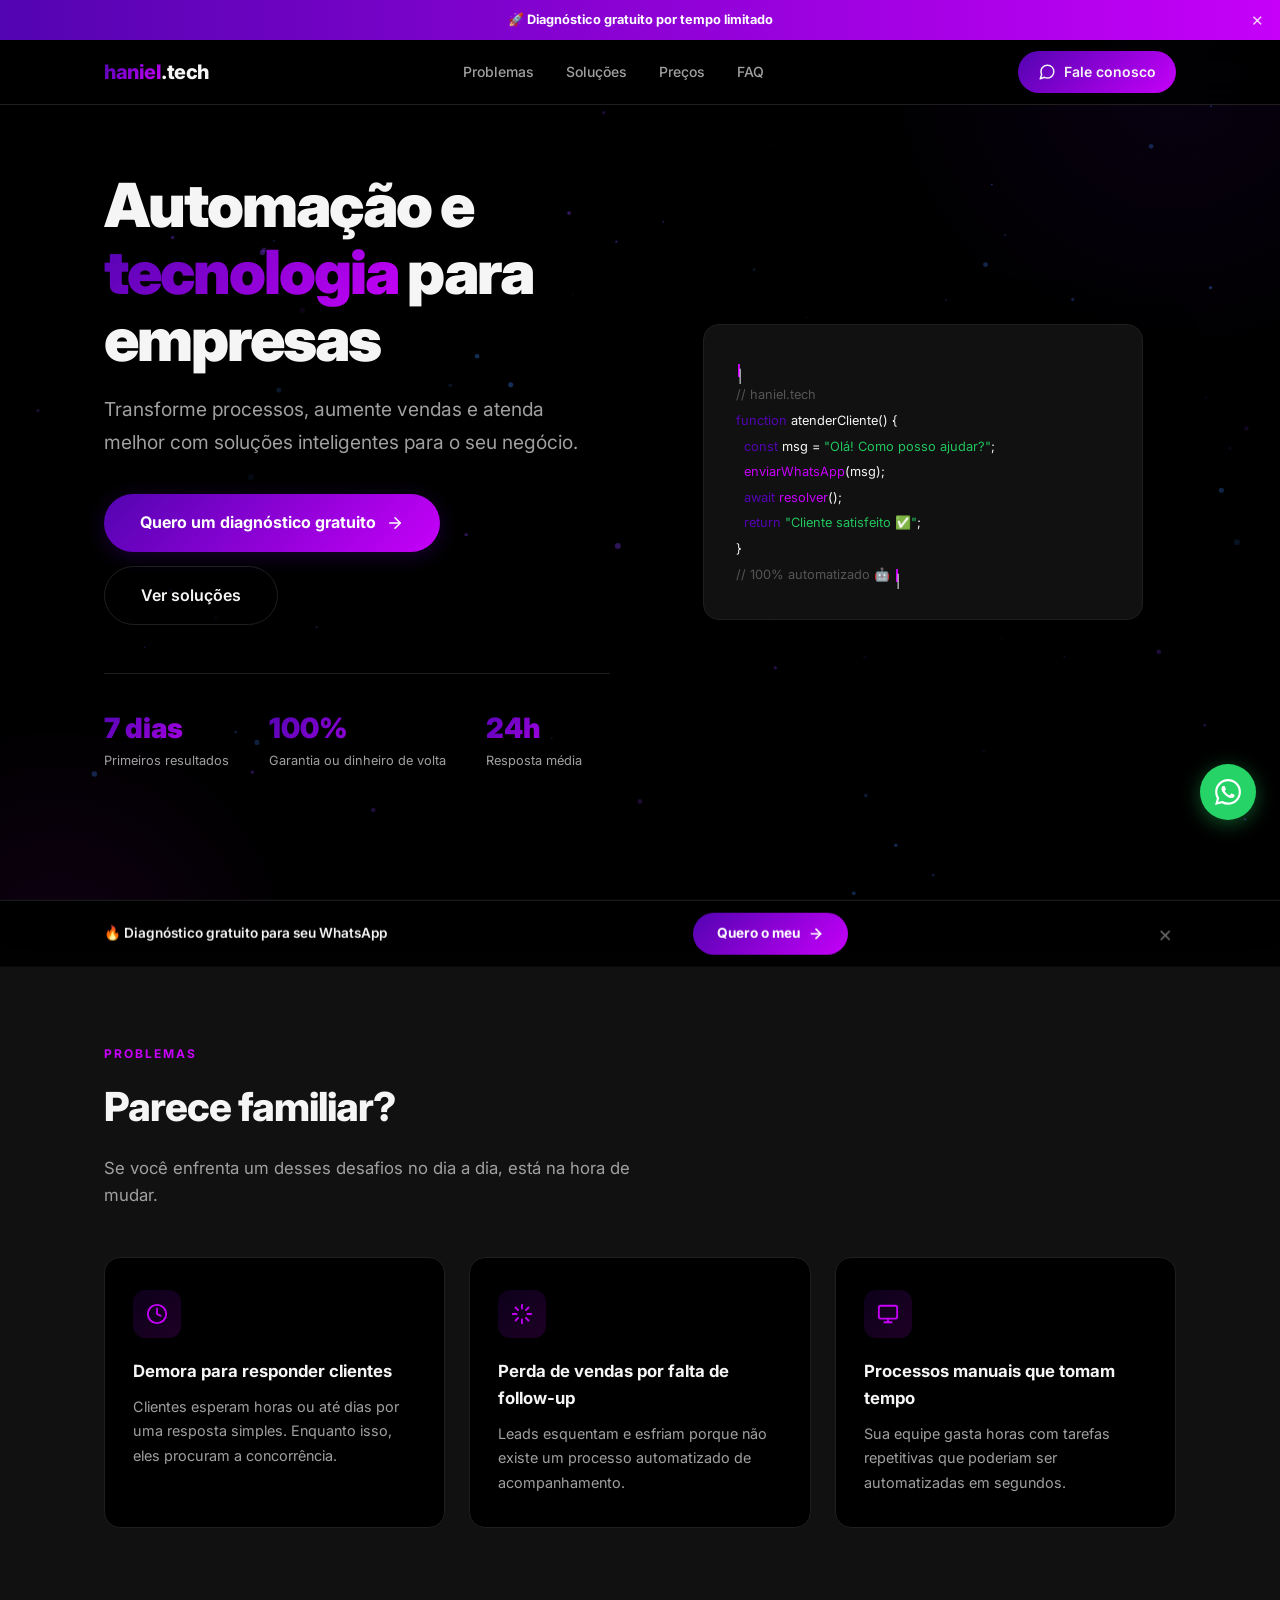
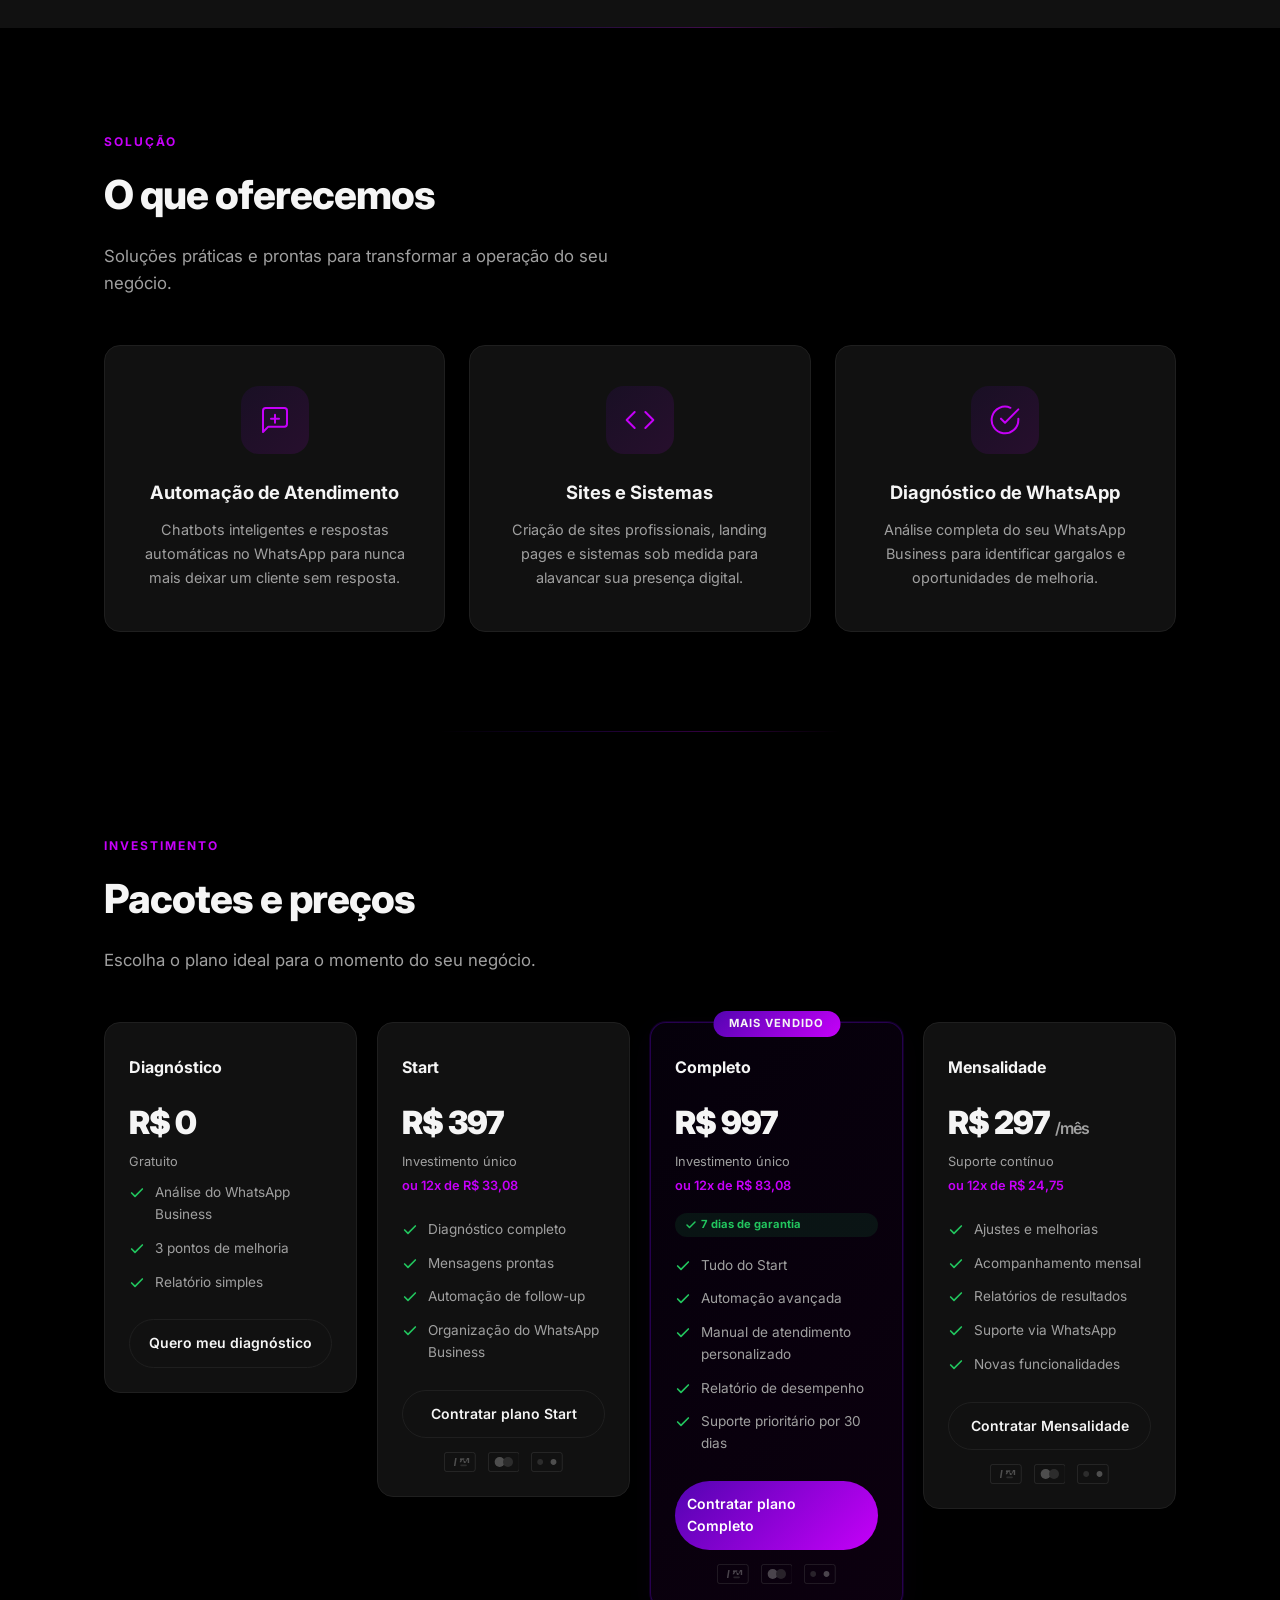
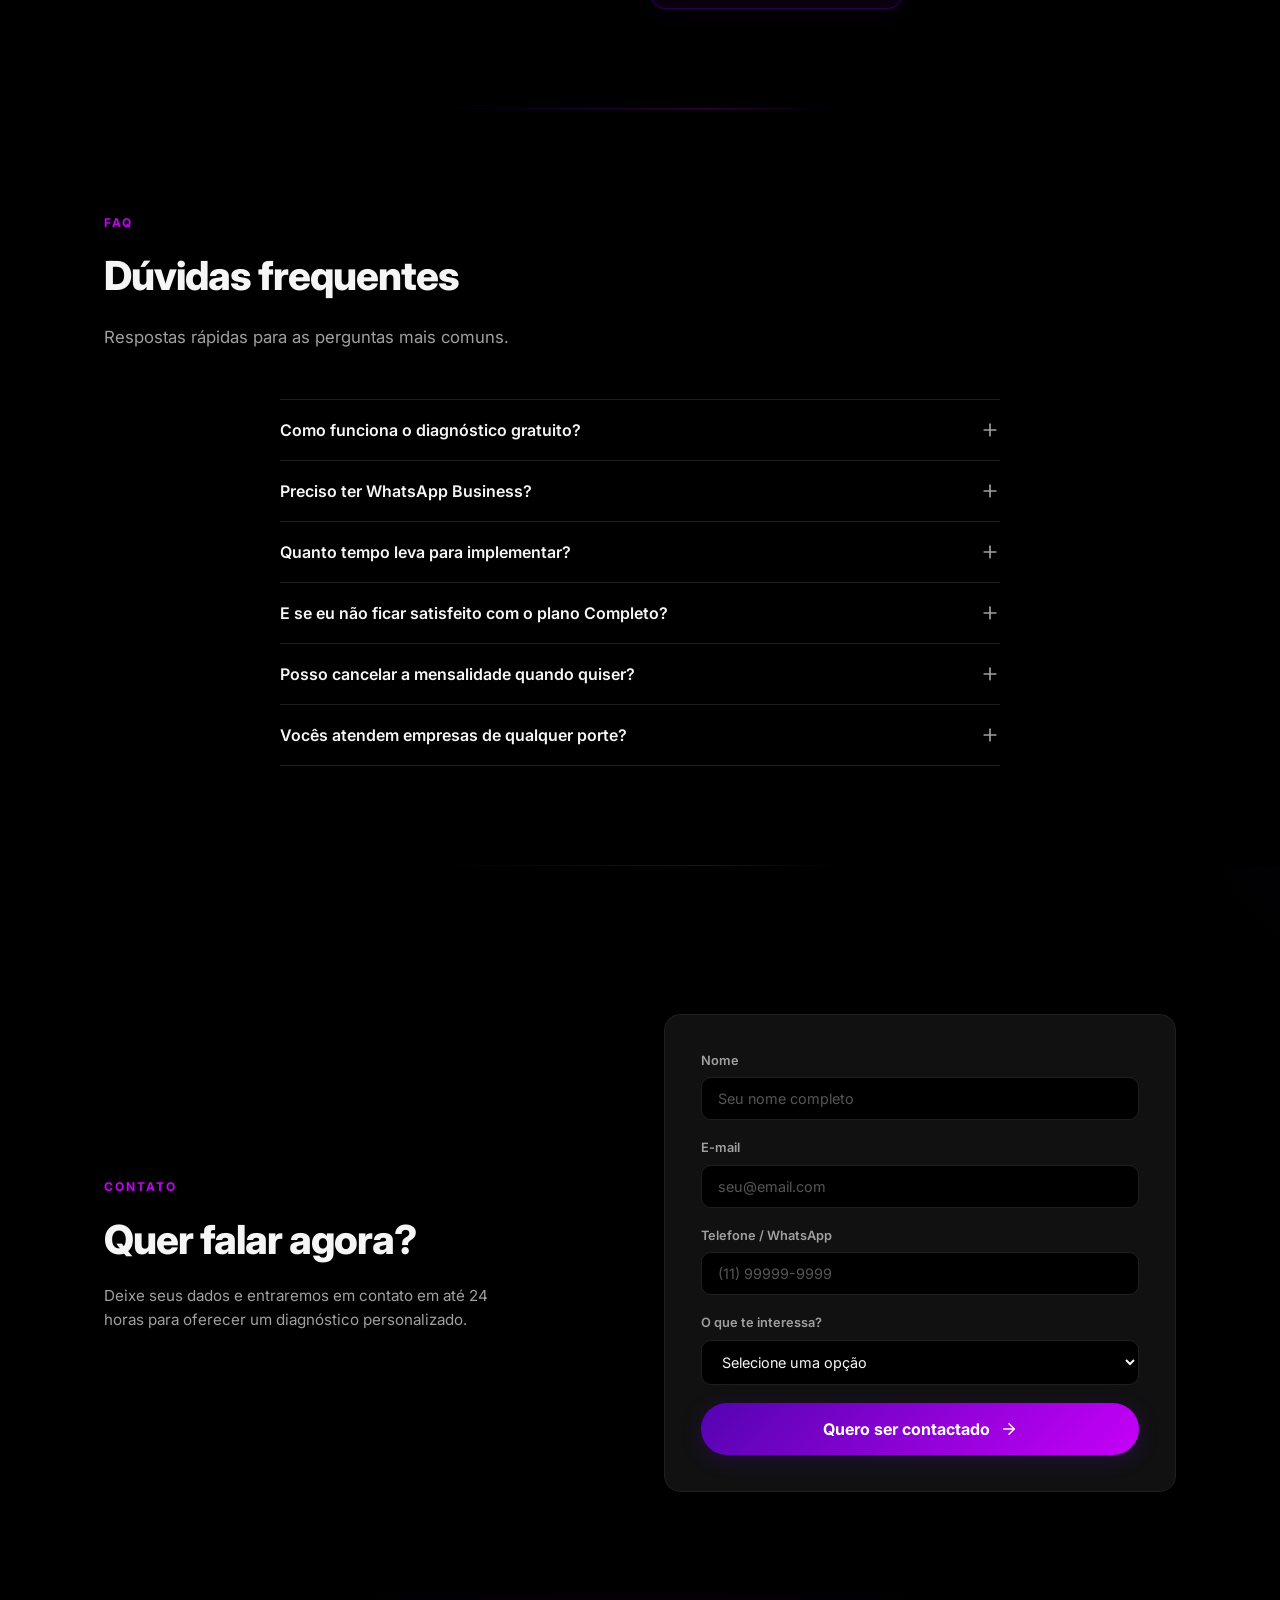
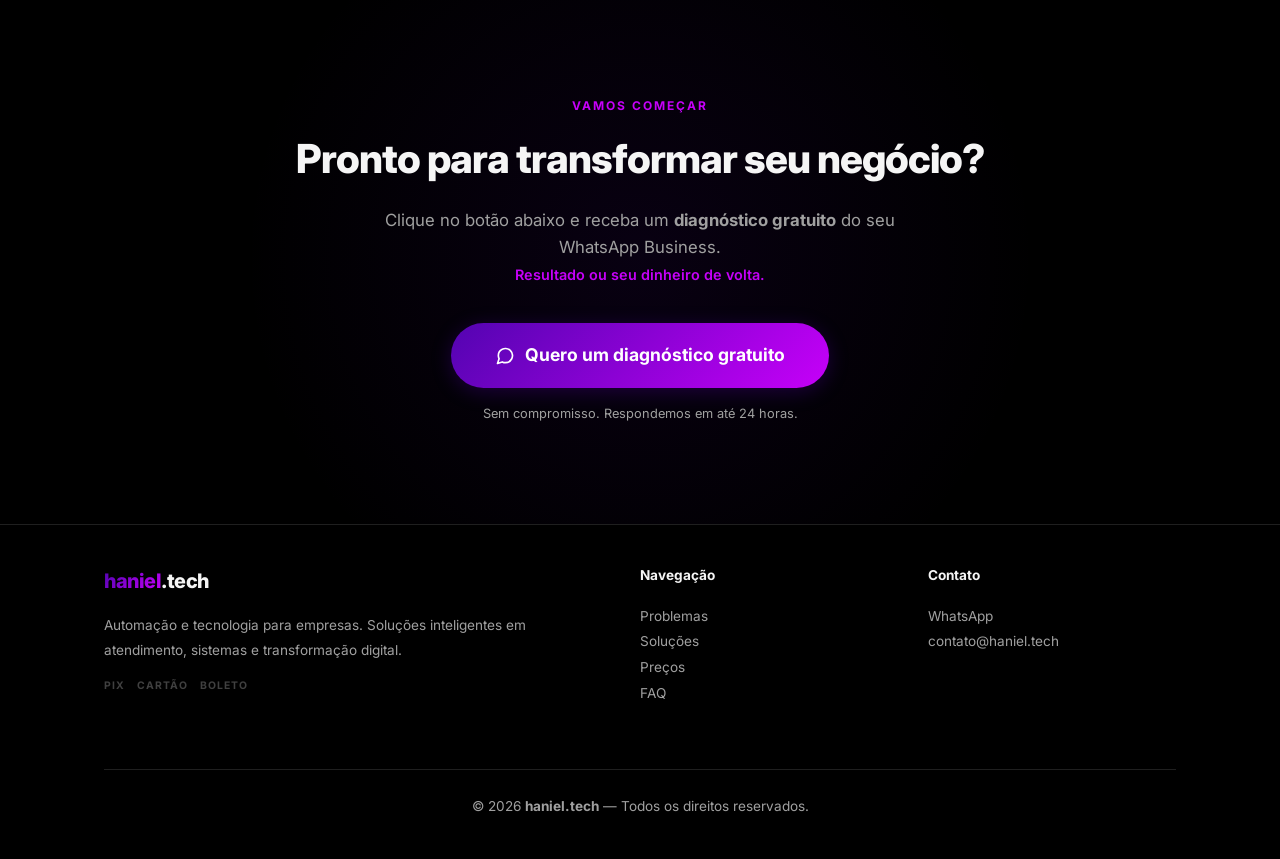
==== commit 40114498: "remove setas dos botões de planos" ====
--- a/index.html
+++ b/index.html
@@ -188,7 +188,7 @@
             <li><svg viewBox="0 0 24 24" aria-hidden="true"><polyline points="20 6 9 17 4 12"/></svg>Automação de follow-up</li>
             <li><svg viewBox="0 0 24 24" aria-hidden="true"><polyline points="20 6 9 17 4 12"/></svg>Organização do WhatsApp Business</li>
           </ul>
-          <a href="/start.html" target="_blank" rel="noopener" class="btn-pricing">Contratar plano Start →</a>
+          <a href="/start.html" target="_blank" rel="noopener" class="btn-pricing">Contratar plano Start</a>
           <div class="payment-methods" aria-hidden="true">
             <svg viewBox="0 0 38 24" xmlns="http://www.w3.org/2000/svg"><rect x=".5" y=".5" width="37" height="23" rx="3" fill="none" stroke="#555"/><path d="M15.2 7.3l-1.5 9.4h-1.8l1.5-9.4h1.8zM21.2 11c0-1.2.8-1.8 1.4-1.8h1V7.4h-1c-.5 0-1 .2-1.3.6l-.1-.6h-1.6c-.2.8-.6 2.2-.6 2.2v.1h.1s.6 0 .6.2c0 .2-.2.8-.5 1.3l-.4 1h1.7l.7-1.4-.1-1.2zm2.4-1.6c.2-.4.5-.7.8-.9.3-.2.6-.3 1-.3v2.6h-.7c-.6 0-1.1-1.4-1.1-1.4zm5.2-2.1h-1.2l-1.8 4.9-.6-3c-.1-.5-.5-1-1.1-1h-.1l-1.7.2.1.3h.1c.3.1.5.4.6.8l.8 3.8h1.8l2.8-4.5v4.5h1.7V7.3h-1.4z" fill="#aaa"/><rect x="19.5" y="15" width="8" height="2" rx="1" fill="#555"/></svg>
             <svg viewBox="0 0 38 24" xmlns="http://www.w3.org/2000/svg"><rect x=".5" y=".5" width="37" height="23" rx="3" fill="none" stroke="#555"/><circle cx="14" cy="12" r="6" fill="#aaa"/><circle cx="24" cy="12" r="6" fill="#555"/></svg>
@@ -213,7 +213,7 @@
             <li><svg viewBox="0 0 24 24" aria-hidden="true"><polyline points="20 6 9 17 4 12"/></svg>Relatório de desempenho</li>
             <li><svg viewBox="0 0 24 24" aria-hidden="true"><polyline points="20 6 9 17 4 12"/></svg>Suporte prioritário por 30 dias</li>
           </ul>
-          <a href="/completo.html" target="_blank" rel="noopener" class="btn-pricing">Contratar plano Completo →</a>
+          <a href="/completo.html" target="_blank" rel="noopener" class="btn-pricing">Contratar plano Completo</a>
           <div class="payment-methods" aria-hidden="true">
             <svg viewBox="0 0 38 24" xmlns="http://www.w3.org/2000/svg"><rect x=".5" y=".5" width="37" height="23" rx="3" fill="none" stroke="#555"/><path d="M15.2 7.3l-1.5 9.4h-1.8l1.5-9.4h1.8zM21.2 11c0-1.2.8-1.8 1.4-1.8h1V7.4h-1c-.5 0-1 .2-1.3.6l-.1-.6h-1.6c-.2.8-.6 2.2-.6 2.2v.1h.1s.6 0 .6.2c0 .2-.2.8-.5 1.3l-.4 1h1.7l.7-1.4-.1-1.2zm2.4-1.6c.2-.4.5-.7.8-.9.3-.2.6-.3 1-.3v2.6h-.7c-.6 0-1.1-1.4-1.1-1.4zm5.2-2.1h-1.2l-1.8 4.9-.6-3c-.1-.5-.5-1-1.1-1h-.1l-1.7.2.1.3h.1c.3.1.5.4.6.8l.8 3.8h1.8l2.8-4.5v4.5h1.7V7.3h-1.4z" fill="#aaa"/><rect x="19.5" y="15" width="8" height="2" rx="1" fill="#555"/></svg>
             <svg viewBox="0 0 38 24" xmlns="http://www.w3.org/2000/svg"><rect x=".5" y=".5" width="37" height="23" rx="3" fill="none" stroke="#555"/><circle cx="14" cy="12" r="6" fill="#aaa"/><circle cx="24" cy="12" r="6" fill="#555"/></svg>
@@ -233,7 +233,7 @@
             <li><svg viewBox="0 0 24 24" aria-hidden="true"><polyline points="20 6 9 17 4 12"/></svg>Suporte via WhatsApp</li>
             <li><svg viewBox="0 0 24 24" aria-hidden="true"><polyline points="20 6 9 17 4 12"/></svg>Novas funcionalidades</li>
           </ul>
-          <a href="/mensalidade.html" target="_blank" rel="noopener" class="btn-pricing">Contratar Mensalidade →</a>
+          <a href="/mensalidade.html" target="_blank" rel="noopener" class="btn-pricing">Contratar Mensalidade</a>
           <div class="payment-methods" aria-hidden="true">
             <svg viewBox="0 0 38 24" xmlns="http://www.w3.org/2000/svg"><rect x=".5" y=".5" width="37" height="23" rx="3" fill="none" stroke="#555"/><path d="M15.2 7.3l-1.5 9.4h-1.8l1.5-9.4h1.8zM21.2 11c0-1.2.8-1.8 1.4-1.8h1V7.4h-1c-.5 0-1 .2-1.3.6l-.1-.6h-1.6c-.2.8-.6 2.2-.6 2.2v.1h.1s.6 0 .6.2c0 .2-.2.8-.5 1.3l-.4 1h1.7l.7-1.4-.1-1.2zm2.4-1.6c.2-.4.5-.7.8-.9.3-.2.6-.3 1-.3v2.6h-.7c-.6 0-1.1-1.4-1.1-1.4zm5.2-2.1h-1.2l-1.8 4.9-.6-3c-.1-.5-.5-1-1.1-1h-.1l-1.7.2.1.3h.1c.3.1.5.4.6.8l.8 3.8h1.8l2.8-4.5v4.5h1.7V7.3h-1.4z" fill="#aaa"/><rect x="19.5" y="15" width="8" height="2" rx="1" fill="#555"/></svg>
             <svg viewBox="0 0 38 24" xmlns="http://www.w3.org/2000/svg"><rect x=".5" y=".5" width="37" height="23" rx="3" fill="none" stroke="#555"/><circle cx="14" cy="12" r="6" fill="#aaa"/><circle cx="24" cy="12" r="6" fill="#555"/></svg>
--- a/css/style.css
+++ b/css/style.css
@@ -5,14 +5,14 @@
 }
 
 :root {
-  --bg: #0f0f0f;
-  --surface: #1a1a1a;
-  --surface-hover: #222;
-  --border: #2a2a2a;
+  --bg: #000000;
+  --surface: #111111;
+  --surface-hover: #1a1a1a;
+  --border: #1f1f1f;
   --text: #f5f5f5;
   --text-muted: #a0a0a0;
-  --gradient-1: #7C3AED;
-  --gradient-2: #3B82F6;
+  --gradient-1: #5304b1;
+  --gradient-2: #c600f9;
   --radius: 16px;
   --radius-sm: 10px;
   --transition: 0.3s cubic-bezier(0.4, 0, 0.2, 1);
@@ -48,7 +48,7 @@
 }
 
 ::selection {
-  background: rgba(124, 58, 237, 0.4);
+  background: rgba(83, 4, 177, 0.4);
   color: #fff;
 }
 
@@ -118,7 +118,7 @@
   left: 0;
   right: 0;
   z-index: 100;
-  background: rgba(15, 15, 15, 0.85);
+  background: rgba(0, 0, 0, 0.85);
   backdrop-filter: blur(14px);
   -webkit-backdrop-filter: blur(14px);
   border-bottom: 1px solid var(--border);
@@ -139,7 +139,7 @@
 }
 
 .logo span {
-  color: #7C3AED;
+  color: #5304b1;
   background: linear-gradient(135deg, var(--gradient-1), var(--gradient-2));
   -webkit-background-clip: text;
   -webkit-text-fill-color: transparent;
@@ -221,7 +221,7 @@
   width: 70%;
   max-width: 400px;
   height: 1px;
-  background: linear-gradient(90deg, transparent, rgba(124, 58, 237, 0.25), rgba(59, 130, 246, 0.25), transparent);
+  background: linear-gradient(90deg, transparent, rgba(83, 4, 177, 0.25), rgba(198, 0, 249, 0.25), transparent);
   pointer-events: none;
 }
 
@@ -272,8 +272,8 @@
   position: absolute;
   inset: 0;
   background-image:
-    linear-gradient(45deg, rgba(124, 58, 237, 0.02) 1px, transparent 1px),
-    linear-gradient(-45deg, rgba(59, 130, 246, 0.02) 1px, transparent 1px);
+    linear-gradient(45deg, rgba(83, 4, 177, 0.02) 1px, transparent 1px),
+    linear-gradient(-45deg, rgba(198, 0, 249, 0.02) 1px, transparent 1px);
   background-size: 60px 60px;
   animation: gridPan 30s linear infinite;
   pointer-events: none;
@@ -288,7 +288,7 @@
   right: -15%;
   width: 600px;
   height: 600px;
-  background: radial-gradient(circle, rgba(124, 58, 237, 0.1), transparent 70%);
+  background: radial-gradient(circle, rgba(83, 4, 177, 0.1), transparent 70%);
   pointer-events: none;
   z-index: 0;
   animation: orbFloat 8s ease-in-out infinite;
@@ -300,7 +300,7 @@
   left: -15%;
   width: 500px;
   height: 500px;
-  background: radial-gradient(circle, rgba(59, 130, 246, 0.08), transparent 70%);
+  background: radial-gradient(circle, rgba(198, 0, 249, 0.08), transparent 70%);
   pointer-events: none;
   z-index: 0;
   animation: orbFloat 10s ease-in-out infinite reverse;
@@ -336,7 +336,7 @@
 }
 
 .hero-content h1 span {
-  color: #7C3AED;
+  color: #5304b1;
   background: linear-gradient(135deg, var(--gradient-1), var(--gradient-2));
   -webkit-background-clip: text;
   -webkit-text-fill-color: transparent;
@@ -362,7 +362,7 @@
 .hero-stat h4 {
   font-size: 1.75rem;
   font-weight: 900;
-  color: #3B82F6;
+  color: #c600f9;
   background: linear-gradient(135deg, var(--gradient-1), var(--gradient-2));
   -webkit-background-clip: text;
   -webkit-text-fill-color: transparent;
@@ -432,12 +432,12 @@
   font-family: inherit;
   cursor: pointer;
   transition: transform 0.2s, box-shadow 0.2s;
-  box-shadow: 0 4px 20px rgba(124, 58, 237, 0.3);
+  box-shadow: 0 4px 20px rgba(83, 4, 177, 0.3);
 }
 
 .btn-primary:hover {
   transform: translateY(-2px);
-  box-shadow: 0 8px 30px rgba(124, 58, 237, 0.45);
+  box-shadow: 0 8px 30px rgba(83, 4, 177, 0.45);
 }
 
 .btn-primary:active {
@@ -462,7 +462,7 @@
 
 .btn-secondary:hover {
   border-color: var(--gradient-1);
-  background: rgba(124, 58, 237, 0.06);
+  background: rgba(83, 4, 177, 0.06);
 }
 
 .hero-buttons {
@@ -504,13 +504,13 @@
 }
 
 .problem-card:hover::before { opacity: 1; }
-.problem-card:hover { transform: translateY(-6px); border-color: var(--surface-hover); box-shadow: 0 8px 32px rgba(124, 58, 237, 0.12); }
+.problem-card:hover { transform: translateY(-6px); border-color: var(--surface-hover); box-shadow: 0 8px 32px rgba(83, 4, 177, 0.12); }
 
 .problem-icon {
   width: 48px;
   height: 48px;
   border-radius: 12px;
-  background: linear-gradient(135deg, rgba(124, 58, 237, 0.15), rgba(59, 130, 246, 0.15));
+  background: linear-gradient(135deg, rgba(83, 4, 177, 0.15), rgba(198, 0, 249, 0.15));
   display: flex;
   align-items: center;
   justify-content: center;
@@ -550,14 +550,14 @@
 .solution-card:hover {
   transform: translateY(-6px);
   border-color: var(--gradient-1);
-  box-shadow: 0 12px 48px rgba(124, 58, 237, 0.15);
+  box-shadow: 0 12px 48px rgba(83, 4, 177, 0.15);
 }
 
 .solution-icon {
   width: 68px;
   height: 68px;
   border-radius: 18px;
-  background: linear-gradient(135deg, rgba(124, 58, 237, 0.12), rgba(59, 130, 246, 0.12));
+  background: linear-gradient(135deg, rgba(83, 4, 177, 0.12), rgba(198, 0, 249, 0.12));
   display: flex;
   align-items: center;
   justify-content: center;
@@ -602,13 +602,13 @@
 .testimonial-card:hover {
   transform: translateY(-4px);
   border-color: var(--surface-hover);
-  box-shadow: 0 8px 32px rgba(124, 58, 237, 0.1);
+  box-shadow: 0 8px 32px rgba(83, 4, 177, 0.1);
 }
 
 .testimonial-card .quote {
   font-size: 2.5rem;
   line-height: 1;
-  color: #7C3AED;
+  color: #5304b1;
   background: linear-gradient(135deg, var(--gradient-1), var(--gradient-2));
   -webkit-background-clip: text;
   -webkit-text-fill-color: transparent;
@@ -685,16 +685,16 @@
   position: relative;
 }
 
-.pricing-card:hover { transform: translateY(-6px); border-color: var(--gradient-1); box-shadow: 0 8px 32px rgba(124, 58, 237, 0.1); }
+.pricing-card:hover { transform: translateY(-6px); border-color: var(--gradient-1); box-shadow: 0 8px 32px rgba(83, 4, 177, 0.1); }
 
 .pricing-card.featured {
-  border-color: rgba(124, 58, 237, 0.4);
-  background: linear-gradient(135deg, rgba(124, 58, 237, 0.06), rgba(59, 130, 246, 0.06));
-  box-shadow: 0 0 0 1px rgba(124, 58, 237, 0.2), 0 8px 32px rgba(124, 58, 237, 0.06);
+  border-color: rgba(83, 4, 177, 0.4);
+  background: linear-gradient(135deg, rgba(83, 4, 177, 0.06), rgba(198, 0, 249, 0.06));
+  box-shadow: 0 0 0 1px rgba(83, 4, 177, 0.2), 0 8px 32px rgba(83, 4, 177, 0.06);
 }
 
 .pricing-card.featured:hover {
-  box-shadow: 0 0 0 1px rgba(124, 58, 237, 0.4), 0 12px 40px rgba(124, 58, 237, 0.12);
+  box-shadow: 0 0 0 1px rgba(83, 4, 177, 0.4), 0 12px 40px rgba(83, 4, 177, 0.12);
 }
 
 .pricing-badge {
@@ -771,8 +771,10 @@
 }
 
 .pricing-card .btn-pricing {
-  display: block;
-  text-align: center;
+  display: flex;
+  align-items: center;
+  justify-content: center;
+  gap: 6px;
   padding: 12px;
   border-radius: 100px;
   border: 1px solid var(--border);
@@ -787,7 +789,7 @@
 }
 
 .pricing-card .btn-pricing:hover {
-  background: rgba(124, 58, 237, 0.08);
+  background: rgba(83, 4, 177, 0.08);
   border-color: var(--gradient-1);
 }
 
@@ -836,7 +838,7 @@
   right: -30%;
   width: 500px;
   height: 500px;
-  background: radial-gradient(circle, rgba(124, 58, 237, 0.08), transparent 70%);
+  background: radial-gradient(circle, rgba(83, 4, 177, 0.08), transparent 70%);
   pointer-events: none;
 }
 
@@ -885,8 +887,8 @@
 .form-group select:focus {
   border-color: var(--gradient-1);
   outline: none;
-  box-shadow: 0 0 0 3px rgba(124, 58, 237, 0.15);
-  background: rgba(124, 58, 237, 0.03);
+  box-shadow: 0 0 0 3px rgba(83, 4, 177, 0.15);
+  background: rgba(83, 4, 177, 0.03);
 }
 
 .form-group input::placeholder { color: #555; }
@@ -997,7 +999,7 @@
   transform: translate(-50%, -50%);
   width: 800px;
   height: 800px;
-  background: radial-gradient(circle, rgba(124, 58, 237, 0.1), transparent 70%);
+  background: radial-gradient(circle, rgba(83, 4, 177, 0.1), transparent 70%);
   pointer-events: none;
 }
 
@@ -1030,7 +1032,7 @@
   left: 0;
   right: 0;
   z-index: 98;
-  background: rgba(15, 15, 15, 0.92);
+  background: rgba(0, 0, 0, 0.92);
   backdrop-filter: blur(14px);
   -webkit-backdrop-filter: blur(14px);
   border-top: 1px solid var(--border);
@@ -1215,7 +1217,7 @@
     left: 0;
     right: 0;
     bottom: 0;
-    background: rgba(15, 15, 15, 0.98);
+    background: rgba(0, 0, 0, 0.98);
     backdrop-filter: blur(20px);
     -webkit-backdrop-filter: blur(20px);
     flex-direction: column;
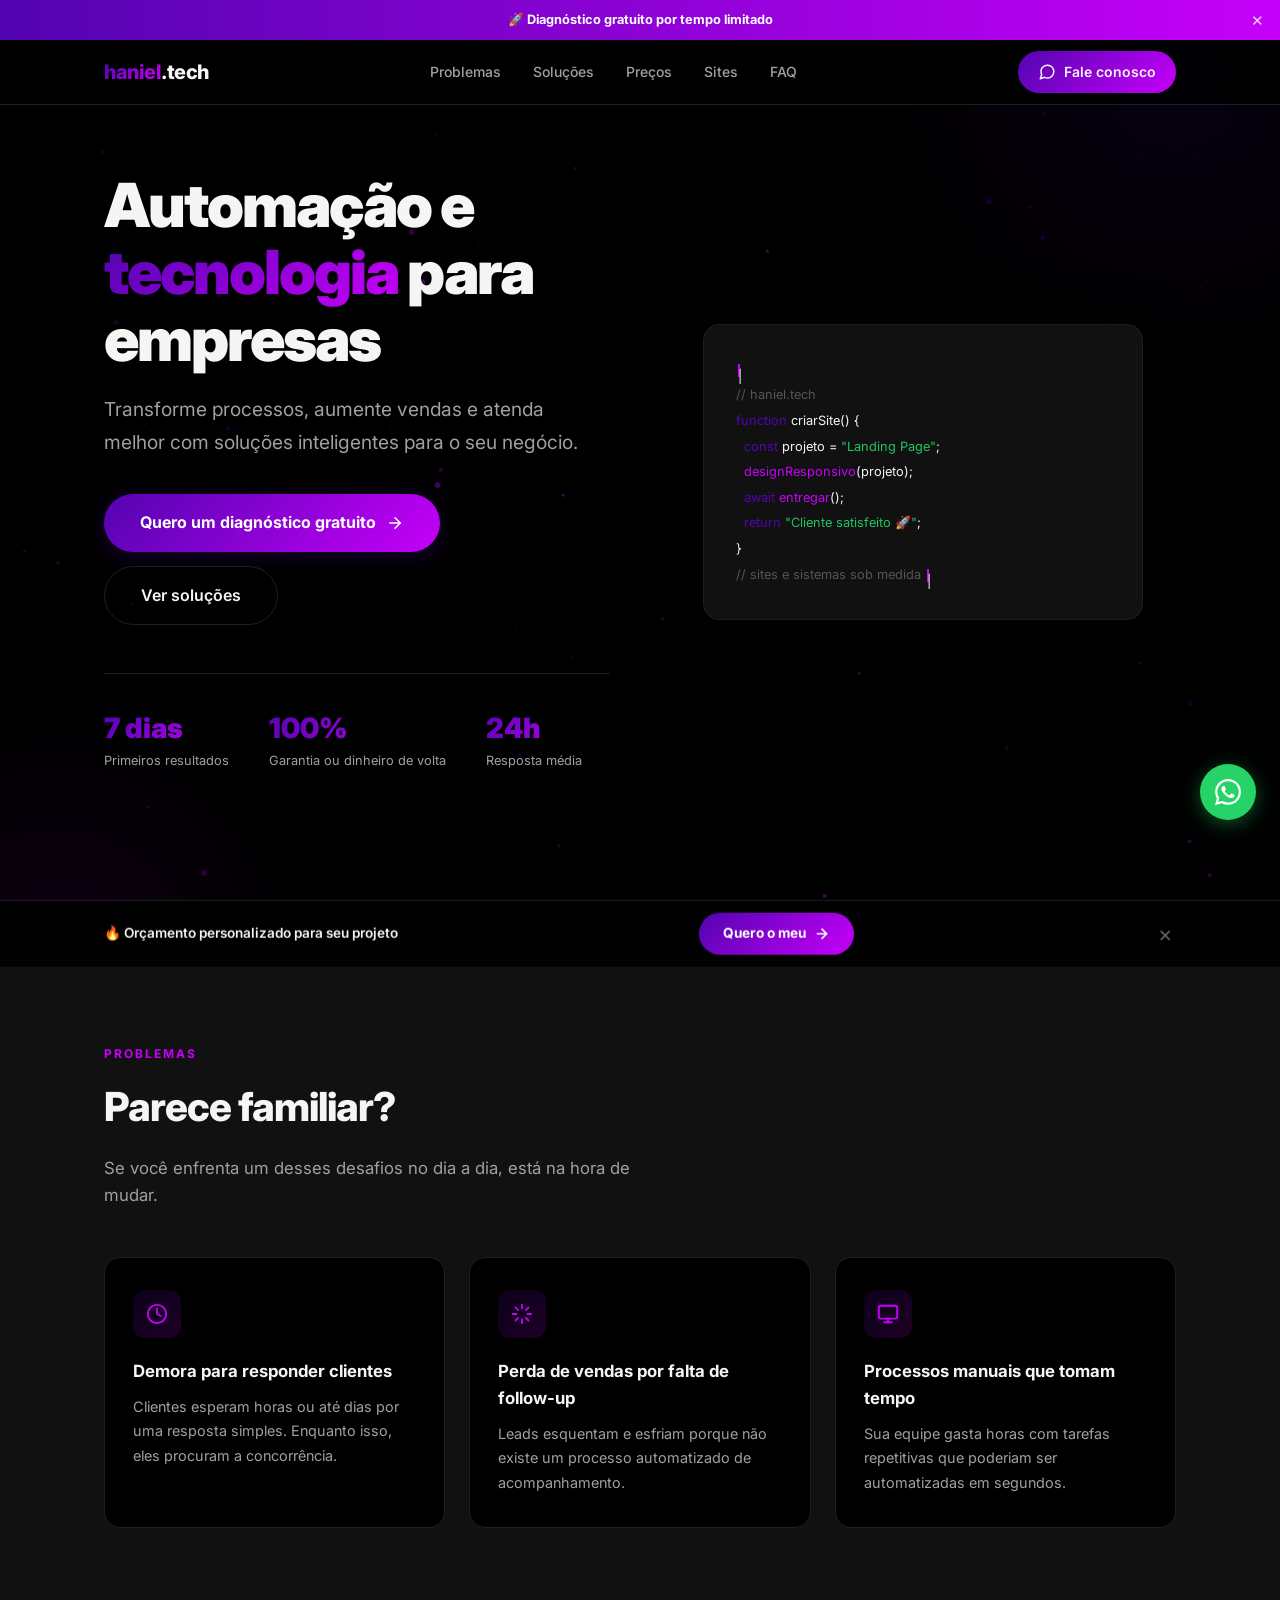
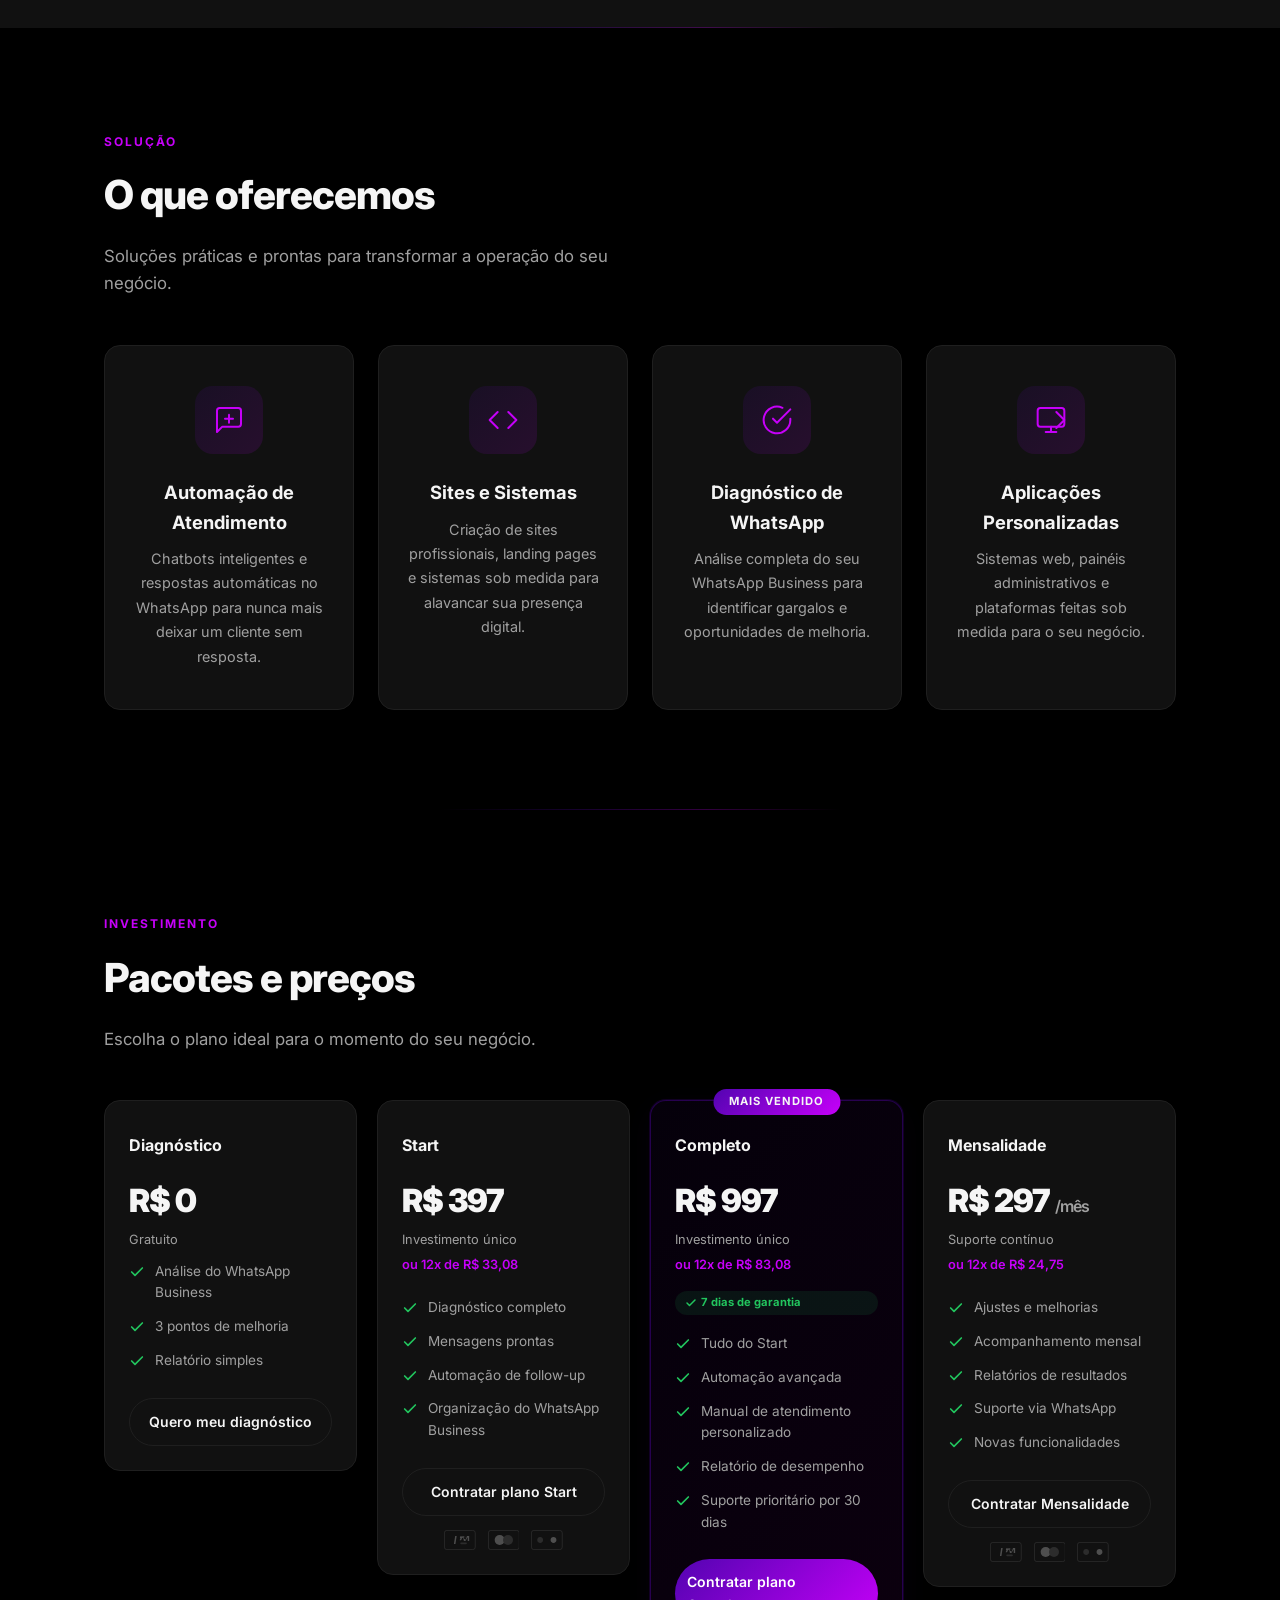
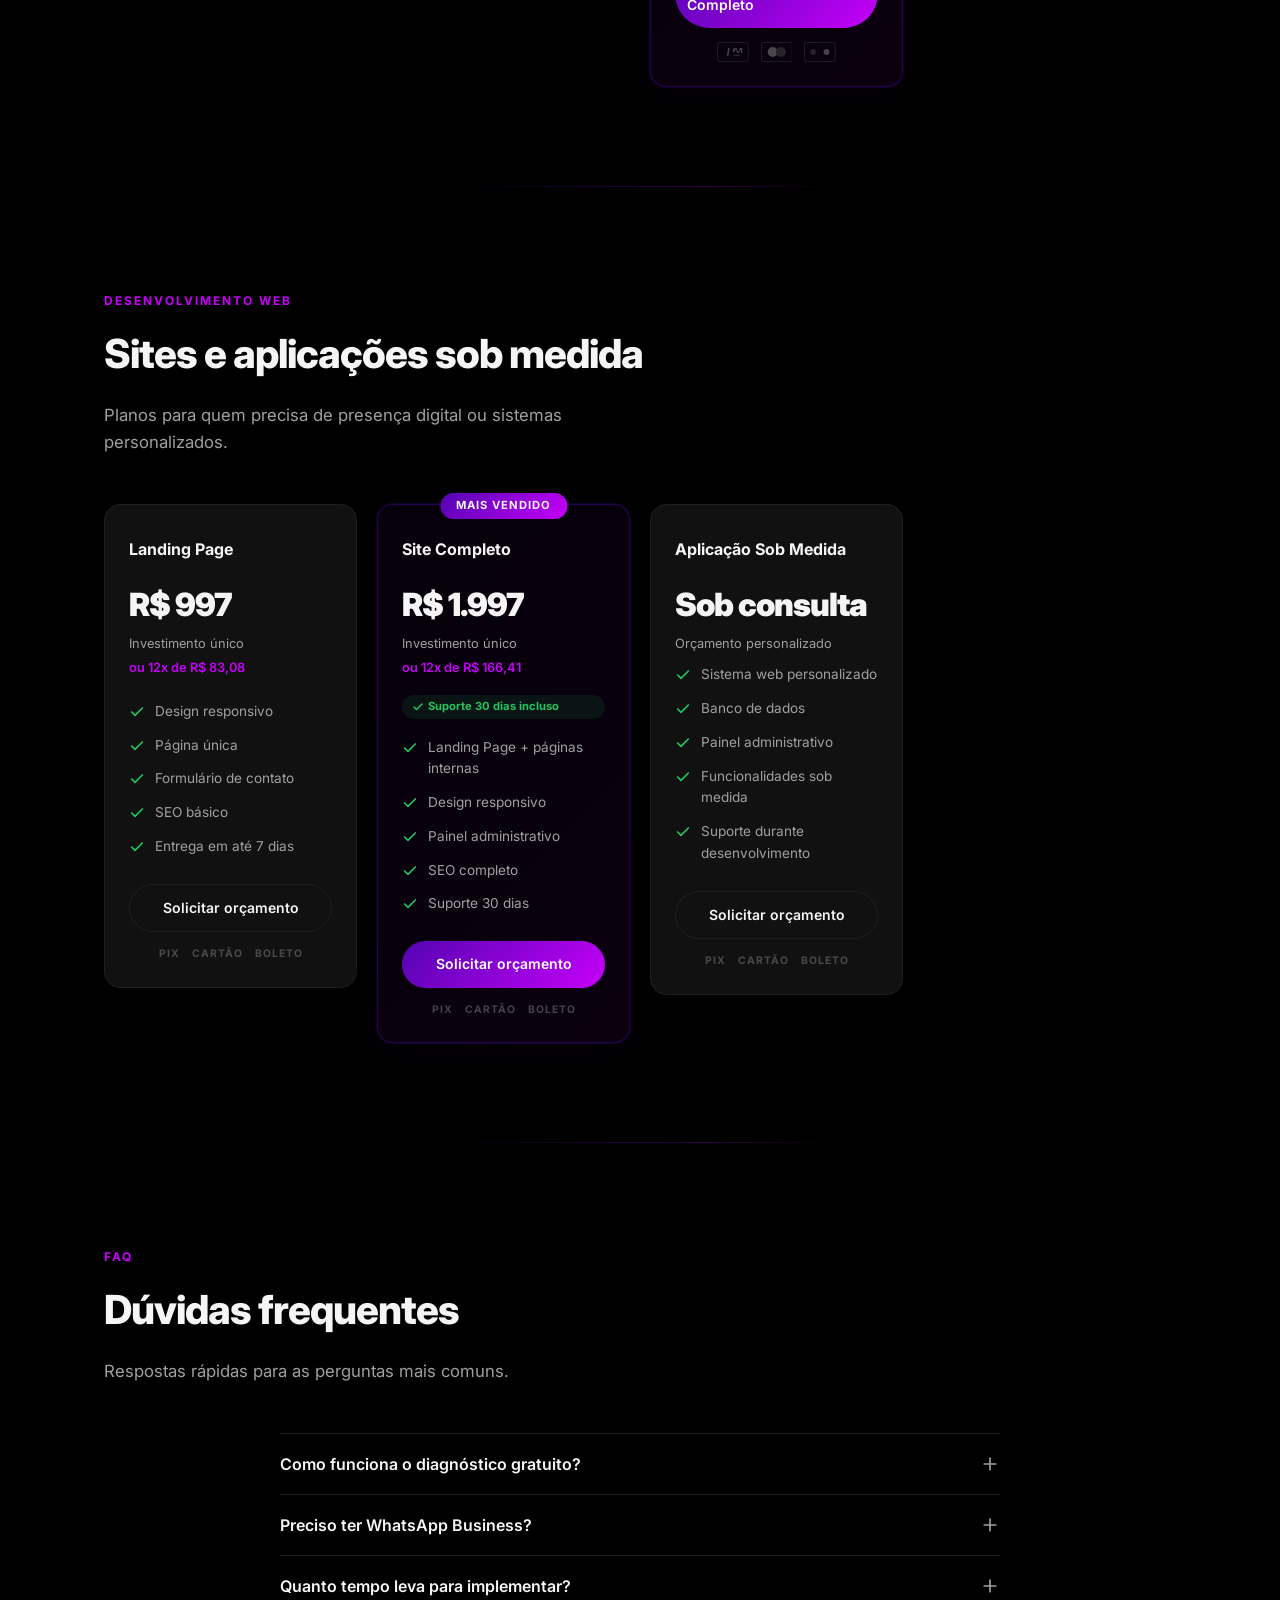
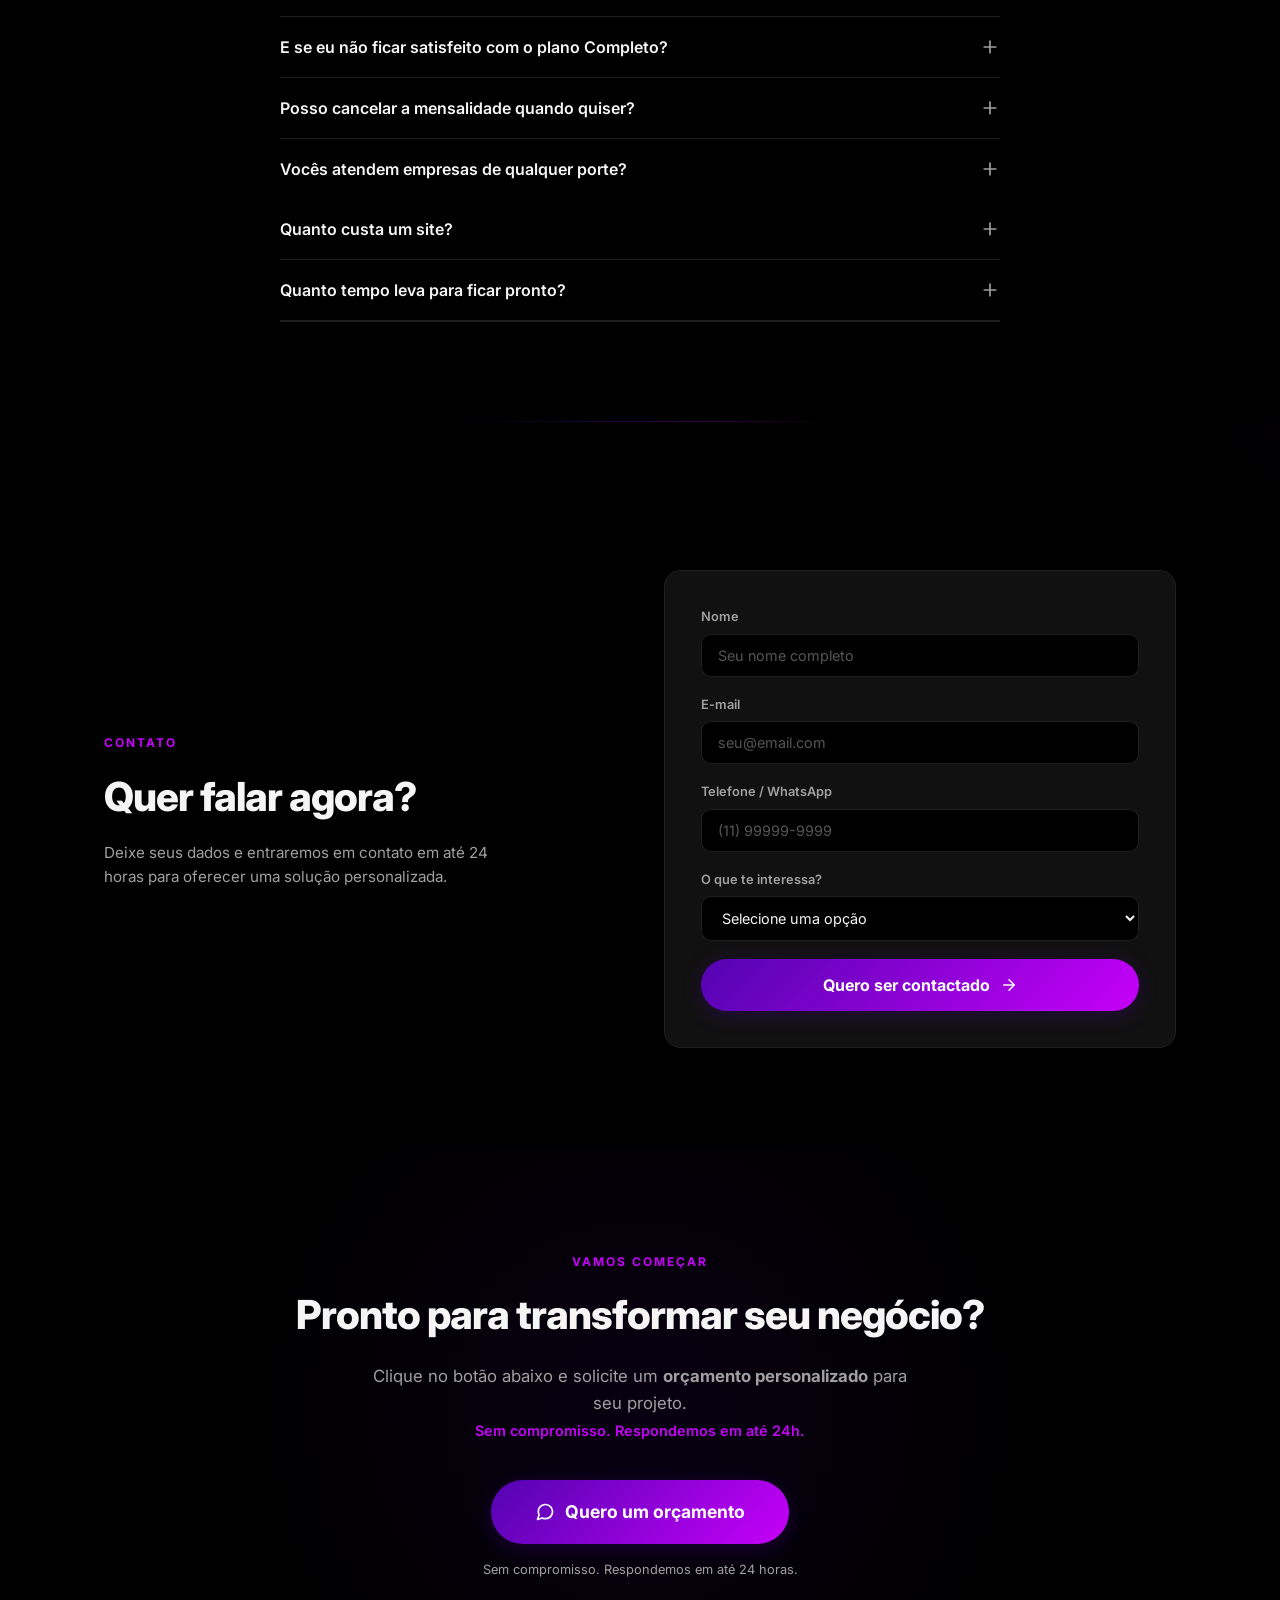
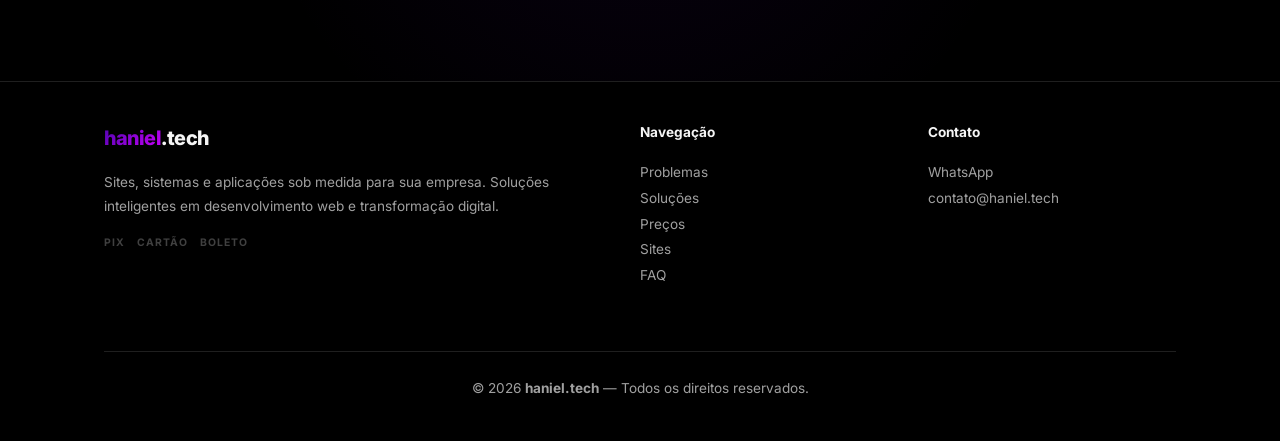
==== commit 7f923ce1: "adiciona seção de desenvolvimento web (landing page, site completo, aplicação sob medida)" ====
--- a/index.html
+++ b/index.html
@@ -4,9 +4,9 @@
   <meta charset="UTF-8">
   <meta name="viewport" content="width=device-width, initial-scale=1.0">
   <title>haniel.tech — Automação e tecnologia para empresas</title>
-  <meta name="description" content="Automação de processos, atendimento inteligente via WhatsApp e criação de sites e sistemas para sua empresa. Diagnóstico gratuito.">
-  <meta property="og:title" content="haniel.tech — Automação e tecnologia para empresas">
-  <meta property="og:description" content="Transforme processos, aumente vendas e atenda melhor com soluções inteligentes para o seu negócio.">
+  <meta name="description" content="Criação de sites, landing pages, sistemas personalizados e automação de WhatsApp para sua empresa. Orçamento gratuito.">
+  <meta property="og:title" content="haniel.tech — Sites, sistemas e tecnologia para empresas">
+  <meta property="og:description" content="Sites profissionais, aplicações web sob medida e automação de WhatsApp para transformar seu negócio.">
   <meta property="og:type" content="website">
   <meta property="og:url" content="https://haniel-tech.vercel.app">
   <meta name="twitter:card" content="summary_large_image">
@@ -40,6 +40,7 @@
           <li><a href="#solucao">Soluções</a></li>
 
           <li><a href="#precos">Preços</a></li>
+          <li><a href="#precos-dev">Sites</a></li>
           <li><a href="#faq">FAQ</a></li>
         </ul>
       </nav>
@@ -152,6 +153,13 @@
           </div>
           <h3>Diagnóstico de WhatsApp</h3>
           <p>Análise completa do seu WhatsApp Business para identificar gargalos e oportunidades de melhoria.</p>
+        </div>
+        <div class="solution-card reveal">
+          <div class="solution-icon">
+            <svg viewBox="0 0 24 24" aria-hidden="true"><rect x="2" y="3" width="20" height="14" rx="2" ry="2"/><line x1="8" y1="21" x2="16" y2="21"/><line x1="12" y1="17" x2="12" y2="21"/><polyline points="16 18 22 12 16 6"/></svg>
+          </div>
+          <h3>Aplicações Personalizadas</h3>
+          <p>Sistemas web, painéis administrativos e plataformas feitas sob medida para o seu negócio.</p>
         </div>
       </div>
     </div>
@@ -244,6 +252,79 @@
     </div>
   </section>
 
+  <section id="precos-dev" aria-labelledby="precos-dev-title">
+    <div class="container">
+      <span class="section-tag">Desenvolvimento Web</span>
+      <h2 id="precos-dev-title" class="section-title">Sites e aplicações sob medida</h2>
+      <p class="section-desc">Planos para quem precisa de presença digital ou sistemas personalizados.</p>
+      <div class="pricing-grid">
+        <div class="pricing-card reveal">
+          <h3>Landing Page</h3>
+          <div class="price">R$ 997</div>
+          <div class="price-sub">Investimento único</div>
+          <div class="pricing-installments">ou 12x de R$ 83,08</div>
+          <ul>
+            <li><svg viewBox="0 0 24 24" aria-hidden="true"><polyline points="20 6 9 17 4 12"/></svg>Design responsivo</li>
+            <li><svg viewBox="0 0 24 24" aria-hidden="true"><polyline points="20 6 9 17 4 12"/></svg>Página única</li>
+            <li><svg viewBox="0 0 24 24" aria-hidden="true"><polyline points="20 6 9 17 4 12"/></svg>Formulário de contato</li>
+            <li><svg viewBox="0 0 24 24" aria-hidden="true"><polyline points="20 6 9 17 4 12"/></svg>SEO básico</li>
+            <li><svg viewBox="0 0 24 24" aria-hidden="true"><polyline points="20 6 9 17 4 12"/></svg>Entrega em até 7 dias</li>
+          </ul>
+          <a href="https://wa.me/5511999999999?text=Ol%C3%A1%2C%20quero%20uma%20Landing%20Page" target="_blank" rel="noopener" class="btn-pricing">Solicitar orçamento</a>
+          <div class="payment-methods" aria-hidden="true">
+            <span class="pm-label">PIX</span>
+            <span class="pm-label">Cartão</span>
+            <span class="pm-label">Boleto</span>
+          </div>
+        </div>
+
+        <div class="pricing-card featured reveal">
+          <span class="pricing-badge">Mais vendido</span>
+          <h3>Site Completo</h3>
+          <div class="price">R$ 1.997</div>
+          <div class="price-sub">Investimento único</div>
+          <div class="pricing-installments">ou 12x de R$ 166,41</div>
+          <span class="pricing-guarantee">
+            <svg viewBox="0 0 24 24"><polyline points="20 6 9 17 4 12"/></svg>
+            Suporte 30 dias incluso
+          </span>
+          <ul>
+            <li><svg viewBox="0 0 24 24" aria-hidden="true"><polyline points="20 6 9 17 4 12"/></svg>Landing Page + páginas internas</li>
+            <li><svg viewBox="0 0 24 24" aria-hidden="true"><polyline points="20 6 9 17 4 12"/></svg>Design responsivo</li>
+            <li><svg viewBox="0 0 24 24" aria-hidden="true"><polyline points="20 6 9 17 4 12"/></svg>Painel administrativo</li>
+            <li><svg viewBox="0 0 24 24" aria-hidden="true"><polyline points="20 6 9 17 4 12"/></svg>SEO completo</li>
+            <li><svg viewBox="0 0 24 24" aria-hidden="true"><polyline points="20 6 9 17 4 12"/></svg>Suporte 30 dias</li>
+          </ul>
+          <a href="https://wa.me/5511999999999?text=Ol%C3%A1%2C%20quero%20um%20Site%20Completo" target="_blank" rel="noopener" class="btn-pricing">Solicitar orçamento</a>
+          <div class="payment-methods" aria-hidden="true">
+            <span class="pm-label">PIX</span>
+            <span class="pm-label">Cartão</span>
+            <span class="pm-label">Boleto</span>
+          </div>
+        </div>
+
+        <div class="pricing-card reveal">
+          <h3>Aplicação Sob Medida</h3>
+          <div class="price">Sob consulta</div>
+          <div class="price-sub">Orçamento personalizado</div>
+          <ul>
+            <li><svg viewBox="0 0 24 24" aria-hidden="true"><polyline points="20 6 9 17 4 12"/></svg>Sistema web personalizado</li>
+            <li><svg viewBox="0 0 24 24" aria-hidden="true"><polyline points="20 6 9 17 4 12"/></svg>Banco de dados</li>
+            <li><svg viewBox="0 0 24 24" aria-hidden="true"><polyline points="20 6 9 17 4 12"/></svg>Painel administrativo</li>
+            <li><svg viewBox="0 0 24 24" aria-hidden="true"><polyline points="20 6 9 17 4 12"/></svg>Funcionalidades sob medida</li>
+            <li><svg viewBox="0 0 24 24" aria-hidden="true"><polyline points="20 6 9 17 4 12"/></svg>Suporte durante desenvolvimento</li>
+          </ul>
+          <a href="https://wa.me/5511999999999?text=Ol%C3%A1%2C%20quero%20um%20or%C3%A7amento%20para%20um%20sistema%20personalizado" target="_blank" rel="noopener" class="btn-pricing">Solicitar orçamento</a>
+          <div class="payment-methods" aria-hidden="true">
+            <span class="pm-label">PIX</span>
+            <span class="pm-label">Cartão</span>
+            <span class="pm-label">Boleto</span>
+          </div>
+        </div>
+      </div>
+    </div>
+  </section>
+
   <section id="faq" aria-labelledby="faq-title">
     <div class="container">
       <span class="section-tag">FAQ</span>
@@ -303,6 +384,23 @@
           <div class="faq-answer">
             <p>Atendemos desde MEIs até médias empresas. Cada solução é adaptada ao volume de atendimento e necessidades do seu negócio.</p>
           </div>
+        <div class="faq-item" role="listitem">
+          <button class="faq-question" aria-expanded="false">
+            Quanto custa um site?
+            <svg viewBox="0 0 24 24" aria-hidden="true"><line x1="12" y1="5" x2="12" y2="19"/><line x1="5" y1="12" x2="19" y2="12"/></svg>
+          </button>
+          <div class="faq-answer">
+            <p>Landing Pages a partir de R$ 997 e sites completos a partir de R$ 1.997. Aplicações personalizadas têm orçamento sob medida, de acordo com a complexidade.</p>
+          </div>
+        </div>
+        <div class="faq-item" role="listitem">
+          <button class="faq-question" aria-expanded="false">
+            Quanto tempo leva para ficar pronto?
+            <svg viewBox="0 0 24 24" aria-hidden="true"><line x1="12" y1="5" x2="12" y2="19"/><line x1="5" y1="12" x2="19" y2="12"/></svg>
+          </button>
+          <div class="faq-answer">
+            <p>Landing Pages em até 7 dias úteis. Sites completos em 15 a 30 dias. Aplicações personalizadas dependem do escopo — definimos o prazo juntos no orçamento.</p>
+          </div>
         </div>
       </div>
     </div>
@@ -314,7 +412,7 @@
         <div class="form-text">
           <span class="section-tag">Contato</span>
           <h2 id="contato-title" class="section-title">Quer falar agora?</h2>
-          <p>Deixe seus dados e entraremos em contato em até 24 horas para oferecer um diagnóstico personalizado.</p>
+          <p>Deixe seus dados e entraremos em contato em até 24 horas para oferecer uma solução personalizada.</p>
         </div>
         <div class="form-card" id="form-card">
           <form id="leadForm" novalidate data-endpoint="https://api.web3forms.com/submit">
@@ -336,10 +434,13 @@
               <label for="formInteresse">O que te interessa?</label>
               <select id="formInteresse" name="interesse">
                 <option value="">Selecione uma opção</option>
-                <option value="diagnostico">Diagnóstico gratuito</option>
+                <option value="diagnostico">Diagnóstico gratuito (WhatsApp)</option>
                 <option value="start">Plano Start (R$ 397)</option>
                 <option value="completo">Plano Completo (R$ 997)</option>
                 <option value="mensalidade">Mensalidade (R$ 297/mês)</option>
+                <option value="landing">Landing Page (R$ 997)</option>
+                <option value="site-completo">Site Completo (R$ 1.997)</option>
+                <option value="aplicacao">Aplicação Personalizada</option>
                 <option value="outro">Outro</option>
               </select>
             </div>
@@ -366,12 +467,12 @@
       <span class="section-tag">Vamos começar</span>
       <h2 class="section-title">Pronto para transformar seu negócio?</h2>
       <p class="section-desc">
-        Clique no botão abaixo e receba um <strong>diagnóstico gratuito</strong> do seu WhatsApp Business.<br>
-        <span class="cta-guarantee">Resultado ou seu dinheiro de volta.</span>
+        Clique no botão abaixo e solicite um <strong>orçamento personalizado</strong> para seu projeto.<br>
+        <span class="cta-guarantee">Sem compromisso. Respondemos em até 24h.</span>
       </p>
-      <a href="https://wa.me/5511999999999?text=Ol%C3%A1%2C%20quero%20um%20diagn%C3%B3stico%20gratuito" target="_blank" rel="noopener" class="btn-primary" aria-label="Solicitar diagnóstico gratuito pelo WhatsApp">
+      <a href="https://wa.me/5511999999999?text=Ol%C3%A1%2C%20quero%20fazer%20um%20or%C3%A7amento" target="_blank" rel="noopener" class="btn-primary" aria-label="Solicitar orçamento pelo WhatsApp">
         <svg width="20" height="20" viewBox="0 0 24 24" fill="none" stroke="currentColor" stroke-width="2" stroke-linecap="round" stroke-linejoin="round" aria-hidden="true"><path d="M21 11.5a8.38 8.38 0 0 1-.9 3.8 8.5 8.5 0 0 1-7.6 4.7 8.38 8.38 0 0 1-3.8-.9L3 21l1.9-5.7a8.38 8.38 0 0 1-.9-3.8 8.5 8.5 0 0 1 4.7-7.6 8.38 8.38 0 0 1 3.8-.9h.5a8.48 8.48 0 0 1 8 8v.5z"/></svg>
-        Quero um diagnóstico gratuito
+        Quero um orçamento
       </a>
       <p class="small-note">Sem compromisso. Respondemos em até 24 horas.</p>
     </div>
@@ -379,8 +480,8 @@
 
   <div class="sticky-cta" id="stickyCta">
     <div class="container">
-      <span class="sticky-cta-text">🔥 Diagnóstico gratuito para seu WhatsApp</span>
-      <a href="https://wa.me/5511999999999?text=Ol%C3%A1%2C%20quero%20um%20diagn%C3%B3stico%20gratuito" target="_blank" rel="noopener" class="sticky-cta-btn">
+      <span class="sticky-cta-text">🔥 Orçamento personalizado para seu projeto</span>
+      <a href="https://wa.me/5511999999999?text=Ol%C3%A1%2C%20quero%20fazer%20um%20or%C3%A7amento" target="_blank" rel="noopener" class="sticky-cta-btn">
         Quero o meu
         <svg width="16" height="16" viewBox="0 0 24 24" fill="none" stroke="currentColor" stroke-width="2.5" stroke-linecap="round" stroke-linejoin="round"><line x1="5" y1="12" x2="19" y2="12"/><polyline points="12 5 19 12 12 19"/></svg>
       </a>
@@ -388,7 +489,7 @@
     </div>
   </div>
 
-  <a href="https://wa.me/5511999999999?text=Ol%C3%A1%2C%20quero%20um%20diagn%C3%B3stico%20gratuito" target="_blank" rel="noopener" class="whatsapp-float" aria-label="Fale conosco pelo WhatsApp">
+  <a href="https://wa.me/5511999999999?text=Ol%C3%A1%2C%20quero%20saber%20mais%20sobre%20a%20haniel.tech" target="_blank" rel="noopener" class="whatsapp-float" aria-label="Fale conosco pelo WhatsApp">
     <svg viewBox="0 0 24 24" xmlns="http://www.w3.org/2000/svg"><path d="M17.472 14.382c-.297-.149-1.758-.867-2.03-.967-.273-.099-.471-.148-.67.15-.197.297-.767.966-.94 1.164-.173.199-.347.223-.644.075-.297-.15-1.255-.463-2.39-1.475-.883-.788-1.48-1.761-1.653-2.059-.173-.297-.018-.458.13-.606.134-.133.298-.347.446-.52.149-.174.198-.298.298-.497.099-.198.05-.371-.025-.52-.075-.149-.669-1.612-.916-2.207-.242-.579-.487-.5-.669-.51-.173-.008-.371-.01-.57-.01-.198 0-.52.074-.792.372-.272.297-1.04 1.016-1.04 2.479 0 1.462 1.065 2.875 1.213 3.074.149.198 2.096 3.2 5.077 4.487.709.306 1.262.489 1.694.625.712.227 1.36.195 1.871.118.571-.085 1.758-.719 2.006-1.413.248-.694.248-1.289.173-1.413-.074-.124-.272-.198-.57-.347m-5.421 7.403h-.004a9.87 9.87 0 01-5.031-1.378l-.361-.214-3.741.982.998-3.648-.235-.374a9.86 9.86 0 01-1.51-5.26c.001-5.45 4.436-9.884 9.888-9.884 2.64 0 5.122 1.03 6.988 2.898a9.825 9.825 0 012.893 6.994c-.003 5.45-4.437 9.884-9.885 9.884m8.413-18.297A11.815 11.815 0 0012.05 0C5.495 0 .16 5.335.157 11.892c0 2.096.547 4.142 1.588 5.945L.057 24l6.305-1.654a11.882 11.882 0 005.683 1.448h.005c6.554 0 11.89-5.335 11.893-11.893a11.821 11.821 0 00-3.48-8.413z"/></svg>
   </a>
 
@@ -396,7 +497,7 @@
     <div class="container">
       <div>
         <h4><span class="logo"><span>haniel</span>.tech</span></h4>
-        <p>Automação e tecnologia para empresas. Soluções inteligentes em atendimento, sistemas e transformação digital.</p>
+        <p>Sites, sistemas e aplicações sob medida para sua empresa. Soluções inteligentes em desenvolvimento web e transformação digital.</p>
         <div class="payment-methods footer-payment" aria-hidden="true">
           <span class="pm-label">PIX</span>
           <span class="pm-label">Cartão</span>
@@ -409,6 +510,7 @@
           <li><a href="#problema">Problemas</a></li>
           <li><a href="#solucao">Soluções</a></li>
           <li><a href="#precos">Preços</a></li>
+          <li><a href="#precos-dev">Sites</a></li>
           <li><a href="#faq">FAQ</a></li>
         </ul>
       </div>
@@ -430,11 +532,11 @@
     "@context": "https://schema.org",
     "@type": "LocalBusiness",
     "name": "haniel.tech",
-    "description": "Automação de processos, atendimento inteligente via WhatsApp e criação de sites e sistemas para empresas.",
+    "description": "Criação de sites, sistemas, aplicações personalizadas e automação de WhatsApp para empresas.",
     "url": "https://haniel-tech.vercel.app",
     "email": "oi@haniel.tech",
     "telephone": "+55-11-99999-9999",
-    "priceRange": "R$ 0 - R$ 997",
+    "priceRange": "R$ 0 - R$ 1.997",
     "address": {
       "@type": "PostalAddress",
       "addressLocality": "São Paulo",
@@ -453,7 +555,9 @@
         { "@type": "Offer", "name": "Diagnóstico", "price": "0", "priceCurrency": "BRL" },
         { "@type": "Offer", "name": "Plano Start", "price": "397", "priceCurrency": "BRL" },
         { "@type": "Offer", "name": "Plano Completo", "price": "997", "priceCurrency": "BRL" },
-        { "@type": "Offer", "name": "Mensalidade", "price": "297", "priceCurrency": "BRL" }
+        { "@type": "Offer", "name": "Mensalidade", "price": "297", "priceCurrency": "BRL" },
+        { "@type": "Offer", "name": "Landing Page", "price": "997", "priceCurrency": "BRL" },
+        { "@type": "Offer", "name": "Site Completo", "price": "1997", "priceCurrency": "BRL" }
       ]
     }
   }
@@ -486,6 +590,14 @@
       "@type": "Question",
       "name": "Vocês atendem empresas de qualquer porte?",
       "acceptedAnswer": { "@type": "Answer", "text": "Atendemos desde MEIs até médias empresas. Cada solução é adaptada ao volume de atendimento e necessidades do seu negócio." }
+    },{
+      "@type": "Question",
+      "name": "Quanto custa um site?",
+      "acceptedAnswer": { "@type": "Answer", "text": "Landing Pages a partir de R$ 997 e sites completos a partir de R$ 1.997. Aplicações personalizadas têm orçamento sob medida." }
+    },{
+      "@type": "Question",
+      "name": "Quanto tempo leva para ficar pronto?",
+      "acceptedAnswer": { "@type": "Answer", "text": "Landing Pages em até 7 dias úteis. Sites completos em 15 a 30 dias. Aplicações personalizadas dependem do escopo." }
     }]
   }
   </script>
--- a/css/style.css
+++ b/css/style.css
@@ -533,7 +533,7 @@
 /* ===== SOLUTION ===== */
 .solution-grid {
   display: grid;
-  grid-template-columns: repeat(3, 1fr);
+  grid-template-columns: repeat(auto-fill, minmax(250px, 1fr));
   gap: 24px;
   margin-top: 48px;
 }
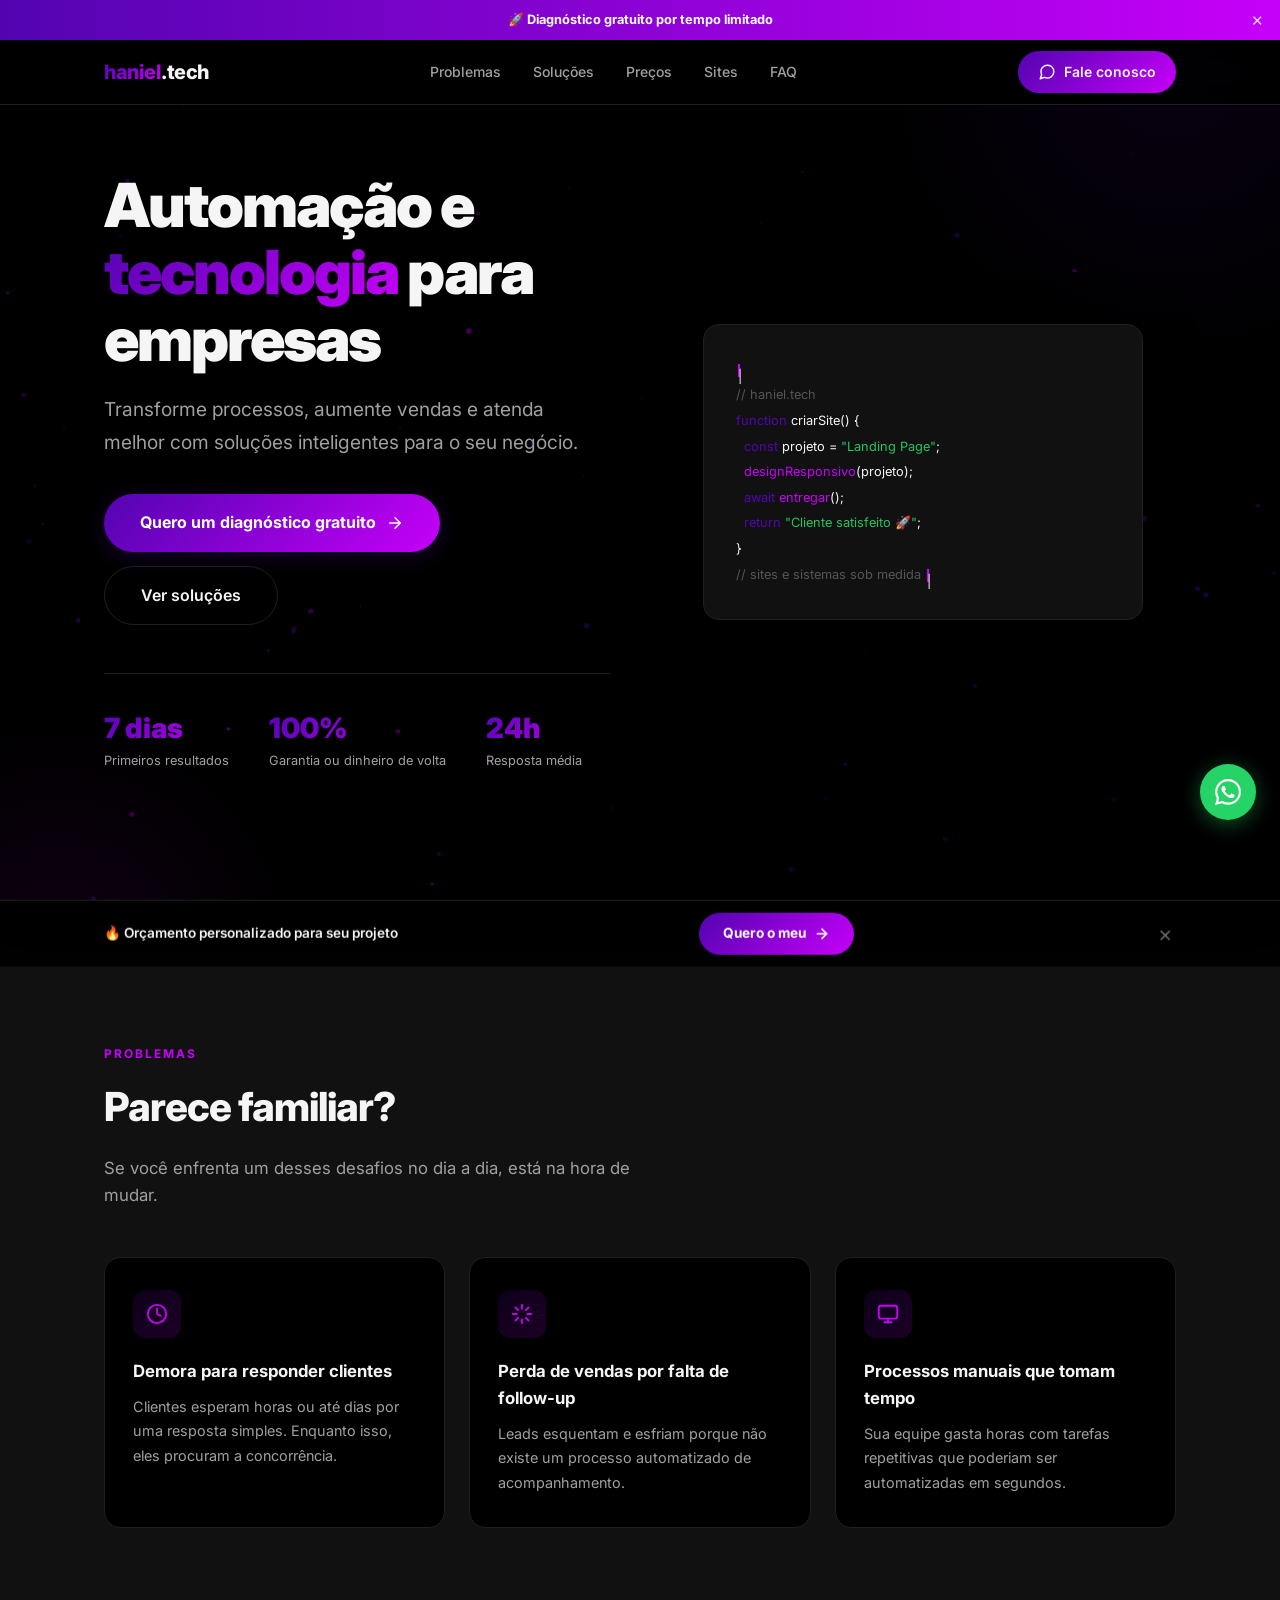
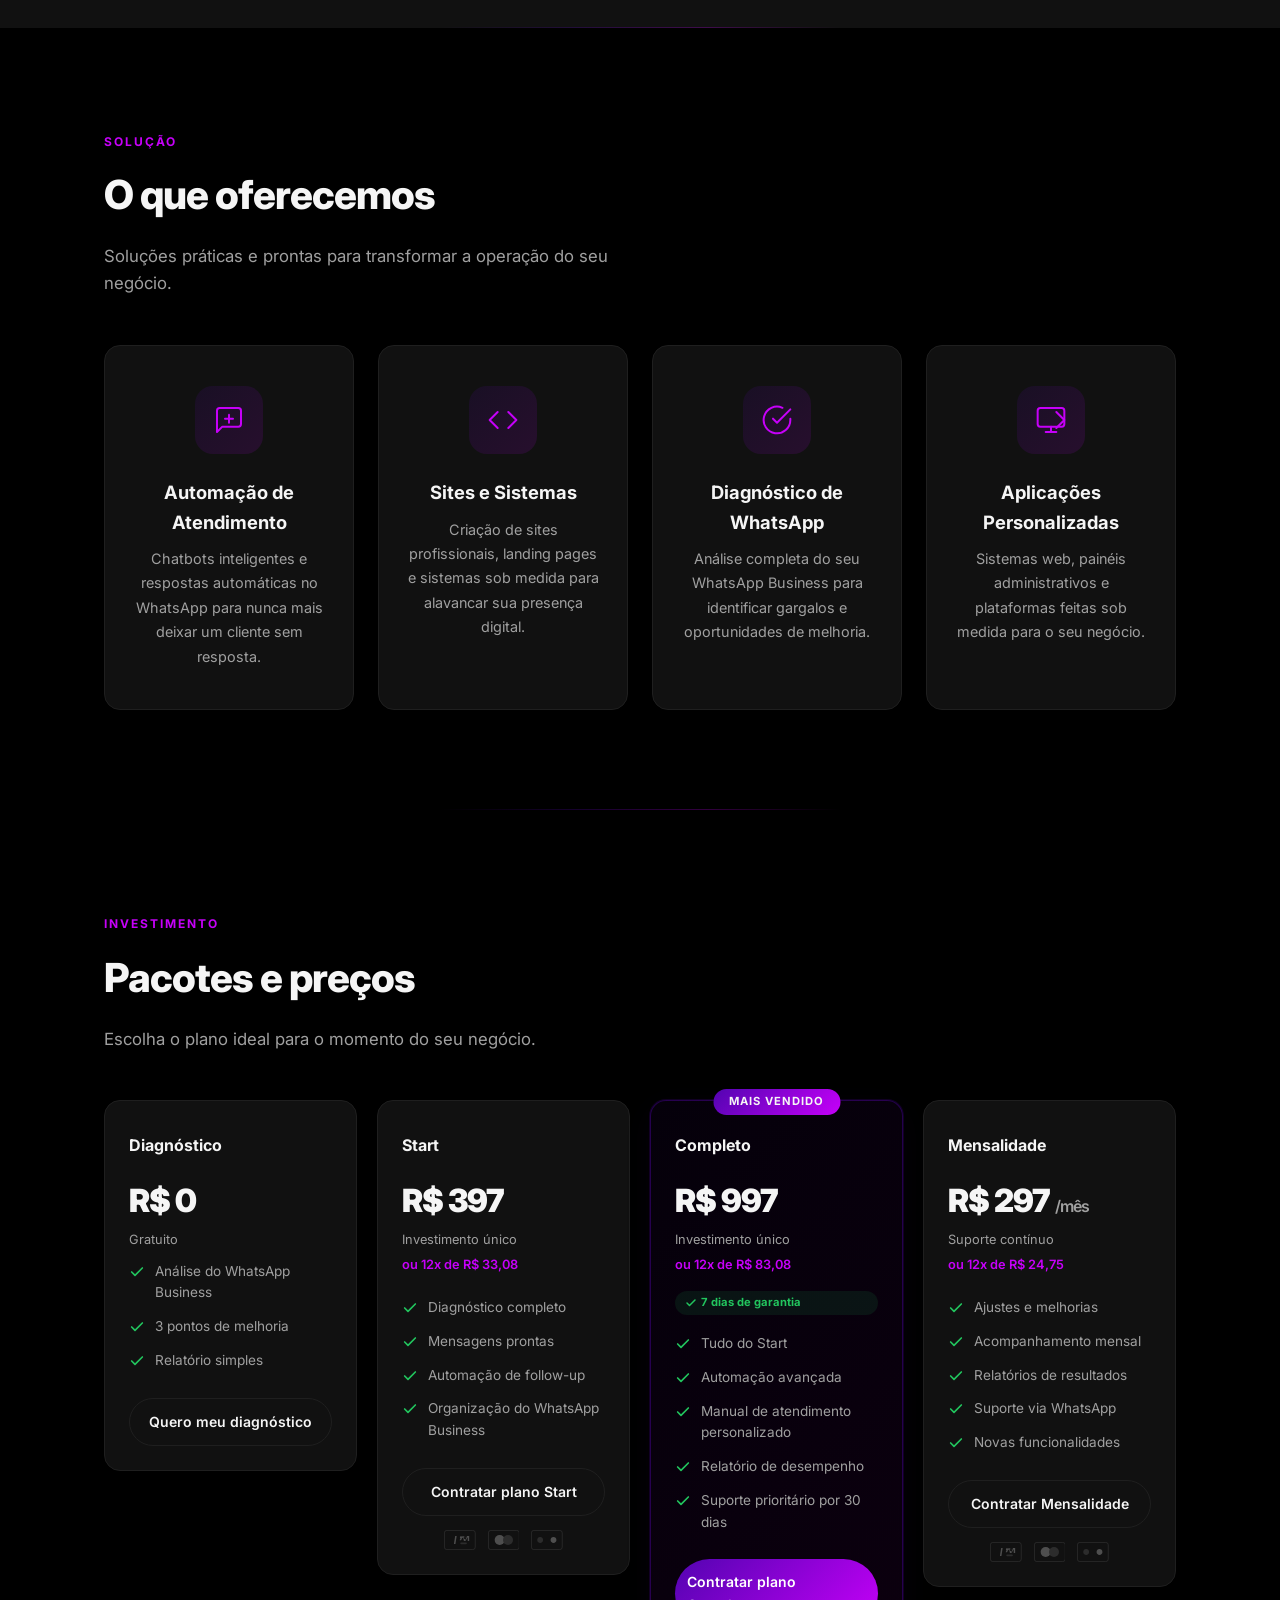
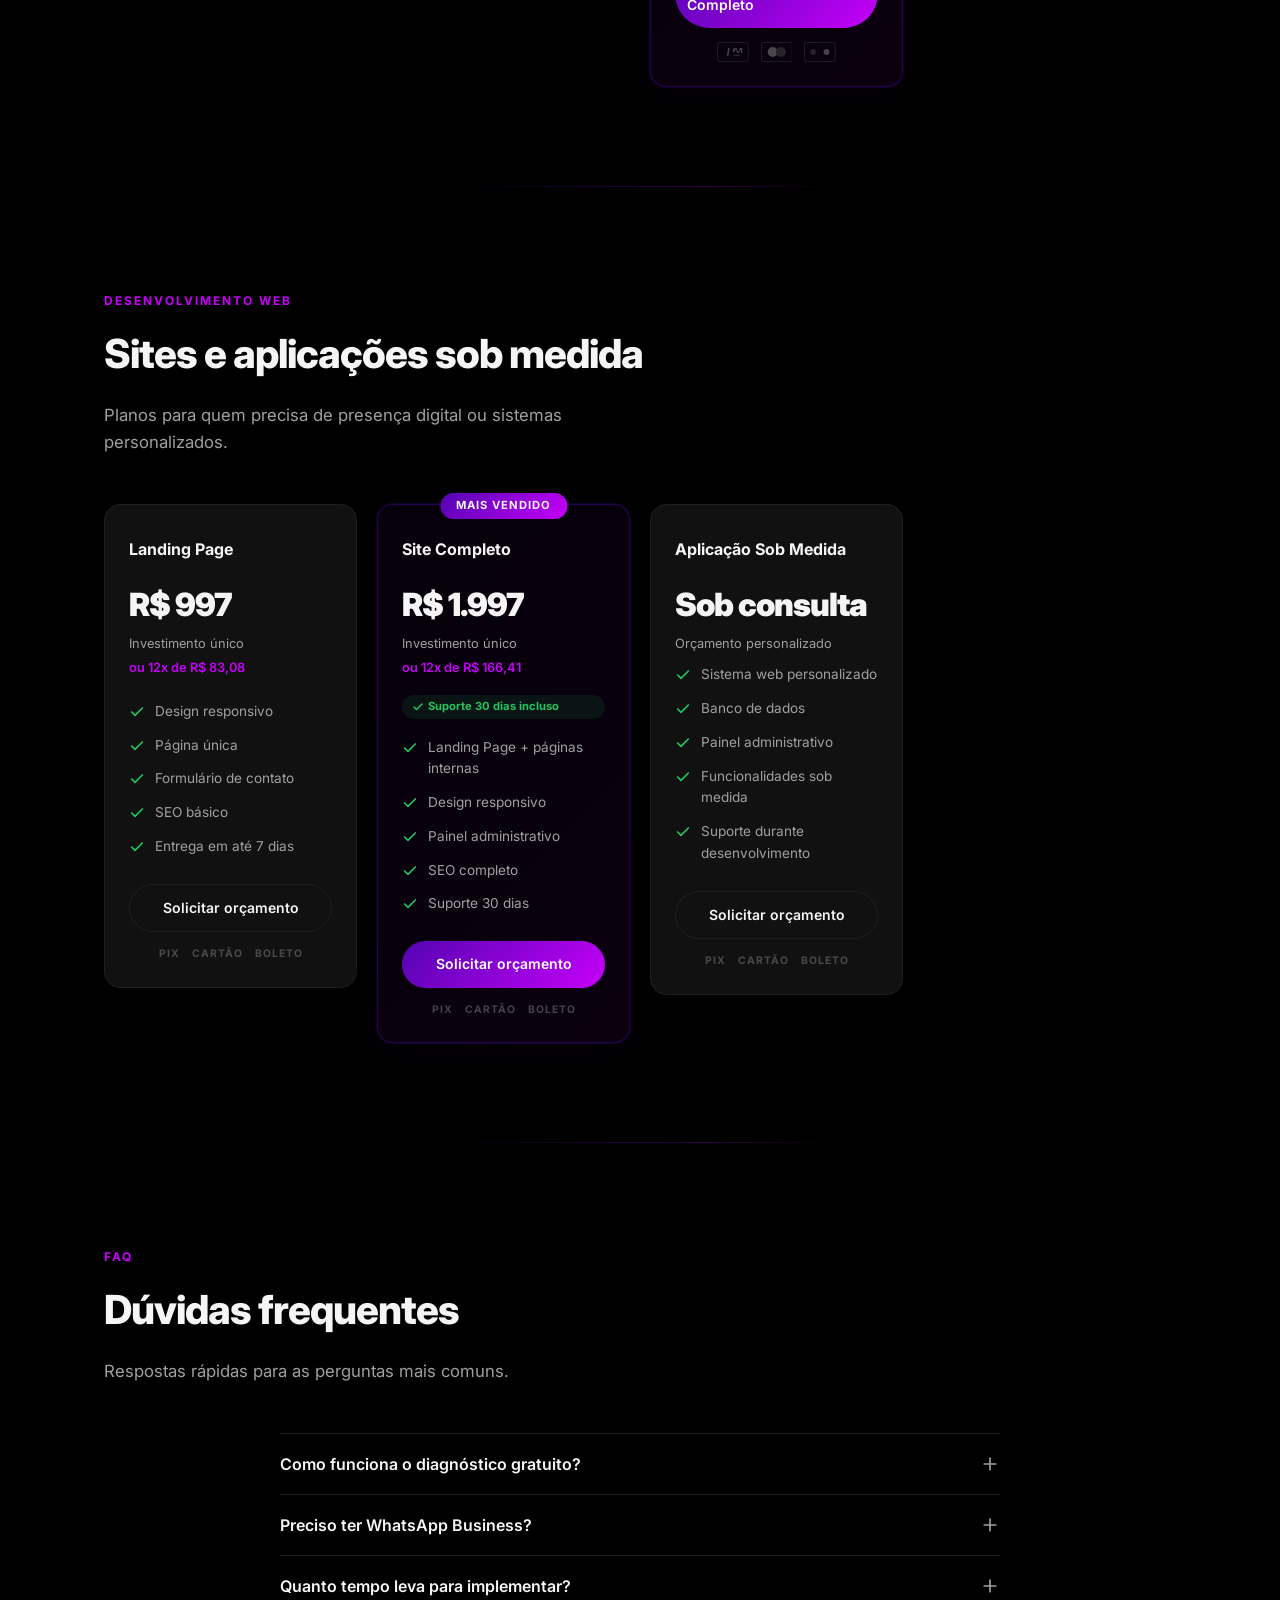
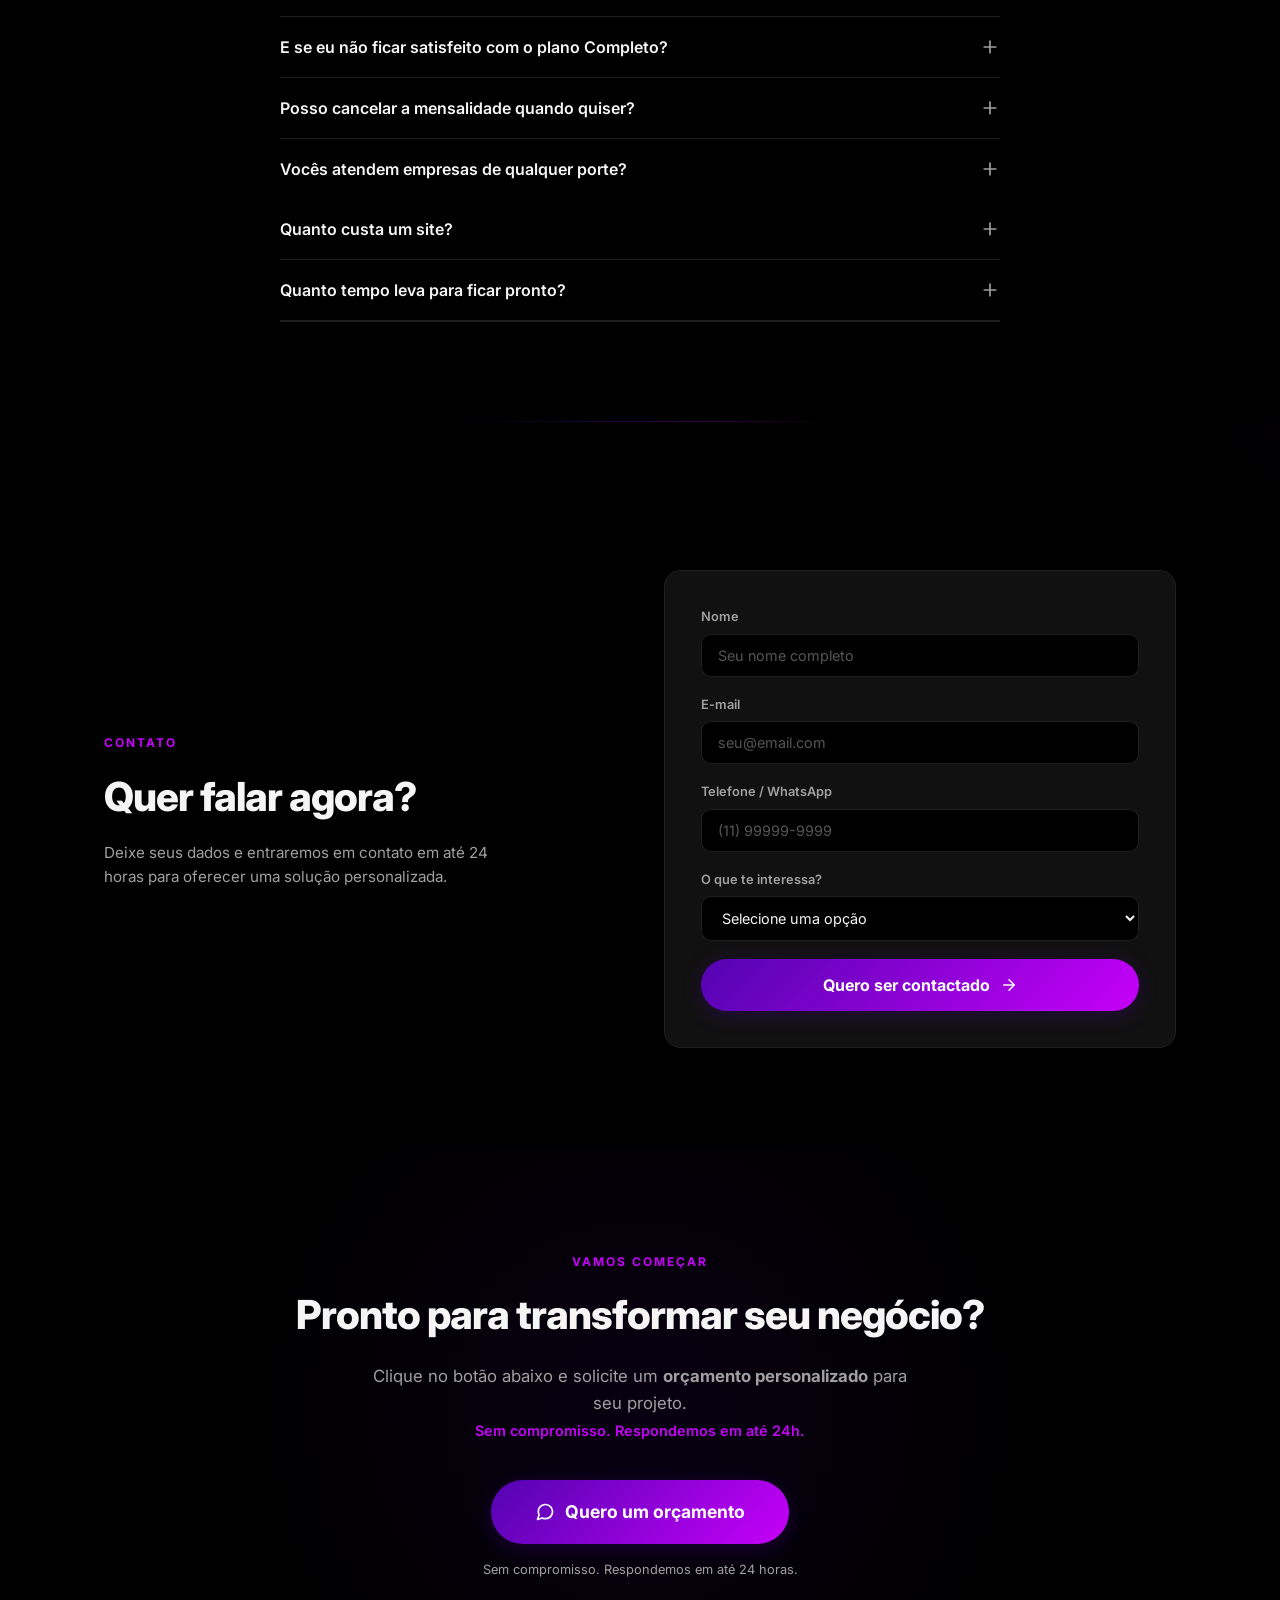
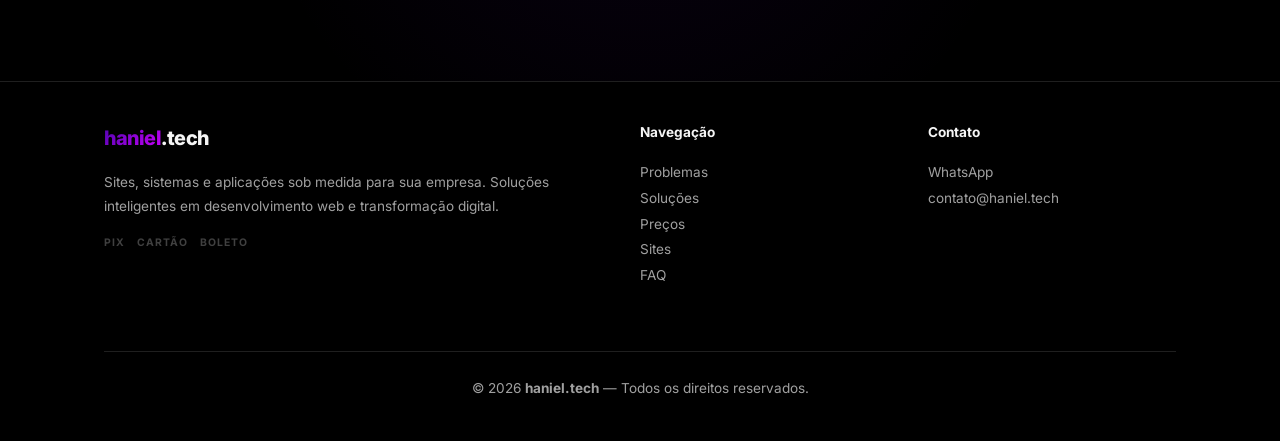
==== commit 3db73519: "ajeitando duvidas frequentes" ====
--- a/index.html
+++ b/index.html
@@ -399,7 +399,7 @@
             <svg viewBox="0 0 24 24" aria-hidden="true"><line x1="12" y1="5" x2="12" y2="19"/><line x1="5" y1="12" x2="19" y2="12"/></svg>
           </button>
           <div class="faq-answer">
-            <p>Landing Pages em até 7 dias úteis. Sites completos em 15 a 30 dias. Aplicações personalizadas dependem do escopo — definimos o prazo juntos no orçamento.</p>
+            <p>Landing Pages em até 7 dias úteis. Sites completos em 15 a 30 dias. Aplicações personalizadas dependem do escopo, definimos o prazo juntos no orçamento.</p>
           </div>
         </div>
       </div>
